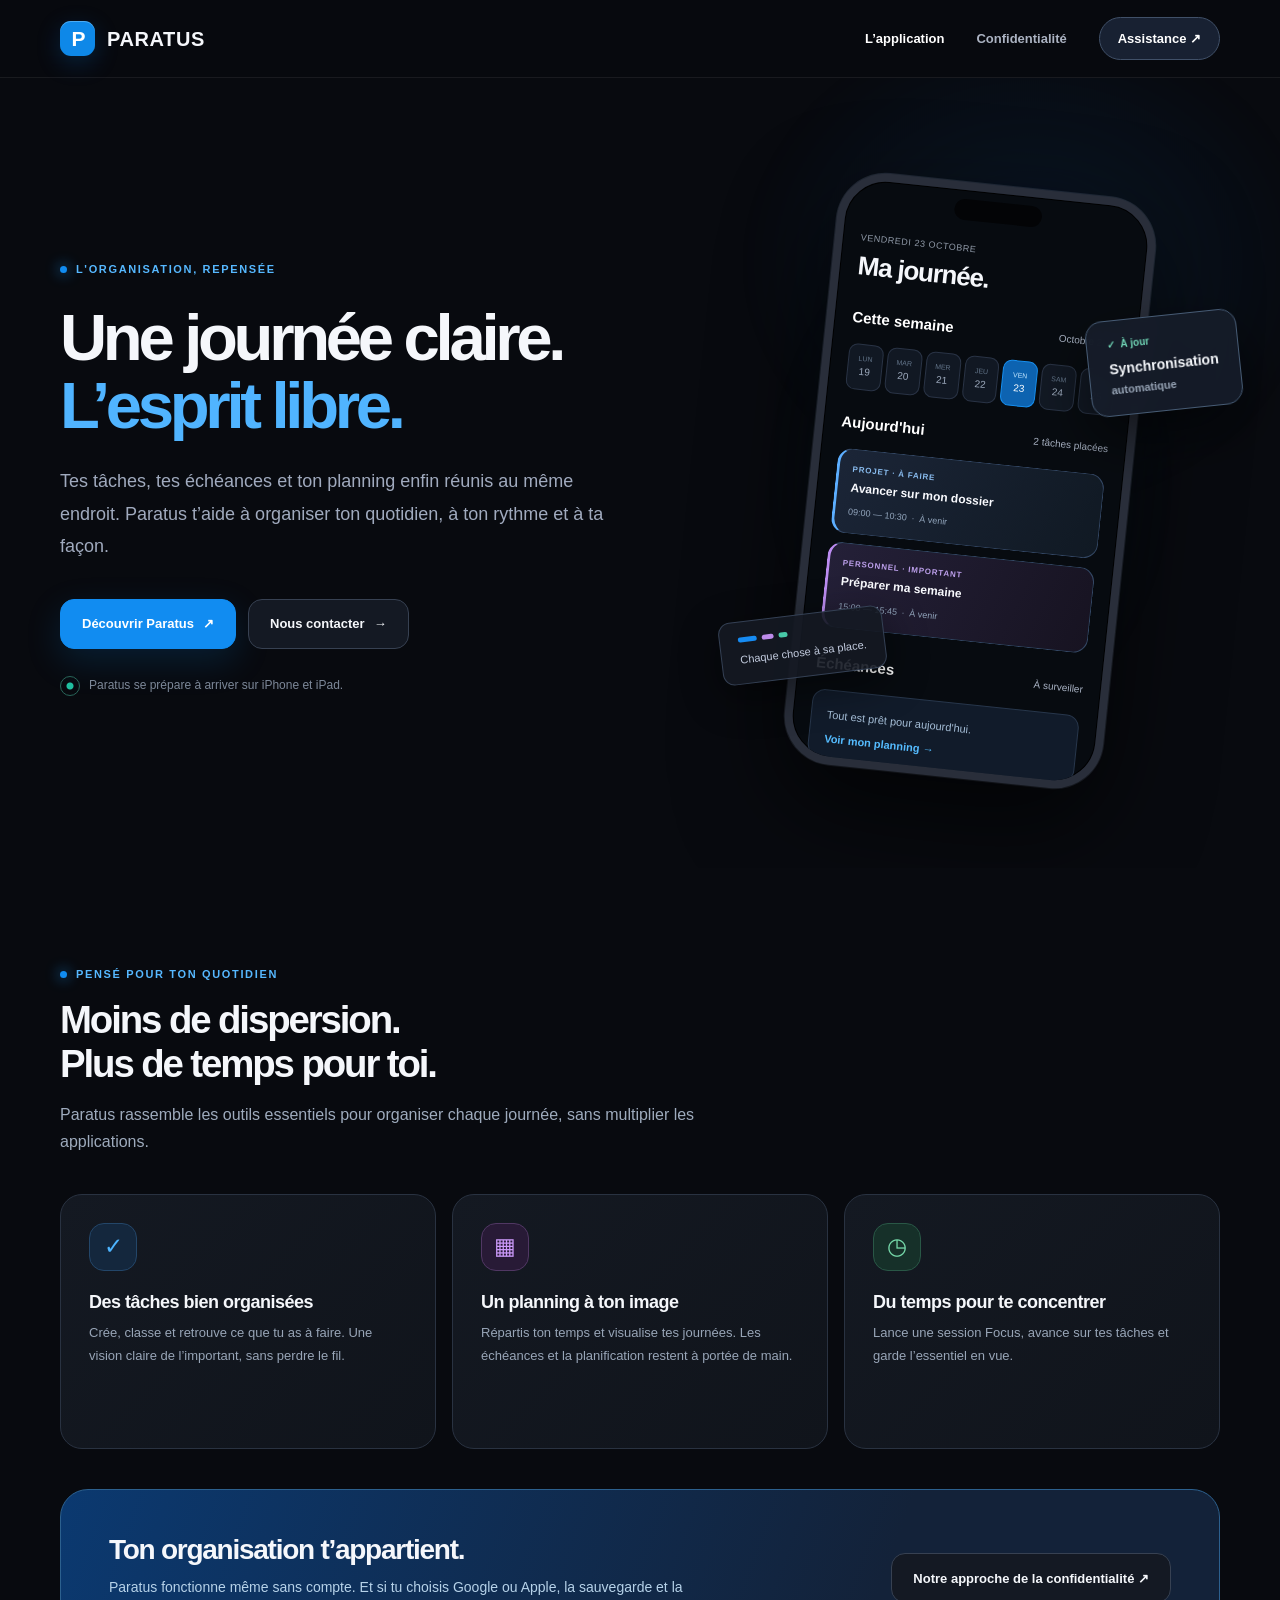
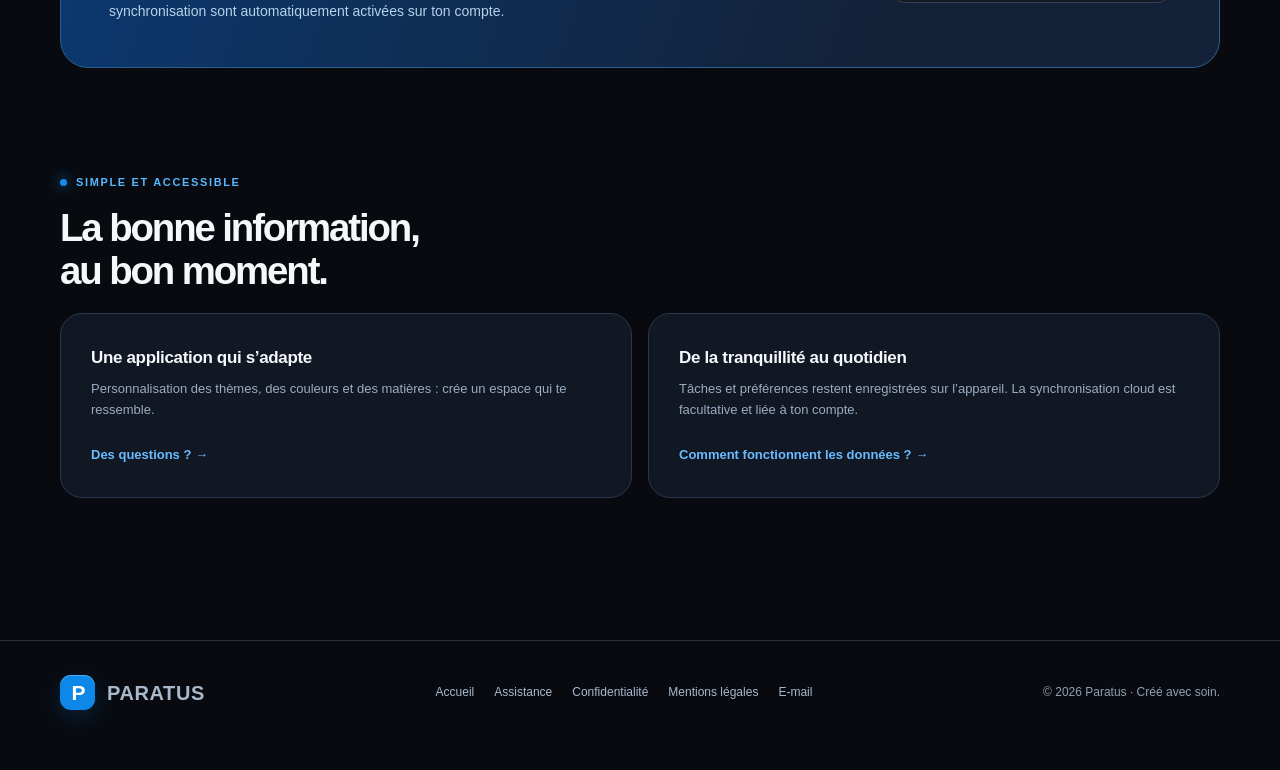
==== index.html @ 4e9876fb "Création du site officiel Paratus" ====
<!doctype html><html lang="fr"><head><title>Organise tes journées — Paratus</title><meta name="description" content="Paratus rassemble tâches, échéances, planification et Focus dans une application iPhone et iPad."><link rel="canonical" href="https://getparatus.fr/index.html"><meta charset="utf-8"><meta name="viewport" content="width=device-width,initial-scale=1"><meta name="theme-color" content="#080a0f"><link rel="icon" href="assets/mark.svg" type="image/svg+xml"><link rel="stylesheet" href="assets/styles.css"><meta name="author" content="Paratus"><meta name="robots" content="noindex,nofollow"></head><body><a class="skip" href="#contenu">Passer au contenu</a><header class="nav-shell"><nav class="nav container" aria-label="Navigation principale"><a class="wordmark" href="index.html" aria-label="Paratus, accueil"><span class="mark" aria-hidden="true">P</span> PARATUS</a><div class="links"><a href="index.html" data-nav="home" aria-current="page">L’application</a><a href="confidentialite.html" data-nav="privacy">Confidentialité</a><a href="assistance.html" class="nav-contact" data-nav="support">Assistance ↗</a></div></nav></header><main id="contenu"><section class="hero"><div class="container"><div><span class="eyebrow">L'organisation, repensée</span><h1>Une journée claire.<br><em>L’esprit libre.</em></h1><p class="lead">Tes tâches, tes échéances et ton planning enfin réunis au même endroit. Paratus t’aide à organiser ton quotidien, à ton rythme et à ta façon.</p><div class="cta-row"><a class="btn primary" href="#fonctionnalites">Découvrir Paratus <span aria-hidden="true">↗</span></a><a class="btn ghost" href="assistance.html">Nous contacter <span aria-hidden="true">→</span></a></div><p class="hero-note">Paratus se prépare à arriver sur iPhone et iPad.</p></div><div class="product-scene" aria-label="Illustration de l'interface de l'application Paratus"><div class="phone" role="img" aria-label="Maquette illustrative de l'écran Journée avec des tâches et un planning"><div class="phone-screen"><div class="mini-top">Vendredi 23 octobre</div><div class="mini-head">Ma journée.</div><div class="mini-section"><strong>Cette semaine</strong><span>Octobre 2026</span></div><div class="mini-calendar"><div class="mini-day"><span>LUN</span>19</div><div class="mini-day"><span>MAR</span>20</div><div class="mini-day"><span>MER</span>21</div><div class="mini-day"><span>JEU</span>22</div><div class="mini-day current"><span>VEN</span>23</div><div class="mini-day"><span>SAM</span>24</div><div class="mini-day"><span>DIM</span>25</div></div><div class="mini-section"><strong>Aujourd'hui</strong><span>2 tâches placées</span></div><div class="mini-task"><span class="tag">Projet · À faire</span><strong>Avancer sur mon dossier</strong><small>09:00 — 10:30 &nbsp;·&nbsp; À venir</small></div><div class="mini-task purple"><span class="tag">Personnel · Important</span><strong>Préparer ma semaine</strong><small>15:00 — 15:45 &nbsp;·&nbsp; À venir</small></div><div class="mini-section" style="margin-top:24px"><strong>Échéances</strong><span>À surveiller</span></div><div style="height:68px;padding:15px;border-radius:13px;border:1px solid #27364b;background:#111b2a;font-size:11px;color:#a6bfd8">Tout est prêt pour aujourd'hui. <span style="display:block;color:#55bcff;margin-top:6px;font-weight:700">Voir mon planning →</span></div></div></div><div class="mini-floating"><div class="fstatus">✓ &nbsp;À jour</div><strong>Synchronisation</strong><br><span style="color:#98a5b7">automatique</span></div><div class="float-dots"><div class="dots"><i></i><i></i><i></i></div>Chaque chose à sa place.</div></div></div></section>
<section class="section" id="fonctionnalites"><div class="container"><span class="eyebrow">Pensé pour ton quotidien</span><h2 class="section-title">Moins de dispersion.<br>Plus de temps pour toi.</h2><p class="section-intro">Paratus rassemble les outils essentiels pour organiser chaque journée, sans multiplier les applications.</p><div class="features"><article class="feature"><span class="feature-icon" aria-hidden="true">✓</span><h3>Des tâches bien organisées</h3><p>Crée, classe et retrouve ce que tu as à faire. Une vision claire de l’important, sans perdre le fil.</p></article><article class="feature"><span class="feature-icon" aria-hidden="true">▦</span><h3>Un planning à ton image</h3><p>Répartis ton temps et visualise tes journées. Les échéances et la planification restent à portée de main.</p></article><article class="feature"><span class="feature-icon" aria-hidden="true">◷</span><h3>Du temps pour te concentrer</h3><p>Lance une session Focus, avance sur tes tâches et garde l’essentiel en vue.</p></article></div><div class="statement"><div><h3>Ton organisation t’appartient.</h3><p>Paratus fonctionne même sans compte. Et si tu choisis Google ou Apple, la sauvegarde et la synchronisation sont automatiquement activées sur ton compte.</p></div><a class="btn ghost" href="confidentialite.html">Notre approche de la confidentialité ↗</a></div></div></section>
<section class="section" style="padding-top:8px"><div class="container"><span class="eyebrow">Simple et accessible</span><h2 class="section-title">La bonne information,<br>au bon moment.</h2><div class="privacy-callout"><article class="info-tile"><h3>Une application qui s’adapte</h3><p>Personnalisation des thèmes, des couleurs et des matières : crée un espace qui te ressemble.</p><a class="quiet-link" href="assistance.html">Des questions ? →</a></article><article class="info-tile"><h3>De la tranquillité au quotidien</h3><p>Tâches et préférences restent enregistrées sur l’appareil. La synchronisation cloud est facultative et liée à ton compte.</p><a class="quiet-link" href="confidentialite.html">Comment fonctionnent les données ? →</a></article></div></div></section></main><footer class="footer"><div class="container footer-grid"><a class="wordmark" href="index.html"><span class="mark" aria-hidden="true">P</span> PARATUS</a><div class="footer-links"><a href="index.html">Accueil</a><a href="assistance.html">Assistance</a><a href="confidentialite.html">Confidentialité</a><a href="mentions-legales.html">Mentions légales</a><a href="mailto:contact.getparatus@gmail.com">E-mail</a></div><span>© 2026 Paratus · Créé avec soin.</span></div></footer></body></html>
---- assets/styles.css ----
:root{--bg:#080a0f;--surface:#10141d;--surface2:#151b27;--border:#29303e;--ink:#f5f7fb;--muted:#a0aabe;--muted2:#79869a;--blue:#118cf1;--blue2:#56b8ff;--purple:#ae77de;--radius:26px}*{box-sizing:border-box}html{scroll-behavior:smooth}body{margin:0;background:var(--bg);color:var(--ink);font-family:Inter,ui-sans-serif,-apple-system,BlinkMacSystemFont,"Segoe UI",sans-serif;font-size:16px;line-height:1.65;-webkit-font-smoothing:antialiased}a{color:inherit}button,input{font:inherit}a:focus-visible,button:focus-visible{outline:3px solid var(--blue2);outline-offset:4px;border-radius:4px}::selection{background:#1777b7;color:white}.skip{position:absolute;left:-9999px;top:0;background:#fff;color:#000;padding:9px;z-index:99}.skip:focus{left:12px;top:12px} .container{width:min(1160px,calc(100% - 48px));margin-inline:auto}.nav-shell{position:sticky;top:0;z-index:50;background:rgba(8,10,15,.78);backdrop-filter:blur(22px);border-bottom:1px solid rgba(255,255,255,.07)}.nav{height:77px;display:flex;align-items:center;gap:40px;justify-content:space-between}.wordmark{display:inline-flex;align-items:center;gap:12px;font-size:20px;font-weight:850;letter-spacing:.03em;text-decoration:none;line-height:1}.mark{width:35px;height:35px;display:grid;place-items:center;background:#0e88e8;border-radius:11px;box-shadow:inset 0 1px 0 #73c5ff99,0 7px 25px #0381e738;font-size:21px;letter-spacing:-.09em;font-weight:800;color:white}.links{display:flex;align-items:center;gap:32px}.links a{font-size:13px;font-weight:650;color:#abb3c2;text-decoration:none;transition:color .15s}.links a:hover,.links a[aria-current=page]{color:#fff}.nav-contact{border:1px solid #405068;background:#182132;padding:10px 18px!important;border-radius:999px;color:#fff!important}.nav-contact:hover{border-color:#76bfff!important}.hero{position:relative;padding:106px 0 90px;overflow:hidden}.hero:before{content:"";position:absolute;pointer-events:none;width:760px;height:650px;right:-130px;top:-140px;background:radial-gradient(closest-side,#0b56a029,transparent 75%);filter:blur(12px)}.hero .container{display:grid;grid-template-columns:minmax(0,1fr) minmax(390px,500px);align-items:center;gap:60px}.eyebrow{display:inline-flex;align-items:center;gap:9px;text-transform:uppercase;letter-spacing:.15em;font-weight:780;font-size:11px;color:var(--blue2)}.eyebrow:before{content:"";width:7px;height:7px;background:var(--blue);border-radius:50%;box-shadow:0 0 14px #1697ff}.hero h1{font-size:clamp(48px,5.1vw,77px);line-height:1.045;letter-spacing:-.066em;font-weight:780;margin:23px 0 25px;max-width:660px}.hero h1 em{font-style:normal;color:#50b4ff}.lead{color:var(--muted);font-size:18px;line-height:1.8;max-width:550px;margin:0}.cta-row{display:flex;gap:12px;flex-wrap:wrap;margin:36px 0 27px}.btn{display:inline-flex;gap:9px;align-items:center;justify-content:center;min-height:50px;padding:11px 21px;border-radius:14px;border:1px solid #374152;text-decoration:none;font-weight:680;font-size:13px;transition:background .2s,border-color .2s,transform .2s}.btn:hover{transform:translateY(-2px)}.btn.primary{background:var(--blue);border-color:var(--blue);color:#fff;box-shadow:0 12px 35px #0886e62b}.btn.primary:hover{background:#259efa}.btn.ghost{background:#141923}.btn.ghost:hover{background:#212a39}.hero-note{color:#7d8899;font-size:12px;display:flex;align-items:center;gap:9px}.hero-note:before{content:"";width:18px;height:18px;background:radial-gradient(circle,#1fbe9f 3px,transparent 4px);border:1px solid #286559;border-radius:100%}.product-scene{min-height:590px;display:flex;align-items:center;justify-content:center;position:relative}.product-scene:after{content:"";position:absolute;z-index:-1;width:370px;height:500px;background:radial-gradient(#167cbb2d,transparent 70%);filter:blur(22px)}.phone{width:320px;height:594px;border:8px solid #292e3a;border-radius:49px;background:#070b10;box-shadow:0 40px 100px #000a,0 0 0 1px #59687d50,inset 0 0 0 1px #000;position:relative;overflow:hidden;transform:rotate(6deg);transition:transform .4s}.phone:hover{transform:rotate(3deg) translateY(-5px)}.phone:before{content:"";position:absolute;z-index:10;top:9px;left:50%;transform:translateX(-50%);width:88px;height:21px;border-radius:15px;background:#030406}.phone-screen{padding:51px 18px 19px;height:100%;overflow:hidden}.mini-top{font-size:9px;color:#909aa8;letter-spacing:.06em;text-transform:uppercase}.mini-head{font-size:26px;font-weight:780;letter-spacing:-.045em;line-height:1.2;margin:5px 0 24px}.mini-section{display:flex;justify-content:space-between;align-items:center;font-size:10px;color:#aab4c5;margin-bottom:13px}.mini-section strong{font-size:15px;color:#fff}.mini-calendar{display:grid;grid-template-columns:repeat(7,1fr);gap:4px;margin:0 0 21px}.mini-day{padding:8px 0;text-align:center;border-radius:9px;background:#111823;border:1px solid #293345;font-size:10px;color:#9daabd}.mini-day span{display:block;font-size:7px;color:#63758a}.mini-day.current{background:#0d63b1;border-color:#168ff0;color:white}.mini-day.current span{color:#c1e6ff}.mini-task{padding:13px;background:linear-gradient(115deg,#1b2537,#101923);border:1px solid #334764;border-left:3px solid #5caeff;border-radius:15px;margin-bottom:9px}.mini-task.purple{border-left-color:#bc8cf2;background:linear-gradient(110deg,#242038,#171321)}.mini-task .tag{display:block;font-size:8px;letter-spacing:.1em;font-weight:800;text-transform:uppercase;color:#8abdf0}.mini-task.purple .tag{color:#bda0ec}.mini-task strong{display:block;font-size:12px;line-height:1.3;margin-top:5px;color:#f9fafe}.mini-task small{display:block;margin-top:9px;color:#93a6bd;font-size:9px}.mini-floating{position:absolute;z-index:3;right:-4%;top:22%;background:#151c29e9;border:1px solid #465b74;box-shadow:0 25px 60px #0009;padding:16px 20px;border-radius:17px;font-size:11px;font-weight:700;transform:rotate(-6deg);backdrop-filter:blur(12px)}.mini-floating .fstatus{color:#70d5b6;font-size:10px;margin-bottom:4px}.mini-floating strong{font-size:14px}.float-dots{position:absolute;left:0;bottom:17%;border:1px solid #344054;background:#141923e8;border-radius:12px;padding:15px 18px;box-shadow:0 12px 40px #0007;font-size:11px;color:#c4cde0;transform:rotate(-7deg)}.float-dots .dots{display:flex;gap:5px;margin-bottom:8px}.float-dots i{display:block;width:19px;height:5px;border-radius:9px;background:#168bf2}.float-dots i:nth-child(2){background:#bd8bea;width:12px}.float-dots i:nth-child(3){background:#48c9a8;width:9px}.section{padding:92px 0}.section-title{font-size:clamp(31px,3vw,48px);letter-spacing:-.055em;font-weight:770;line-height:1.13;margin:12px 0 17px;max-width:670px}.section-intro{color:#9eabbd;max-width:650px;font-size:16px;margin:0 0 39px}.features{display:grid;grid-template-columns:repeat(3,1fr);gap:16px}.feature{background:linear-gradient(135deg,#141922,#10141b);border:1px solid #293241;border-radius:22px;padding:28px;min-height:255px}.feature svg{width:32px;height:32px;margin-bottom:19px}.feature h3{font-size:18px;line-height:1.3;letter-spacing:-.028em;margin:0 0 8px}.feature p{font-size:13px;line-height:1.75;color:#98a5b7;margin:0}.feature .feature-icon{display:grid;place-items:center;width:48px;height:48px;background:#14273d;border:1px solid #234669;border-radius:15px;margin-bottom:20px;color:#4db4ff;font-size:23px}.feature:nth-child(2) .feature-icon{background:#281a36;border-color:#503763;color:#cc9afa}.feature:nth-child(3) .feature-icon{background:#163029;border-color:#295746;color:#76d9aa}.statement{margin:40px 0 0;background:linear-gradient(110deg,#0b3970,#132239 70%);border:1px solid #2c608e;border-radius:28px;padding:44px 48px;display:flex;align-items:center;gap:40px;justify-content:space-between}.statement h3{font-size:28px;letter-spacing:-.045em;line-height:1.16;margin:0 0 10px}.statement p{margin:0;color:#b6d2e9;max-width:580px;font-size:14px}.privacy-callout{margin:20px 0 0;display:grid;grid-template-columns:1fr 1fr;gap:16px}.info-tile{border-radius:22px;background:#111723;border:1px solid #29384c;padding:30px}.info-tile h3{font-size:17px;letter-spacing:-.02em;margin:0 0 6px}.info-tile p{font-size:13px;color:#9aacc2;margin:0 0 20px}.quiet-link{color:#69bcff;font-size:13px;font-weight:650;text-decoration:none}.quiet-link:hover{text-decoration:underline}.footer{border-top:1px solid #26303b;margin-top:50px;padding:34px 0 60px;color:#90a0b1;font-size:12px}.footer-grid{display:flex;gap:25px;flex-wrap:wrap;align-items:center;justify-content:space-between}.footer a{color:#a8b9cc;text-decoration:none}.footer a:hover{color:#fff}.footer-links{display:flex;gap:20px;flex-wrap:wrap}.page-hero{padding:75px 0 40px;border-bottom:1px solid #242c39}.page-hero h1{font-size:clamp(37px,4vw,59px);line-height:1.1;letter-spacing:-.06em;margin:15px 0}.page-hero p{max-width:720px;color:#aeb8c8;font-size:16px}.page-body{max-width:860px;margin:0 auto;padding:48px 24px 55px}.legal-banner{background:#172130;border:1px solid #4c647a;border-radius:17px;padding:18px 22px;color:#c1d3e4;font-size:13px;margin-bottom:32px}.legal-banner strong{color:white}.legal-section{padding:23px 0 27px;border-bottom:1px solid #27303b}.legal-section h2{font-size:20px;line-height:1.4;letter-spacing:-.028em;margin:0 0 12px}.legal-section p,.legal-section li{margin:0 0 10px;color:#abb6c7;font-size:14px;line-height:1.82}.legal-section a,.page-body a{color:#71bfff;text-underline-offset:3px}.page-body h3{font-size:16px}.contact-panel{padding:30px;background:linear-gradient(115deg,#11233a,#141925);border-radius:22px;border:1px solid #324b6a;margin:20px 0 40px}.contact-panel h2{font-size:23px;letter-spacing:-.035em;margin:0 0 8px}.contact-panel p{color:#aabdd0;font-size:14px;margin:0 0 20px}.contact-mail{font-size:17px;overflow-wrap:anywhere;font-weight:650;color:#8accff}.faq{display:grid;gap:13px}.faq details{border:1px solid #2c3543;background:#111620;border-radius:16px;padding:17px 20px}.faq summary{list-style:none;cursor:pointer;color:#f4f7fb;font-size:15px;font-weight:700;display:flex;align-items:center;justify-content:space-between}.faq summary::-webkit-details-marker{display:none}.faq summary:after{content:'+';color:#8acaff;font-size:21px;line-height:1}.faq details[open] summary:after{content:'–'}.faq details p{font-size:14px;color:#a9b4c5;margin:12px 0 0}.footer-min{padding:42px 0 65px;border-top:1px solid #27303b}.footer-min .container{display:flex;justify-content:space-between;gap:25px;flex-wrap:wrap;font-size:13px;color:#8e9dae}.footer-min a{color:#9cb9d0;text-decoration:none}.pill{display:inline-flex;padding:6px 11px;border:1px solid #28547c;border-radius:999px;background:#112b45;color:#73c4ff;font-size:11px;font-weight:700}.more-grid{display:grid;grid-template-columns:repeat(3,1fr);gap:14px;margin:25px 0 0}.more-grid a{border:1px solid #2e3a4a;background:#121820;border-radius:16px;text-decoration:none;padding:19px;display:flex;flex-direction:column;gap:6px;color:white;font-size:14px;font-weight:700}.more-grid small{font-size:12px;font-weight:400;color:#9aa9ba}.more-grid a:hover{border-color:#467cad}@media(max-width:1000px){.hero .container{gap:25px;grid-template-columns:1fr 390px}.mini-floating{right:-2%}.hero h1{font-size:58px}}@media(max-width:800px){.links{gap:14px}.links a{font-size:12px}.hero{padding-top:65px}.hero .container{grid-template-columns:1fr}.hero h1{font-size:clamp(48px,9vw,67px);max-width:690px}.product-scene{min-height:500px}.phone{transform:none;scale:.82;margin-top:-60px}.phone:hover{transform:none}.mini-floating{right:7%;top:23%}.float-dots{left:7%;bottom:8%}.features{grid-template-columns:1fr 1fr}.statement{padding:30px;flex-direction:column;align-items:flex-start;gap:20px}}@media(max-width:600px){.container{width:min(100% - 36px,1160px)}.nav{height:68px}.wordmark{font-size:17px}.mark{width:31px;height:31px;font-size:18px}.links{gap:13px}.links a:not(.nav-contact){display:none}.nav-contact{font-size:11px;padding:8px 13px!important}.hero{padding:62px 0 10px}.hero h1{font-size:52px}.lead{font-size:15px}.product-scene{margin:15px -12px 0;min-height:508px}.phone{scale:.78;margin-top:-63px}.mini-floating{right:0;top:22%;padding:12px}.float-dots{left:3%;bottom:12%;padding:11px}.section{padding:68px 0}.section-title{font-size:37px}.features,.privacy-callout,.more-grid{grid-template-columns:1fr}.feature{min-height:auto;padding:24px}.statement{margin-top:22px;padding:27px}.statement h3{font-size:25px}.page-hero{padding:50px 0 33px}.page-body{padding:28px 18px 48px}.contact-mail{font-size:14px}.footer-grid{align-items:flex-start;flex-direction:column;gap:18px}.legal-banner{padding:16px}}@media(prefers-reduced-motion:reduce){*,*:before,*:after{scroll-behavior:auto!important;transition:none!important}}
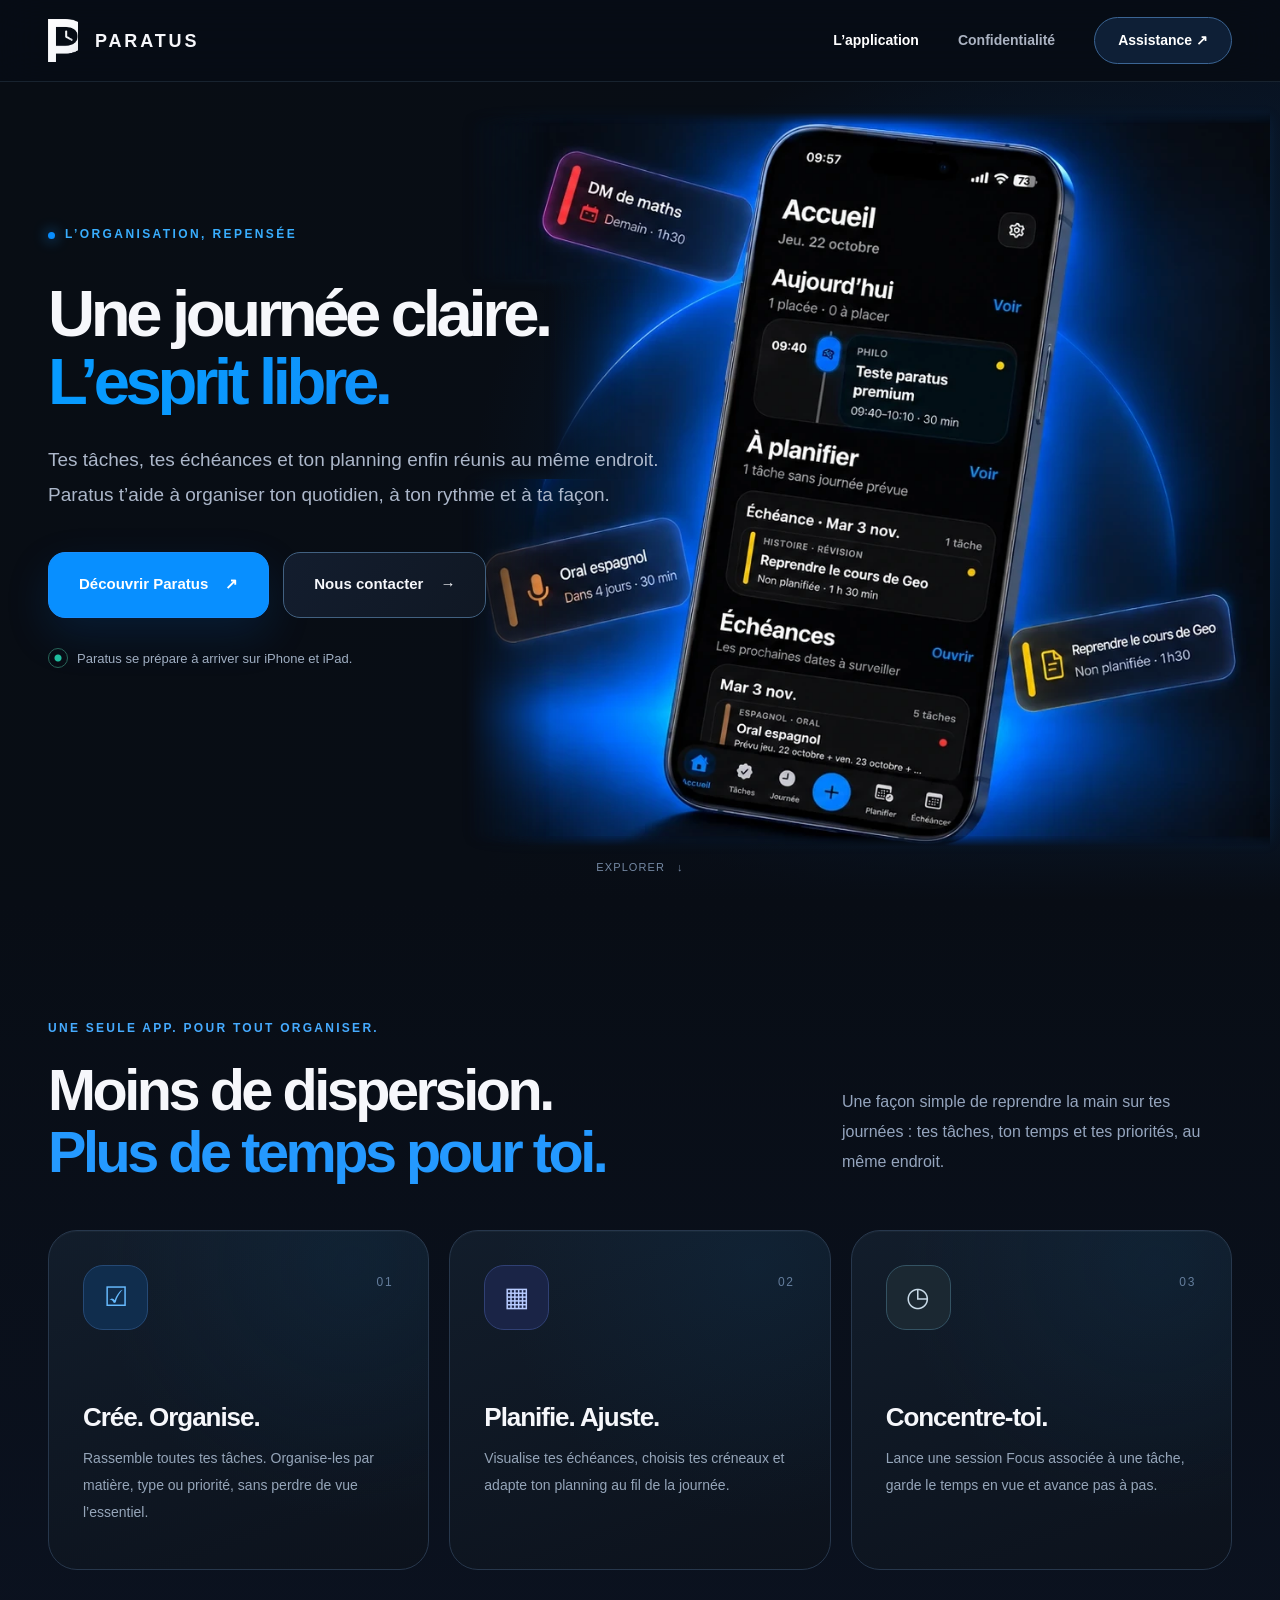
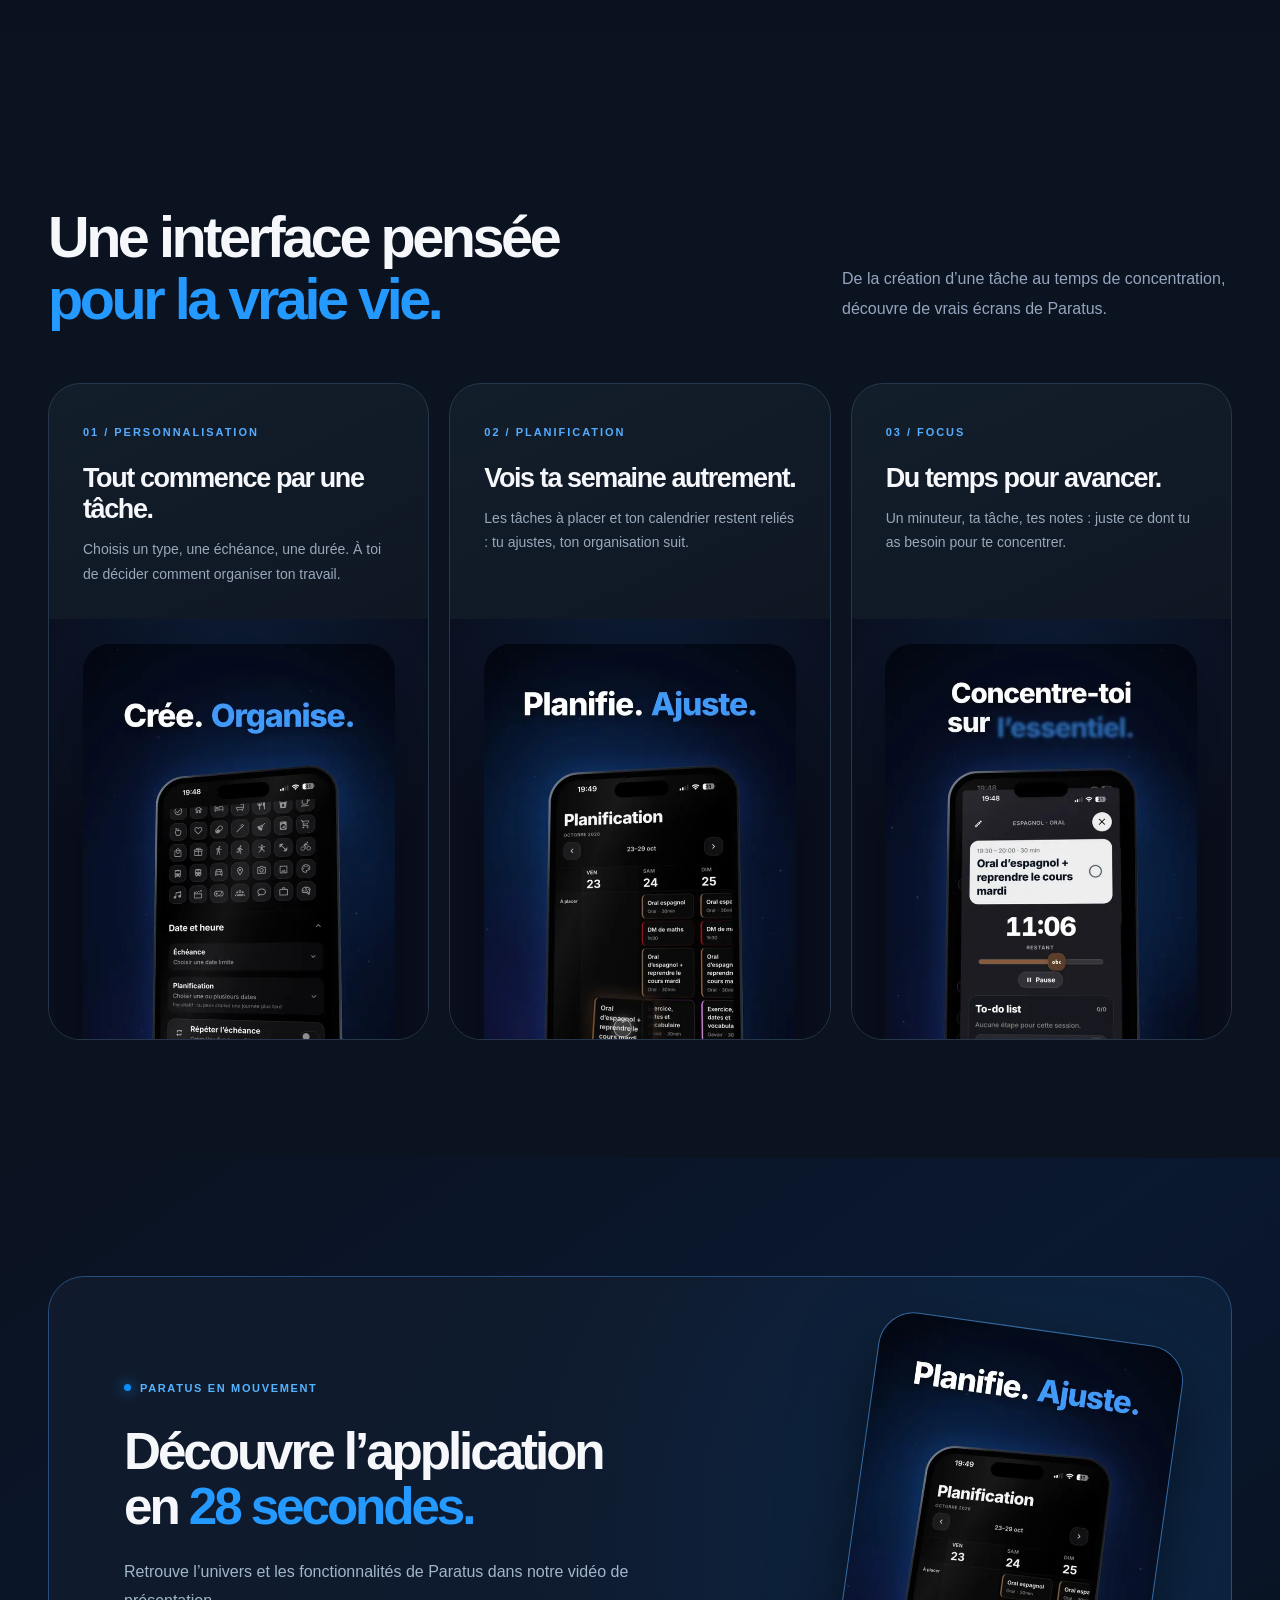
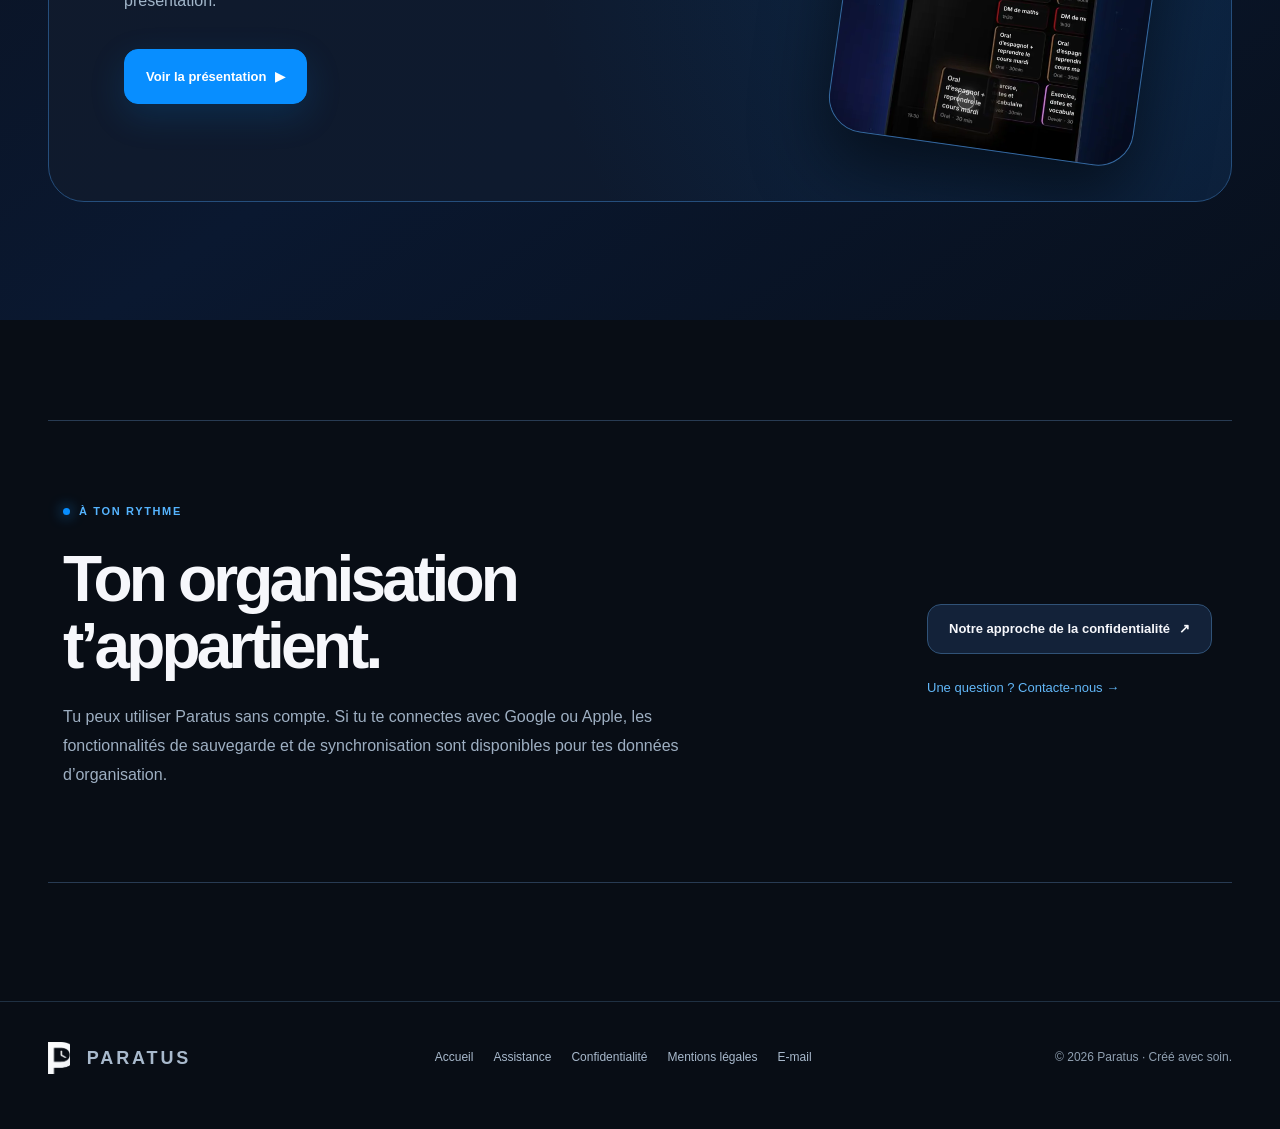
==== commit 98236a3d: "Site Paratus : accueil cinématique et interactions web" ====
--- a/index.html
+++ b/index.html
@@ -1,3 +1,66 @@
-<!doctype html><html lang="fr"><head><title>Organise tes journées — Paratus</title><meta name="description" content="Paratus rassemble tâches, échéances, planification et Focus dans une application iPhone et iPad."><link rel="canonical" href="https://getparatus.fr/index.html"><meta charset="utf-8"><meta name="viewport" content="width=device-width,initial-scale=1"><meta name="theme-color" content="#080a0f"><link rel="icon" href="assets/mark.svg" type="image/svg+xml"><link rel="stylesheet" href="assets/styles.css"><meta name="author" content="Paratus"><meta name="robots" content="noindex,nofollow"></head><body><a class="skip" href="#contenu">Passer au contenu</a><header class="nav-shell"><nav class="nav container" aria-label="Navigation principale"><a class="wordmark" href="index.html" aria-label="Paratus, accueil"><span class="mark" aria-hidden="true">P</span> PARATUS</a><div class="links"><a href="index.html" data-nav="home" aria-current="page">L’application</a><a href="confidentialite.html" data-nav="privacy">Confidentialité</a><a href="assistance.html" class="nav-contact" data-nav="support">Assistance ↗</a></div></nav></header><main id="contenu"><section class="hero"><div class="container"><div><span class="eyebrow">L'organisation, repensée</span><h1>Une journée claire.<br><em>L’esprit libre.</em></h1><p class="lead">Tes tâches, tes échéances et ton planning enfin réunis au même endroit. Paratus t’aide à organiser ton quotidien, à ton rythme et à ta façon.</p><div class="cta-row"><a class="btn primary" href="#fonctionnalites">Découvrir Paratus <span aria-hidden="true">↗</span></a><a class="btn ghost" href="assistance.html">Nous contacter <span aria-hidden="true">→</span></a></div><p class="hero-note">Paratus se prépare à arriver sur iPhone et iPad.</p></div><div class="product-scene" aria-label="Illustration de l'interface de l'application Paratus"><div class="phone" role="img" aria-label="Maquette illustrative de l'écran Journée avec des tâches et un planning"><div class="phone-screen"><div class="mini-top">Vendredi 23 octobre</div><div class="mini-head">Ma journée.</div><div class="mini-section"><strong>Cette semaine</strong><span>Octobre 2026</span></div><div class="mini-calendar"><div class="mini-day"><span>LUN</span>19</div><div class="mini-day"><span>MAR</span>20</div><div class="mini-day"><span>MER</span>21</div><div class="mini-day"><span>JEU</span>22</div><div class="mini-day current"><span>VEN</span>23</div><div class="mini-day"><span>SAM</span>24</div><div class="mini-day"><span>DIM</span>25</div></div><div class="mini-section"><strong>Aujourd'hui</strong><span>2 tâches placées</span></div><div class="mini-task"><span class="tag">Projet · À faire</span><strong>Avancer sur mon dossier</strong><small>09:00 — 10:30 &nbsp;·&nbsp; À venir</small></div><div class="mini-task purple"><span class="tag">Personnel · Important</span><strong>Préparer ma semaine</strong><small>15:00 — 15:45 &nbsp;·&nbsp; À venir</small></div><div class="mini-section" style="margin-top:24px"><strong>Échéances</strong><span>À surveiller</span></div><div style="height:68px;padding:15px;border-radius:13px;border:1px solid #27364b;background:#111b2a;font-size:11px;color:#a6bfd8">Tout est prêt pour aujourd'hui. <span style="display:block;color:#55bcff;margin-top:6px;font-weight:700">Voir mon planning →</span></div></div></div><div class="mini-floating"><div class="fstatus">✓ &nbsp;À jour</div><strong>Synchronisation</strong><br><span style="color:#98a5b7">automatique</span></div><div class="float-dots"><div class="dots"><i></i><i></i><i></i></div>Chaque chose à sa place.</div></div></div></section>
-<section class="section" id="fonctionnalites"><div class="container"><span class="eyebrow">Pensé pour ton quotidien</span><h2 class="section-title">Moins de dispersion.<br>Plus de temps pour toi.</h2><p class="section-intro">Paratus rassemble les outils essentiels pour organiser chaque journée, sans multiplier les applications.</p><div class="features"><article class="feature"><span class="feature-icon" aria-hidden="true">✓</span><h3>Des tâches bien organisées</h3><p>Crée, classe et retrouve ce que tu as à faire. Une vision claire de l’important, sans perdre le fil.</p></article><article class="feature"><span class="feature-icon" aria-hidden="true">▦</span><h3>Un planning à ton image</h3><p>Répartis ton temps et visualise tes journées. Les échéances et la planification restent à portée de main.</p></article><article class="feature"><span class="feature-icon" aria-hidden="true">◷</span><h3>Du temps pour te concentrer</h3><p>Lance une session Focus, avance sur tes tâches et garde l’essentiel en vue.</p></article></div><div class="statement"><div><h3>Ton organisation t’appartient.</h3><p>Paratus fonctionne même sans compte. Et si tu choisis Google ou Apple, la sauvegarde et la synchronisation sont automatiquement activées sur ton compte.</p></div><a class="btn ghost" href="confidentialite.html">Notre approche de la confidentialité ↗</a></div></div></section>
-<section class="section" style="padding-top:8px"><div class="container"><span class="eyebrow">Simple et accessible</span><h2 class="section-title">La bonne information,<br>au bon moment.</h2><div class="privacy-callout"><article class="info-tile"><h3>Une application qui s’adapte</h3><p>Personnalisation des thèmes, des couleurs et des matières : crée un espace qui te ressemble.</p><a class="quiet-link" href="assistance.html">Des questions ? →</a></article><article class="info-tile"><h3>De la tranquillité au quotidien</h3><p>Tâches et préférences restent enregistrées sur l’appareil. La synchronisation cloud est facultative et liée à ton compte.</p><a class="quiet-link" href="confidentialite.html">Comment fonctionnent les données ? →</a></article></div></div></section></main><footer class="footer"><div class="container footer-grid"><a class="wordmark" href="index.html"><span class="mark" aria-hidden="true">P</span> PARATUS</a><div class="footer-links"><a href="index.html">Accueil</a><a href="assistance.html">Assistance</a><a href="confidentialite.html">Confidentialité</a><a href="mentions-legales.html">Mentions légales</a><a href="mailto:contact.getparatus@gmail.com">E-mail</a></div><span>© 2026 Paratus · Créé avec soin.</span></div></footer></body></html>+<!doctype html>
+<html lang="fr">
+<head>
+<meta charset="utf-8"><meta name="viewport" content="width=device-width,initial-scale=1">
+<meta name="theme-color" content="#080d15">
+<title>Paratus — Une journée claire. L’esprit libre.</title>
+<meta name="description" content="Paratus réunit tes tâches, tes échéances et ta planification dans une application iPhone et iPad. Crée, organise, planifie, concentre-toi.">
+<meta name="robots" content="noindex,nofollow">
+<link rel="canonical" href="https://getparatus.fr/">
+<link rel="icon" href="assets/favicon.png" type="image/png">
+<link rel="preload" href="assets/hero-scene.webp" as="image" type="image/webp">
+<link rel="stylesheet" href="assets/styles.css">
+<link rel="stylesheet" href="assets/home.css">
+<script src="assets/site.js" defer></script>
+</head>
+<body class="home-body">
+<a class="skip" href="#contenu">Passer au contenu</a>
+<header class="nav-shell">
+  <nav class="nav container" aria-label="Navigation principale">
+    <a class="wordmark" href="index.html" aria-label="Paratus — accueil"><img class="brand-symbol" src="assets/logo-paratus.png" width="38" height="50" alt=""><span>PARATUS</span></a>
+    <div class="links" id="primary-menu"><a href="#fonctionnalites" data-nav="home" aria-current="page">L’application</a><a href="confidentialite.html">Confidentialité</a><a href="assistance.html" class="nav-contact">Assistance <span aria-hidden="true">↗</span></a></div>
+  </nav>
+</header>
+<main id="contenu">
+  <section class="new-hero" aria-labelledby="hero-title">
+    <div class="hero-content container">
+      <div class="hero-copy">
+        <span class="eyebrow">L’organisation, repensée</span>
+        <h1 id="hero-title">Une journée claire.<span>L’esprit libre.</span></h1>
+        <p class="lead">Tes tâches, tes échéances et ton planning enfin réunis au même endroit. Paratus t’aide à organiser ton quotidien, à ton rythme et à ta façon.</p>
+        <div class="cta-row"><a class="btn primary" href="#fonctionnalites">Découvrir Paratus <span aria-hidden="true">↗</span></a><a class="btn ghost" href="assistance.html">Nous contacter <span aria-hidden="true">→</span></a></div>
+        <p class="hero-note">Paratus se prépare à arriver sur iPhone et iPad.</p>
+      </div>
+      <div class="hero-art" aria-label="Aperçu de Paratus sur iPhone montrant les cartes Aujourd’hui, À planifier et Échéances">
+        <img class="hero-shot" src="assets/hero-scene.webp" width="944" height="861" alt="Application Paratus : écran Accueil et cartes de tâches, avec planning et échéances" fetchpriority="high" decoding="async">
+      </div>
+    </div>
+    <a class="scroll-cue" href="#fonctionnalites">Explorer <span aria-hidden="true">↓</span></a>
+  </section>
+  <section class="features-section section" id="fonctionnalites" aria-labelledby="features-title">
+    <div class="container">
+      <div class="section-kicker reveal">Une seule app. Pour tout organiser.</div>
+      <div class="section-head reveal"><h2 id="features-title">Moins de dispersion.<br><span>Plus de temps pour toi.</span></h2><p>Une façon simple de reprendre la main sur tes journées : tes tâches, ton temps et tes priorités, au même endroit.</p></div>
+      <div class="feature-grid">
+        <article class="cap-card reveal"><div class="cap-icon blue" aria-hidden="true">☑</div><span class="cap-num">01</span><h3>Crée. Organise.</h3><p>Rassemble toutes tes tâches. Organise-les par matière, type ou priorité, sans perdre de vue l’essentiel.</p></article>
+        <article class="cap-card reveal"><div class="cap-icon cobalt" aria-hidden="true">▦</div><span class="cap-num">02</span><h3>Planifie. Ajuste.</h3><p>Visualise tes échéances, choisis tes créneaux et adapte ton planning au fil de la journée.</p></article>
+        <article class="cap-card reveal"><div class="cap-icon silver" aria-hidden="true">◷</div><span class="cap-num">03</span><h3>Concentre-toi.</h3><p>Lance une session Focus associée à une tâche, garde le temps en vue et avance pas à pas.</p></article>
+      </div>
+    </div>
+  </section>
+  <section class="showcase-section section" aria-labelledby="showcase-title">
+    <div class="container">
+      <div class="section-head showcase-head reveal"><h2 id="showcase-title">Une interface pensée<br><span>pour la vraie vie.</span></h2><p>De la création d’une tâche au temps de concentration, découvre de vrais écrans de Paratus.</p></div>
+      <div class="story-grid">
+        <article class="story-card reveal"><div class="story-copy"><span class="story-index">01 / PERSONNALISATION</span><h3>Tout commence par une tâche.</h3><p>Choisis un type, une échéance, une durée. À toi de décider comment organiser ton travail.</p></div><div class="story-visual"><img src="assets/creation.webp" alt="Capture de Paratus : création d’une tâche avec échéance et planification" loading="lazy"></div></article>
+        <article class="story-card reveal"><div class="story-copy"><span class="story-index">02 / PLANIFICATION</span><h3>Vois ta semaine autrement.</h3><p>Les tâches à placer et ton calendrier restent reliés : tu ajustes, ton organisation suit.</p></div><div class="story-visual"><img src="assets/planning.webp" alt="Capture de Paratus : calendrier de planification hebdomadaire" loading="lazy"></div></article>
+        <article class="story-card reveal"><div class="story-copy"><span class="story-index">03 / FOCUS</span><h3>Du temps pour avancer.</h3><p>Un minuteur, ta tâche, tes notes : juste ce dont tu as besoin pour te concentrer.</p></div><div class="story-visual"><img src="assets/focus.webp" alt="Capture de Paratus : minuteur Focus et checklist" loading="lazy"></div></article>
+      </div>
+    </div>
+  </section>
+  <section class="movie-section section" aria-labelledby="film-title"><div class="container movie-layout reveal"><div><span class="eyebrow">Paratus en mouvement</span><h2 id="film-title">Découvre l’application<br>en <span>28 secondes.</span></h2><p>Retrouve l’univers et les fonctionnalités de Paratus dans notre vidéo de présentation.</p><button class="btn primary movie-open" id="video-open" type="button">Voir la présentation <span aria-hidden="true">▶</span></button></div><div class="movie-poster"><img src="assets/planning.webp" loading="lazy" alt="Extrait de la vidéo Paratus montrant le calendrier"></div></div></section>
+  <section class="promise-section section"><div class="container"><div class="promise-card reveal"><div><span class="eyebrow">À ton rythme</span><h2>Ton organisation<br>t’appartient.</h2><p>Tu peux utiliser Paratus sans compte. Si tu te connectes avec Google ou Apple, les fonctionnalités de sauvegarde et de synchronisation sont disponibles pour tes données d’organisation.</p></div><div class="promise-actions"><a class="btn ghost" href="confidentialite.html">Notre approche de la confidentialité <span aria-hidden="true">↗</span></a><a class="text-link" href="assistance.html">Une question ? Contacte-nous →</a></div></div></div></section>
+</main>
+<footer class="footer"><div class="container footer-grid"><a class="wordmark" href="index.html"><img class="brand-symbol" src="assets/logo-paratus.png" width="26" height="36" alt=""><span>PARATUS</span></a><div class="footer-links"><a href="index.html">Accueil</a><a href="assistance.html">Assistance</a><a href="confidentialite.html">Confidentialité</a><a href="mentions-legales.html">Mentions légales</a><a href="mailto:contact.getparatus@gmail.com">E-mail</a></div><span>© 2026 Paratus · Créé avec soin.</span></div></footer>
+<dialog class="video-dialog" id="trailer-dialog" aria-label="Présentation de Paratus"><div class="dialog-toolbar"><strong>Paratus — Présentation</strong><button id="video-close" class="video-close" type="button" aria-label="Fermer la vidéo">✕</button></div><video id="trailer-video" controls playsinline preload="none" poster="assets/creation.webp"><source src="assets/presentation.mp4" type="video/mp4">Ton navigateur ne peut pas lire cette vidéo.</video></dialog>
+</body></html>
--- a/assets/styles.css
+++ b/assets/styles.css
@@ -1 +1,4 @@
 :root{--bg:#080a0f;--surface:#10141d;--surface2:#151b27;--border:#29303e;--ink:#f5f7fb;--muted:#a0aabe;--muted2:#79869a;--blue:#118cf1;--blue2:#56b8ff;--purple:#ae77de;--radius:26px}*{box-sizing:border-box}html{scroll-behavior:smooth}body{margin:0;background:var(--bg);color:var(--ink);font-family:Inter,ui-sans-serif,-apple-system,BlinkMacSystemFont,"Segoe UI",sans-serif;font-size:16px;line-height:1.65;-webkit-font-smoothing:antialiased}a{color:inherit}button,input{font:inherit}a:focus-visible,button:focus-visible{outline:3px solid var(--blue2);outline-offset:4px;border-radius:4px}::selection{background:#1777b7;color:white}.skip{position:absolute;left:-9999px;top:0;background:#fff;color:#000;padding:9px;z-index:99}.skip:focus{left:12px;top:12px} .container{width:min(1160px,calc(100% - 48px));margin-inline:auto}.nav-shell{position:sticky;top:0;z-index:50;background:rgba(8,10,15,.78);backdrop-filter:blur(22px);border-bottom:1px solid rgba(255,255,255,.07)}.nav{height:77px;display:flex;align-items:center;gap:40px;justify-content:space-between}.wordmark{display:inline-flex;align-items:center;gap:12px;font-size:20px;font-weight:850;letter-spacing:.03em;text-decoration:none;line-height:1}.mark{width:35px;height:35px;display:grid;place-items:center;background:#0e88e8;border-radius:11px;box-shadow:inset 0 1px 0 #73c5ff99,0 7px 25px #0381e738;font-size:21px;letter-spacing:-.09em;font-weight:800;color:white}.links{display:flex;align-items:center;gap:32px}.links a{font-size:13px;font-weight:650;color:#abb3c2;text-decoration:none;transition:color .15s}.links a:hover,.links a[aria-current=page]{color:#fff}.nav-contact{border:1px solid #405068;background:#182132;padding:10px 18px!important;border-radius:999px;color:#fff!important}.nav-contact:hover{border-color:#76bfff!important}.hero{position:relative;padding:106px 0 90px;overflow:hidden}.hero:before{content:"";position:absolute;pointer-events:none;width:760px;height:650px;right:-130px;top:-140px;background:radial-gradient(closest-side,#0b56a029,transparent 75%);filter:blur(12px)}.hero .container{display:grid;grid-template-columns:minmax(0,1fr) minmax(390px,500px);align-items:center;gap:60px}.eyebrow{display:inline-flex;align-items:center;gap:9px;text-transform:uppercase;letter-spacing:.15em;font-weight:780;font-size:11px;color:var(--blue2)}.eyebrow:before{content:"";width:7px;height:7px;background:var(--blue);border-radius:50%;box-shadow:0 0 14px #1697ff}.hero h1{font-size:clamp(48px,5.1vw,77px);line-height:1.045;letter-spacing:-.066em;font-weight:780;margin:23px 0 25px;max-width:660px}.hero h1 em{font-style:normal;color:#50b4ff}.lead{color:var(--muted);font-size:18px;line-height:1.8;max-width:550px;margin:0}.cta-row{display:flex;gap:12px;flex-wrap:wrap;margin:36px 0 27px}.btn{display:inline-flex;gap:9px;align-items:center;justify-content:center;min-height:50px;padding:11px 21px;border-radius:14px;border:1px solid #374152;text-decoration:none;font-weight:680;font-size:13px;transition:background .2s,border-color .2s,transform .2s}.btn:hover{transform:translateY(-2px)}.btn.primary{background:var(--blue);border-color:var(--blue);color:#fff;box-shadow:0 12px 35px #0886e62b}.btn.primary:hover{background:#259efa}.btn.ghost{background:#141923}.btn.ghost:hover{background:#212a39}.hero-note{color:#7d8899;font-size:12px;display:flex;align-items:center;gap:9px}.hero-note:before{content:"";width:18px;height:18px;background:radial-gradient(circle,#1fbe9f 3px,transparent 4px);border:1px solid #286559;border-radius:100%}.product-scene{min-height:590px;display:flex;align-items:center;justify-content:center;position:relative}.product-scene:after{content:"";position:absolute;z-index:-1;width:370px;height:500px;background:radial-gradient(#167cbb2d,transparent 70%);filter:blur(22px)}.phone{width:320px;height:594px;border:8px solid #292e3a;border-radius:49px;background:#070b10;box-shadow:0 40px 100px #000a,0 0 0 1px #59687d50,inset 0 0 0 1px #000;position:relative;overflow:hidden;transform:rotate(6deg);transition:transform .4s}.phone:hover{transform:rotate(3deg) translateY(-5px)}.phone:before{content:"";position:absolute;z-index:10;top:9px;left:50%;transform:translateX(-50%);width:88px;height:21px;border-radius:15px;background:#030406}.phone-screen{padding:51px 18px 19px;height:100%;overflow:hidden}.mini-top{font-size:9px;color:#909aa8;letter-spacing:.06em;text-transform:uppercase}.mini-head{font-size:26px;font-weight:780;letter-spacing:-.045em;line-height:1.2;margin:5px 0 24px}.mini-section{display:flex;justify-content:space-between;align-items:center;font-size:10px;color:#aab4c5;margin-bottom:13px}.mini-section strong{font-size:15px;color:#fff}.mini-calendar{display:grid;grid-template-columns:repeat(7,1fr);gap:4px;margin:0 0 21px}.mini-day{padding:8px 0;text-align:center;border-radius:9px;background:#111823;border:1px solid #293345;font-size:10px;color:#9daabd}.mini-day span{display:block;font-size:7px;color:#63758a}.mini-day.current{background:#0d63b1;border-color:#168ff0;color:white}.mini-day.current span{color:#c1e6ff}.mini-task{padding:13px;background:linear-gradient(115deg,#1b2537,#101923);border:1px solid #334764;border-left:3px solid #5caeff;border-radius:15px;margin-bottom:9px}.mini-task.purple{border-left-color:#bc8cf2;background:linear-gradient(110deg,#242038,#171321)}.mini-task .tag{display:block;font-size:8px;letter-spacing:.1em;font-weight:800;text-transform:uppercase;color:#8abdf0}.mini-task.purple .tag{color:#bda0ec}.mini-task strong{display:block;font-size:12px;line-height:1.3;margin-top:5px;color:#f9fafe}.mini-task small{display:block;margin-top:9px;color:#93a6bd;font-size:9px}.mini-floating{position:absolute;z-index:3;right:-4%;top:22%;background:#151c29e9;border:1px solid #465b74;box-shadow:0 25px 60px #0009;padding:16px 20px;border-radius:17px;font-size:11px;font-weight:700;transform:rotate(-6deg);backdrop-filter:blur(12px)}.mini-floating .fstatus{color:#70d5b6;font-size:10px;margin-bottom:4px}.mini-floating strong{font-size:14px}.float-dots{position:absolute;left:0;bottom:17%;border:1px solid #344054;background:#141923e8;border-radius:12px;padding:15px 18px;box-shadow:0 12px 40px #0007;font-size:11px;color:#c4cde0;transform:rotate(-7deg)}.float-dots .dots{display:flex;gap:5px;margin-bottom:8px}.float-dots i{display:block;width:19px;height:5px;border-radius:9px;background:#168bf2}.float-dots i:nth-child(2){background:#bd8bea;width:12px}.float-dots i:nth-child(3){background:#48c9a8;width:9px}.section{padding:92px 0}.section-title{font-size:clamp(31px,3vw,48px);letter-spacing:-.055em;font-weight:770;line-height:1.13;margin:12px 0 17px;max-width:670px}.section-intro{color:#9eabbd;max-width:650px;font-size:16px;margin:0 0 39px}.features{display:grid;grid-template-columns:repeat(3,1fr);gap:16px}.feature{background:linear-gradient(135deg,#141922,#10141b);border:1px solid #293241;border-radius:22px;padding:28px;min-height:255px}.feature svg{width:32px;height:32px;margin-bottom:19px}.feature h3{font-size:18px;line-height:1.3;letter-spacing:-.028em;margin:0 0 8px}.feature p{font-size:13px;line-height:1.75;color:#98a5b7;margin:0}.feature .feature-icon{display:grid;place-items:center;width:48px;height:48px;background:#14273d;border:1px solid #234669;border-radius:15px;margin-bottom:20px;color:#4db4ff;font-size:23px}.feature:nth-child(2) .feature-icon{background:#281a36;border-color:#503763;color:#cc9afa}.feature:nth-child(3) .feature-icon{background:#163029;border-color:#295746;color:#76d9aa}.statement{margin:40px 0 0;background:linear-gradient(110deg,#0b3970,#132239 70%);border:1px solid #2c608e;border-radius:28px;padding:44px 48px;display:flex;align-items:center;gap:40px;justify-content:space-between}.statement h3{font-size:28px;letter-spacing:-.045em;line-height:1.16;margin:0 0 10px}.statement p{margin:0;color:#b6d2e9;max-width:580px;font-size:14px}.privacy-callout{margin:20px 0 0;display:grid;grid-template-columns:1fr 1fr;gap:16px}.info-tile{border-radius:22px;background:#111723;border:1px solid #29384c;padding:30px}.info-tile h3{font-size:17px;letter-spacing:-.02em;margin:0 0 6px}.info-tile p{font-size:13px;color:#9aacc2;margin:0 0 20px}.quiet-link{color:#69bcff;font-size:13px;font-weight:650;text-decoration:none}.quiet-link:hover{text-decoration:underline}.footer{border-top:1px solid #26303b;margin-top:50px;padding:34px 0 60px;color:#90a0b1;font-size:12px}.footer-grid{display:flex;gap:25px;flex-wrap:wrap;align-items:center;justify-content:space-between}.footer a{color:#a8b9cc;text-decoration:none}.footer a:hover{color:#fff}.footer-links{display:flex;gap:20px;flex-wrap:wrap}.page-hero{padding:75px 0 40px;border-bottom:1px solid #242c39}.page-hero h1{font-size:clamp(37px,4vw,59px);line-height:1.1;letter-spacing:-.06em;margin:15px 0}.page-hero p{max-width:720px;color:#aeb8c8;font-size:16px}.page-body{max-width:860px;margin:0 auto;padding:48px 24px 55px}.legal-banner{background:#172130;border:1px solid #4c647a;border-radius:17px;padding:18px 22px;color:#c1d3e4;font-size:13px;margin-bottom:32px}.legal-banner strong{color:white}.legal-section{padding:23px 0 27px;border-bottom:1px solid #27303b}.legal-section h2{font-size:20px;line-height:1.4;letter-spacing:-.028em;margin:0 0 12px}.legal-section p,.legal-section li{margin:0 0 10px;color:#abb6c7;font-size:14px;line-height:1.82}.legal-section a,.page-body a{color:#71bfff;text-underline-offset:3px}.page-body h3{font-size:16px}.contact-panel{padding:30px;background:linear-gradient(115deg,#11233a,#141925);border-radius:22px;border:1px solid #324b6a;margin:20px 0 40px}.contact-panel h2{font-size:23px;letter-spacing:-.035em;margin:0 0 8px}.contact-panel p{color:#aabdd0;font-size:14px;margin:0 0 20px}.contact-mail{font-size:17px;overflow-wrap:anywhere;font-weight:650;color:#8accff}.faq{display:grid;gap:13px}.faq details{border:1px solid #2c3543;background:#111620;border-radius:16px;padding:17px 20px}.faq summary{list-style:none;cursor:pointer;color:#f4f7fb;font-size:15px;font-weight:700;display:flex;align-items:center;justify-content:space-between}.faq summary::-webkit-details-marker{display:none}.faq summary:after{content:'+';color:#8acaff;font-size:21px;line-height:1}.faq details[open] summary:after{content:'–'}.faq details p{font-size:14px;color:#a9b4c5;margin:12px 0 0}.footer-min{padding:42px 0 65px;border-top:1px solid #27303b}.footer-min .container{display:flex;justify-content:space-between;gap:25px;flex-wrap:wrap;font-size:13px;color:#8e9dae}.footer-min a{color:#9cb9d0;text-decoration:none}.pill{display:inline-flex;padding:6px 11px;border:1px solid #28547c;border-radius:999px;background:#112b45;color:#73c4ff;font-size:11px;font-weight:700}.more-grid{display:grid;grid-template-columns:repeat(3,1fr);gap:14px;margin:25px 0 0}.more-grid a{border:1px solid #2e3a4a;background:#121820;border-radius:16px;text-decoration:none;padding:19px;display:flex;flex-direction:column;gap:6px;color:white;font-size:14px;font-weight:700}.more-grid small{font-size:12px;font-weight:400;color:#9aa9ba}.more-grid a:hover{border-color:#467cad}@media(max-width:1000px){.hero .container{gap:25px;grid-template-columns:1fr 390px}.mini-floating{right:-2%}.hero h1{font-size:58px}}@media(max-width:800px){.links{gap:14px}.links a{font-size:12px}.hero{padding-top:65px}.hero .container{grid-template-columns:1fr}.hero h1{font-size:clamp(48px,9vw,67px);max-width:690px}.product-scene{min-height:500px}.phone{transform:none;scale:.82;margin-top:-60px}.phone:hover{transform:none}.mini-floating{right:7%;top:23%}.float-dots{left:7%;bottom:8%}.features{grid-template-columns:1fr 1fr}.statement{padding:30px;flex-direction:column;align-items:flex-start;gap:20px}}@media(max-width:600px){.container{width:min(100% - 36px,1160px)}.nav{height:68px}.wordmark{font-size:17px}.mark{width:31px;height:31px;font-size:18px}.links{gap:13px}.links a:not(.nav-contact){display:none}.nav-contact{font-size:11px;padding:8px 13px!important}.hero{padding:62px 0 10px}.hero h1{font-size:52px}.lead{font-size:15px}.product-scene{margin:15px -12px 0;min-height:508px}.phone{scale:.78;margin-top:-63px}.mini-floating{right:0;top:22%;padding:12px}.float-dots{left:3%;bottom:12%;padding:11px}.section{padding:68px 0}.section-title{font-size:37px}.features,.privacy-callout,.more-grid{grid-template-columns:1fr}.feature{min-height:auto;padding:24px}.statement{margin-top:22px;padding:27px}.statement h3{font-size:25px}.page-hero{padding:50px 0 33px}.page-body{padding:28px 18px 48px}.contact-mail{font-size:14px}.footer-grid{align-items:flex-start;flex-direction:column;gap:18px}.legal-banner{padding:16px}}@media(prefers-reduced-motion:reduce){*,*:before,*:after{scroll-behavior:auto!important;transition:none!important}}
+
+/* New official logo on support and legal pages. */
+.wordmark .brand-symbol{object-fit:contain;width:auto;height:36px;vertical-align:middle}
--- a/assets/home.css
+++ b/assets/home.css
@@ -0,0 +1,79 @@
+/* Paratus new home – built from the validated 24 October visual. */
+:root{--blue:#088eff;--blue2:#55b4ff;--bg:#090f18;--ink:#f7f9fe}
+body.home-body{background:#080d15;color:#f6f7fb;overflow-x:hidden}
+.home-body .container{width:min(1450px,calc(100% - 96px))}
+.home-body .nav-shell{background:rgba(7,13,21,.81);border-bottom:1px solid rgba(159,194,232,.12)}
+.home-body .nav{height:81px}
+.wordmark .brand-symbol{display:block;width:auto;height:44px;object-fit:contain;flex:none}
+.wordmark{letter-spacing:.16em;font-weight:750;gap:17px;font-size:18px}
+.home-body .links{gap:39px}
+.home-body .links a{font-size:14px}
+.home-body .nav-contact{padding:11px 23px!important;background:rgba(18,38,66,.75);border-color:#3b6594;color:#f6faff}
+.home-body .nav-contact:hover{background:#14314e}
+.new-hero{position:relative;min-height:min(855px,calc(100svh - 81px));isolation:isolate;overflow:hidden;background:radial-gradient(ellipse 65% 75% at 87% 50%,#06305e 0%,#081a2f 39%,transparent 77%),linear-gradient(115deg,#080d14 0%,#080d15 51%,#091527 100%)}
+.new-hero::after{content:"";position:absolute;pointer-events:none;inset:auto 0 0;height:110px;background:linear-gradient(transparent,#080d15);z-index:-1}
+.new-hero .hero-content{min-height:795px;display:flex;align-items:center;position:relative;isolation:isolate}
+.hero-copy{position:relative;z-index:3;width:min(690px,55%);padding:36px 0 92px}
+.new-hero .eyebrow{font-size:12px;letter-spacing:.2em;color:#39aefe;gap:10px}
+.new-hero h1{margin:33px 0 28px;font-size:clamp(51px,5.1vw,86px);letter-spacing:-.067em;line-height:1.035;font-weight:810;white-space:nowrap}
+.new-hero h1 span{display:block;background:linear-gradient(110deg,#079aff 14%,#188af5 83%);background-clip:text;color:transparent}
+.new-hero .lead{font-size:19px;line-height:1.8;max-width:630px;color:#acb7ca;margin:0}
+.new-hero .cta-row{gap:14px;margin:40px 0 30px}
+.new-hero .btn{min-height:66px;padding:17px 30px;font-size:15px;border-radius:17px;gap:17px}
+.new-hero .btn.primary{background:#088fff;border-color:#188fff;box-shadow:0 17px 43px #005ec32d}
+.new-hero .btn.ghost{background:linear-gradient(120deg,#131d2e,#101824);border-color:#426181}
+.new-hero .hero-note{font-size:13px;color:#9faec2}
+.hero-art{position:absolute;z-index:1;right:-38px;top:0;bottom:0;width:min(63vw,990px);pointer-events:none;will-change:transform;transform:translateY(var(--shift,0px))}
+.hero-art .hero-shot{position:absolute;width:100%;height:100%;inset:0;object-fit:contain;object-position:center center;user-select:none;filter:drop-shadow(0 0 6px #0a5bac27)}
+.scroll-cue{position:absolute;z-index:6;bottom:25px;left:50%;transform:translateX(-50%);display:flex;gap:12px;align-items:center;color:#7589a4;text-decoration:none;font-size:11px;letter-spacing:.1em;text-transform:uppercase;transition:color .2s}
+.scroll-cue:hover{color:#bcd7f7}
+.home-body .section{padding:118px 0}
+.features-section{background:linear-gradient(180deg,#080d15,#0b1220)}
+.section-kicker{font-size:12px;letter-spacing:.19em;text-transform:uppercase;color:#46abff;font-weight:700;margin-bottom:20px}
+.section-head{display:flex;align-items:end;justify-content:space-between;gap:50px;margin-bottom:47px}
+.section-head h2{margin:0;font-size:clamp(35px,4.5vw,65px);letter-spacing:-.06em;line-height:1.08;font-weight:800}
+.section-head h2 span,.movie-layout h2 span{color:#2499ff}
+.section-head p{max-width:390px;font-size:16px;line-height:1.85;color:#95a5be;margin:0 0 7px}
+.feature-grid{display:grid;grid-template-columns:repeat(3,1fr);gap:20px}
+.cap-card{position:relative;min-height:340px;padding:34px;border:1px solid #27374c;border-radius:29px;background:radial-gradient(circle at 80% 10%,#10446b30,transparent 59%),linear-gradient(160deg,#121d2b,#0c121c);box-shadow:inset 0 1px #d4e8ff09;transition:transform .3s,border-color .3s,box-shadow .3s}
+.cap-card:hover{transform:translateY(-9px);border-color:#3d6797;box-shadow:0 28px 80px #0004}
+.cap-icon{display:grid;place-items:center;width:65px;height:65px;font-size:27px;border-radius:20px;border:1px solid #254975;background:#102d4d;color:#67bbff;margin-bottom:72px}
+.cap-icon.cobalt{color:#b7cbff;background:#1a2446;border-color:#304074}.cap-icon.silver{color:#c8dae8;background:#1b2832;border-color:#345363}
+.cap-num{position:absolute;right:35px;top:42px;color:#647d9c;font-size:12px;letter-spacing:.14em}
+.cap-card h3{font-size:26px;line-height:1.2;letter-spacing:-.04em;margin:0 0 12px}.cap-card p{font-size:14px;line-height:1.9;color:#95a5b9;margin:0}
+.showcase-section{background:#0b1220}
+.showcase-head{margin-bottom:52px}
+.story-grid{display:grid;grid-template-columns:repeat(3,1fr);gap:20px}
+.story-card{display:flex;flex-direction:column;border:1px solid #27374b;background:linear-gradient(155deg,#131e2b,#0a101a);border-radius:32px;overflow:hidden;transition:border-color .3s,transform .3s}
+.story-card:hover{border-color:#3975a9;transform:translateY(-5px)}
+.story-copy{padding:34px 34px 24px;min-height:235px}.story-index{color:#55acff;letter-spacing:.18em;font-weight:720;font-size:11px}
+.story-copy h3{font-size:27px;letter-spacing:-.052em;line-height:1.15;margin:19px 0 12px}
+.story-copy p{font-size:14px;color:#99a8bb;line-height:1.75;margin:0}
+.story-visual{position:relative;height:420px;overflow:hidden;display:flex;justify-content:center;align-items:flex-start;background:radial-gradient(circle at 50% 20%,#1261ab33,transparent 55%),#0b1020}
+.story-visual img{width:min(85%,312px);height:auto;object-fit:contain;object-position:top center;box-shadow:0 25px 70px #0007;border-radius:27px 27px 0 0;transform:translateY(25px);transition:transform .6s}
+.story-card:hover .story-visual img{transform:translateY(3px)}
+.movie-section{background:linear-gradient(145deg,#0b1220,#0a1830 50%,#08101d)}
+.movie-layout{border:1px solid #254e7c;border-radius:36px;min-height:490px;padding:62px 75px;background:radial-gradient(circle at 85% 50%,#0b5ba438,transparent 50%),linear-gradient(120deg,#101a2c,#0c1a30);display:grid;grid-template-columns:1fr 300px;gap:40px;align-items:center;overflow:hidden}
+.movie-layout h2{font-size:clamp(35px,4vw,58px);line-height:1.08;letter-spacing:-.06em;margin:24px 0}.movie-layout p{color:#a2b6ca;line-height:1.8;max-width:580px}
+.movie-open{cursor:pointer;min-height:55px;margin-top:17px}
+.movie-poster{align-self:stretch;position:relative;display:grid;place-items:center}
+.movie-poster img{max-width:290px;width:100%;height:400px;object-fit:cover;object-position:top;border-radius:34px;transform:rotate(8deg) scale(1.06);box-shadow:0 30px 65px #0008;border:1px solid #34669c}
+.promise-section{background:#080d15;padding-top:100px!important}
+.promise-card{border-top:1px solid #283b53;border-bottom:1px solid #283b53;padding:76px 15px;display:flex;align-items:center;justify-content:space-between;gap:40px}
+.promise-card h2{font-size:clamp(36px,5vw,65px);line-height:1.05;letter-spacing:-.06em;margin:23px 0}
+.promise-card p{color:#9eafc2;font-size:16px;line-height:1.8;max-width:680px}
+.promise-actions{display:grid;gap:23px;justify-items:start;min-width:290px}.promise-actions .btn{background:#132239;border-color:#305277}.text-link{font-size:13px;color:#62b7f8;text-decoration:none}
+.home-body .footer{background:#080d15;margin-top:0;border-top:1px solid #1f3042;padding:40px 0 55px}.home-body .footer .wordmark .brand-symbol{height:32px}
+.video-dialog{padding:0;max-height:90dvh;width:min(480px,calc(100% - 32px));background:#0d1523;color:white;border:1px solid #385473;border-radius:22px;overflow:hidden;box-shadow:0 50px 180px #000b}
+.video-dialog::backdrop{background:#01060bd4;backdrop-filter:blur(16px)}
+.dialog-toolbar{display:flex;justify-content:space-between;align-items:center;padding:14px 20px;border-bottom:1px solid #28415f;font-size:14px}
+.video-close{border:1px solid #38516a;background:#172437;color:#fff;border-radius:10px;padding:6px 12px;cursor:pointer}
+.video-dialog video{display:block;width:100%;max-height:calc(90dvh - 62px);background:#050a13}
+.reveal{opacity:0;transform:translateY(26px);transition:opacity .75s ease,transform .75s cubic-bezier(.2,.7,.2,1)}.reveal.is-visible{opacity:1;transform:translateY(0)}
+/* show contents when scripts are disabled */
+@media(scripting:none){.reveal{opacity:1;transform:none}}
+@media(min-width:1650px){.new-hero .hero-content{min-height:835px}.new-hero{min-height:835px}.hero-art{right:-20px;width:990px}.new-hero h1{font-size:84px}}
+@media(max-width:1230px){.home-body .container{width:min(100% - 72px,1450px)}.new-hero .hero-content{min-height:730px}.hero-copy{width:56%}.new-hero h1{font-size:clamp(44px,5.4vw,68px)}.new-hero .lead{font-size:17px}.hero-art{right:-80px;width:65vw}.new-hero .btn{padding:14px 22px;min-height:58px}.story-copy{padding:25px 25px 20px}.story-copy h3{font-size:23px}}
+@media(max-width:900px){.home-body .container{width:calc(100% - 48px)}.new-hero{min-height:auto}.new-hero .hero-content{min-height:initial;display:block;padding-top:95px;padding-bottom:0}.hero-copy{width:100%;padding:0}.new-hero h1{font-size:clamp(49px,8.5vw,75px);white-space:normal}.new-hero .lead{max-width:650px}.hero-art{position:relative;top:auto;right:auto;bottom:auto;margin:0 auto -10px;width:min(100%,720px);height:640px;transform:translateY(var(--shift,0px))}.hero-art .hero-shot{object-fit:contain}.scroll-cue{display:none}.section-head{display:block}.section-head p{margin-top:22px;max-width:650px}.feature-grid,.story-grid{grid-template-columns:1fr 1fr}.story-card:last-child{grid-column:1/-1}.story-card:last-child .story-visual{height:350px}.movie-layout{grid-template-columns:1fr 200px;padding:38px}.movie-poster img{max-width:200px;height:350px}}
+@media(max-width:650px){.home-body .container{width:calc(100% - 38px)}.home-body .nav{height:70px}.wordmark .brand-symbol{height:38px}.home-body .wordmark{font-size:14px;gap:12px}.home-body .links a:not(.nav-contact){display:none}.home-body .links .nav-contact{font-size:11px;padding:9px 12px!important}.new-hero .hero-content{padding-top:70px}.new-hero .eyebrow{font-size:10px}.new-hero h1{margin:24px 0 20px;font-size:clamp(43px,10.5vw,60px);letter-spacing:-.06em;white-space:normal}.new-hero .lead{font-size:15px;line-height:1.7}.new-hero .cta-row{margin:30px 0 21px;gap:10px}.new-hero .btn{min-height:50px;padding:12px 17px;font-size:12px;border-radius:12px}.new-hero .hero-note{font-size:11px}.hero-art{width:calc(100% + 100px);margin-left:-55px;margin-top:-12px;height:470px}.home-body .section{padding:72px 0}.section-head h2{font-size:42px}.feature-grid,.story-grid{grid-template-columns:1fr;gap:14px}.cap-card{min-height:auto;padding:25px}.cap-icon{margin-bottom:45px}.cap-card h3{font-size:24px}.story-card:last-child{grid-column:auto}.story-visual,.story-card:last-child .story-visual{height:340px}.movie-layout{display:block;padding:30px}.movie-layout h2{font-size:38px}.movie-poster{margin-top:38px;height:220px;overflow:hidden}.movie-poster img{max-width:160px;height:260px;transform:rotate(8deg) translateY(70px)}.promise-card{padding:44px 0;display:block}.promise-actions{margin-top:25px}.promise-card h2{font-size:45px}.home-body .footer .footer-grid{display:flex;flex-direction:column;align-items:start}}
+@media(prefers-reduced-motion:reduce){.reveal{opacity:1!important;transform:none!important}.hero-art{transform:none!important}.story-visual img{transition:none!important}}
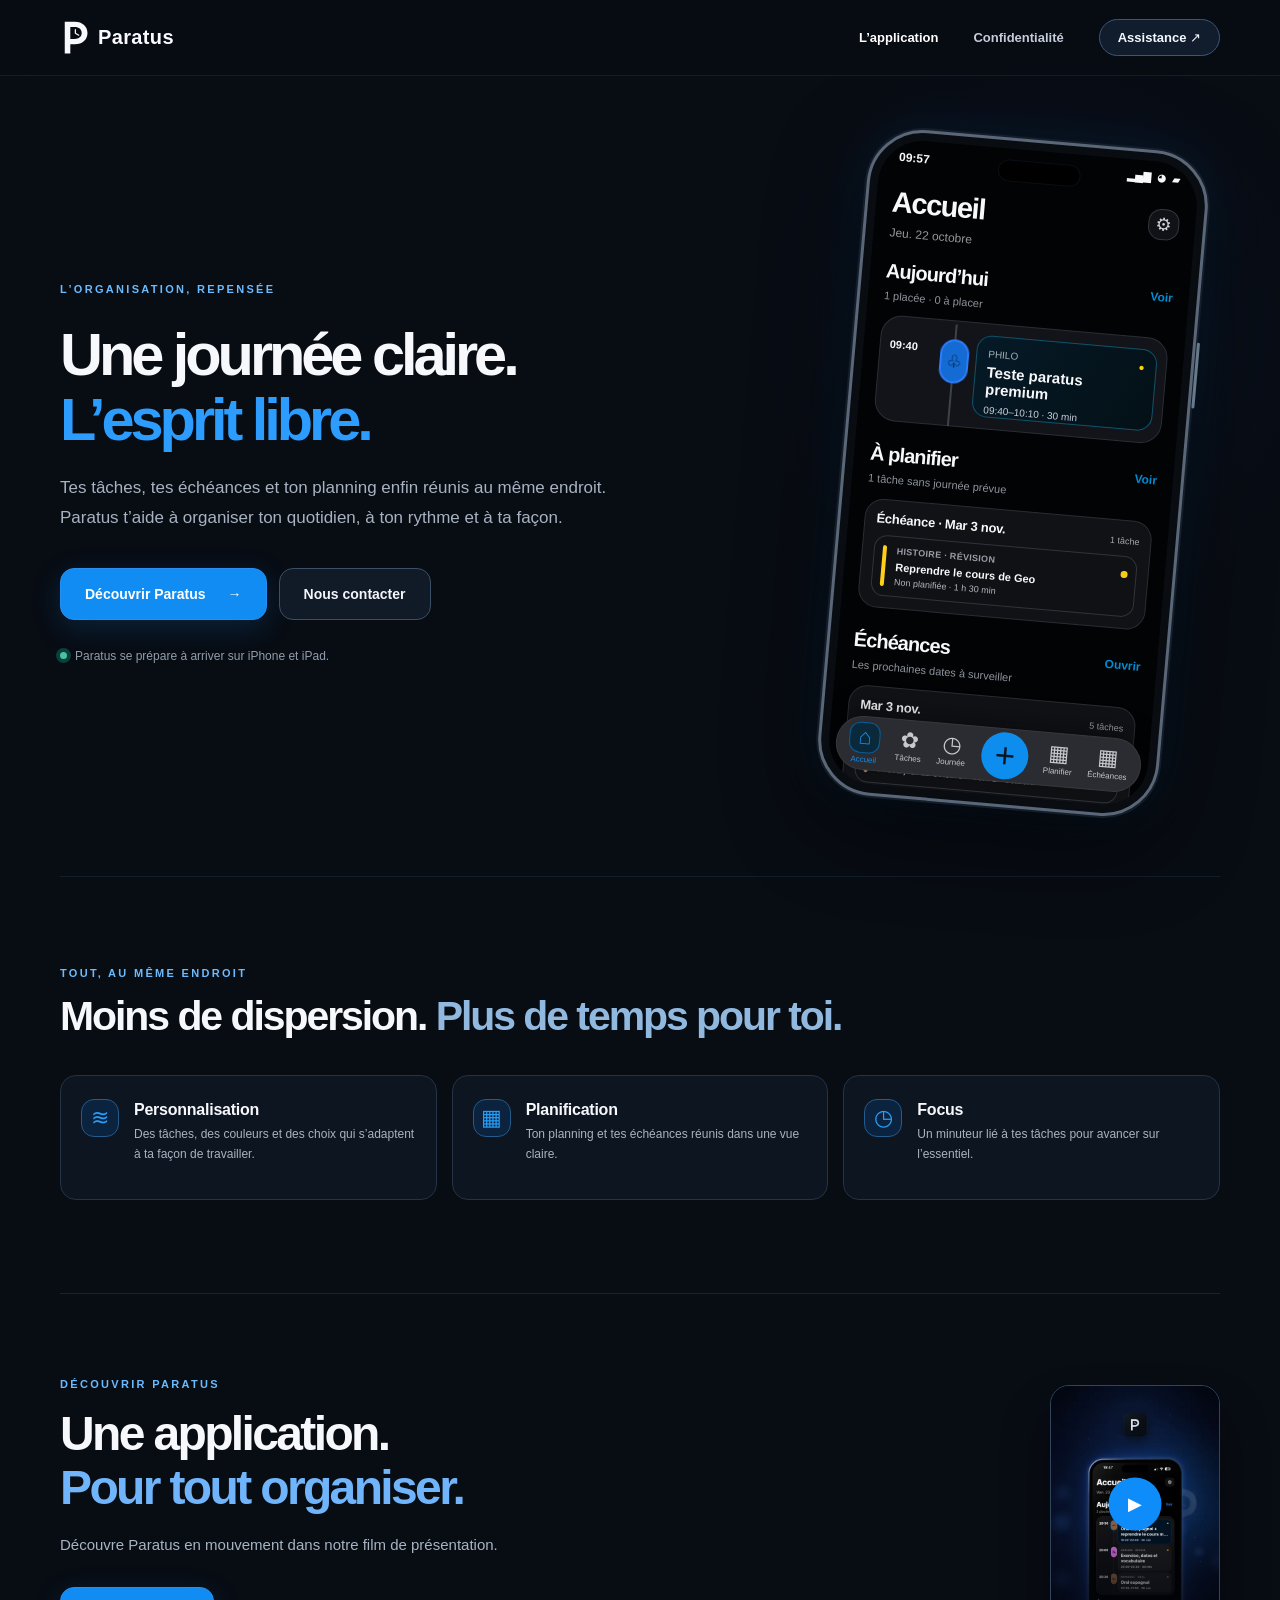
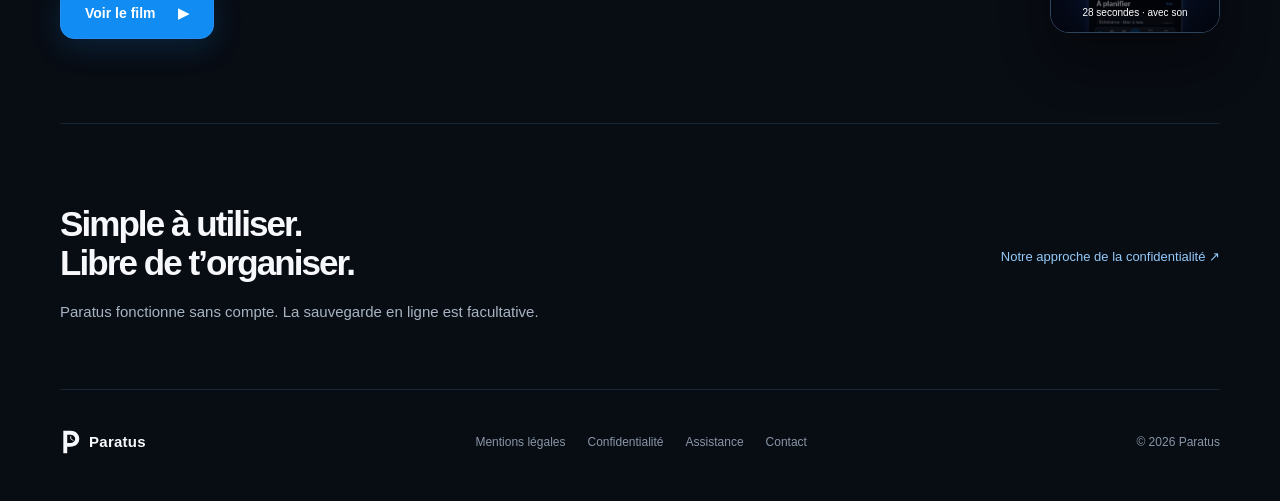
==== commit a2f1b7f8: "Paratus : site premium épuré, vidéo V5 et informations légales" ====
--- a/index.html
+++ b/index.html
@@ -1,66 +1,36 @@
 <!doctype html>
 <html lang="fr">
 <head>
-<meta charset="utf-8"><meta name="viewport" content="width=device-width,initial-scale=1">
-<meta name="theme-color" content="#080d15">
+<meta charset="utf-8"><meta name="viewport" content="width=device-width,initial-scale=1"><meta name="theme-color" content="#080c13">
 <title>Paratus — Une journée claire. L’esprit libre.</title>
-<meta name="description" content="Paratus réunit tes tâches, tes échéances et ta planification dans une application iPhone et iPad. Crée, organise, planifie, concentre-toi.">
-<meta name="robots" content="noindex,nofollow">
-<link rel="canonical" href="https://getparatus.fr/">
-<link rel="icon" href="assets/favicon.png" type="image/png">
-<link rel="preload" href="assets/hero-scene.webp" as="image" type="image/webp">
-<link rel="stylesheet" href="assets/styles.css">
-<link rel="stylesheet" href="assets/home.css">
-<script src="assets/site.js" defer></script>
+<meta name="description" content="Paratus réunit les tâches, les échéances et la planification au même endroit. Découvrez l'application iPhone et iPad.">
+<meta name="robots" content="noindex,nofollow"><link rel="canonical" href="https://getparatus.fr/">
+<link rel="icon" href="assets/logo.svg" type="image/svg+xml">
+<link rel="stylesheet" href="assets/premium.css">
+<script src="assets/premium.js" defer></script>
 </head>
-<body class="home-body">
+<body>
 <a class="skip" href="#contenu">Passer au contenu</a>
-<header class="nav-shell">
-  <nav class="nav container" aria-label="Navigation principale">
-    <a class="wordmark" href="index.html" aria-label="Paratus — accueil"><img class="brand-symbol" src="assets/logo-paratus.png" width="38" height="50" alt=""><span>PARATUS</span></a>
-    <div class="links" id="primary-menu"><a href="#fonctionnalites" data-nav="home" aria-current="page">L’application</a><a href="confidentialite.html">Confidentialité</a><a href="assistance.html" class="nav-contact">Assistance <span aria-hidden="true">↗</span></a></div>
-  </nav>
-</header>
+<header class="site-header"><nav class="wrap topbar" aria-label="Navigation principale">
+<a class="brand" href="index.html" aria-label="Paratus, accueil"><img src="assets/logo.svg" alt="" width="28" height="42"><span>Paratus</span></a>
+<div class="nav-links"><a href="#fonctionnalites">L’application</a><a href="confidentialite.html">Confidentialité</a><a href="assistance.html">Assistance <span aria-hidden="true">↗</span></a></div>
+</nav></header>
 <main id="contenu">
-  <section class="new-hero" aria-labelledby="hero-title">
-    <div class="hero-content container">
-      <div class="hero-copy">
-        <span class="eyebrow">L’organisation, repensée</span>
-        <h1 id="hero-title">Une journée claire.<span>L’esprit libre.</span></h1>
-        <p class="lead">Tes tâches, tes échéances et ton planning enfin réunis au même endroit. Paratus t’aide à organiser ton quotidien, à ton rythme et à ta façon.</p>
-        <div class="cta-row"><a class="btn primary" href="#fonctionnalites">Découvrir Paratus <span aria-hidden="true">↗</span></a><a class="btn ghost" href="assistance.html">Nous contacter <span aria-hidden="true">→</span></a></div>
-        <p class="hero-note">Paratus se prépare à arriver sur iPhone et iPad.</p>
-      </div>
-      <div class="hero-art" aria-label="Aperçu de Paratus sur iPhone montrant les cartes Aujourd’hui, À planifier et Échéances">
-        <img class="hero-shot" src="assets/hero-scene.webp" width="944" height="861" alt="Application Paratus : écran Accueil et cartes de tâches, avec planning et échéances" fetchpriority="high" decoding="async">
-      </div>
-    </div>
-    <a class="scroll-cue" href="#fonctionnalites">Explorer <span aria-hidden="true">↓</span></a>
-  </section>
-  <section class="features-section section" id="fonctionnalites" aria-labelledby="features-title">
-    <div class="container">
-      <div class="section-kicker reveal">Une seule app. Pour tout organiser.</div>
-      <div class="section-head reveal"><h2 id="features-title">Moins de dispersion.<br><span>Plus de temps pour toi.</span></h2><p>Une façon simple de reprendre la main sur tes journées : tes tâches, ton temps et tes priorités, au même endroit.</p></div>
-      <div class="feature-grid">
-        <article class="cap-card reveal"><div class="cap-icon blue" aria-hidden="true">☑</div><span class="cap-num">01</span><h3>Crée. Organise.</h3><p>Rassemble toutes tes tâches. Organise-les par matière, type ou priorité, sans perdre de vue l’essentiel.</p></article>
-        <article class="cap-card reveal"><div class="cap-icon cobalt" aria-hidden="true">▦</div><span class="cap-num">02</span><h3>Planifie. Ajuste.</h3><p>Visualise tes échéances, choisis tes créneaux et adapte ton planning au fil de la journée.</p></article>
-        <article class="cap-card reveal"><div class="cap-icon silver" aria-hidden="true">◷</div><span class="cap-num">03</span><h3>Concentre-toi.</h3><p>Lance une session Focus associée à une tâche, garde le temps en vue et avance pas à pas.</p></article>
-      </div>
-    </div>
-  </section>
-  <section class="showcase-section section" aria-labelledby="showcase-title">
-    <div class="container">
-      <div class="section-head showcase-head reveal"><h2 id="showcase-title">Une interface pensée<br><span>pour la vraie vie.</span></h2><p>De la création d’une tâche au temps de concentration, découvre de vrais écrans de Paratus.</p></div>
-      <div class="story-grid">
-        <article class="story-card reveal"><div class="story-copy"><span class="story-index">01 / PERSONNALISATION</span><h3>Tout commence par une tâche.</h3><p>Choisis un type, une échéance, une durée. À toi de décider comment organiser ton travail.</p></div><div class="story-visual"><img src="assets/creation.webp" alt="Capture de Paratus : création d’une tâche avec échéance et planification" loading="lazy"></div></article>
-        <article class="story-card reveal"><div class="story-copy"><span class="story-index">02 / PLANIFICATION</span><h3>Vois ta semaine autrement.</h3><p>Les tâches à placer et ton calendrier restent reliés : tu ajustes, ton organisation suit.</p></div><div class="story-visual"><img src="assets/planning.webp" alt="Capture de Paratus : calendrier de planification hebdomadaire" loading="lazy"></div></article>
-        <article class="story-card reveal"><div class="story-copy"><span class="story-index">03 / FOCUS</span><h3>Du temps pour avancer.</h3><p>Un minuteur, ta tâche, tes notes : juste ce dont tu as besoin pour te concentrer.</p></div><div class="story-visual"><img src="assets/focus.webp" alt="Capture de Paratus : minuteur Focus et checklist" loading="lazy"></div></article>
-      </div>
-    </div>
-  </section>
-  <section class="movie-section section" aria-labelledby="film-title"><div class="container movie-layout reveal"><div><span class="eyebrow">Paratus en mouvement</span><h2 id="film-title">Découvre l’application<br>en <span>28 secondes.</span></h2><p>Retrouve l’univers et les fonctionnalités de Paratus dans notre vidéo de présentation.</p><button class="btn primary movie-open" id="video-open" type="button">Voir la présentation <span aria-hidden="true">▶</span></button></div><div class="movie-poster"><img src="assets/planning.webp" loading="lazy" alt="Extrait de la vidéo Paratus montrant le calendrier"></div></div></section>
-  <section class="promise-section section"><div class="container"><div class="promise-card reveal"><div><span class="eyebrow">À ton rythme</span><h2>Ton organisation<br>t’appartient.</h2><p>Tu peux utiliser Paratus sans compte. Si tu te connectes avec Google ou Apple, les fonctionnalités de sauvegarde et de synchronisation sont disponibles pour tes données d’organisation.</p></div><div class="promise-actions"><a class="btn ghost" href="confidentialite.html">Notre approche de la confidentialité <span aria-hidden="true">↗</span></a><a class="text-link" href="assistance.html">Une question ? Contacte-nous →</a></div></div></div></section>
+<section class="hero wrap" aria-labelledby="hero-title">
+  <div class="hero-text"><p class="eyebrow">L’organisation, repensée</p><h1 id="hero-title">Une journée claire.<br><span>L’esprit libre.</span></h1><p class="hero-desc">Tes tâches, tes échéances et ton planning enfin réunis au même endroit. Paratus t’aide à organiser ton quotidien, à ton rythme et à ta façon.</p><div class="hero-actions"><a class="btn btn-main" href="#fonctionnalites">Découvrir Paratus <span aria-hidden="true">→</span></a><a class="btn btn-sub" href="assistance.html">Nous contacter</a></div><p class="release-note"><span aria-hidden="true"></span> Paratus se prépare à arriver sur iPhone et iPad.</p></div>
+  <div class="phone-stage" aria-label="Aperçu de l'écran Accueil de l'application Paratus"><div class="phone" role="img" aria-label="Accueil Paratus : une tâche aujourd'hui, une tâche à planifier et plusieurs échéances"><div class="screen">
+    <div class="ios-status"><span>09:57</span><span class="status-right" aria-hidden="true">▂▅▇ &nbsp;◕ &nbsp;▰</span></div><div class="dynamic-island" aria-hidden="true"></div>
+    <div class="app-header"><div><div class="app-title">Accueil</div><div class="app-date">Jeu. 22 octobre</div></div><div class="app-settings" aria-hidden="true">⚙</div></div>
+    <section class="app-section"><div class="app-heading"><h2>Aujourd’hui</h2><span>Voir</span></div><p class="app-subtitle">1 placée · 0 à placer</p><div class="today-card"><span class="at-time">09:40</span><div class="timeline"><span class="timeline-icon">♧</span></div><div class="today-content"><div class="task-meta">PHILO <span>●</span></div><strong>Teste paratus<br>premium</strong><small>09:40–10:10 · 30 min</small></div></div></section>
+    <section class="app-section plan-section"><div class="app-heading"><h2>À planifier</h2><span>Voir</span></div><p class="app-subtitle">1 tâche sans journée prévue</p><div class="task-group"><div class="group-heading"><strong>Échéance · Mar 3 nov.</strong><span>1 tâche</span></div><div class="task-row"><i class="task-stripe yellow"></i><div><span class="task-meta">HISTOIRE · RÉVISION</span><strong>Reprendre le cours de Geo</strong><small>Non planifiée · 1 h 30 min</small></div><span class="dot yellow-dot"></span></div></div></section>
+    <section class="app-section deadlines-section"><div class="app-heading"><h2>Échéances</h2><span>Ouvrir</span></div><p class="app-subtitle">Les prochaines dates à surveiller</p><div class="task-group"><div class="group-heading"><strong>Mar 3 nov.</strong><span>5 tâches</span></div><div class="task-row"><i class="task-stripe orange"></i><div><span class="task-meta">ESPAGNOL · ORAL</span><strong>Oral espagnol</strong><small>Prévu jeu. 22 octobre + ven. 23 octobre</small></div><span class="dot red-dot"></span></div><div class="task-row"><i class="task-stripe red"></i><div><span class="task-meta">MATHS</span><strong>DM de maths</strong><small>Prévu sam. 24 + dim. 25 octobre</small></div><span class="dot yellow-dot"></span></div></div></section>
+    <div class="app-tabbar" aria-hidden="true"><span class="tab active"><span>⌂</span>Accueil</span><span class="tab"><span>✿</span>Tâches</span><span class="tab"><span>◷</span>Journée</span><span class="tab-plus">+</span><span class="tab"><span>▦</span>Planifier</span><span class="tab"><span>▦</span>Échéances</span></div>
+  </div></div></div>
+</section>
+<section class="features wrap" id="fonctionnalites" aria-labelledby="feature-title"><div class="features-intro"><p class="eyebrow">Tout, au même endroit</p><h2 id="feature-title">Moins de dispersion. <span>Plus de temps pour toi.</span></h2></div><div class="feature-row"><article class="feature" data-appear><span class="feature-icon" aria-hidden="true">≋</span><div><h3>Personnalisation</h3><p>Des tâches, des couleurs et des choix qui s’adaptent à ta façon de travailler.</p></div></article><article class="feature" data-appear><span class="feature-icon" aria-hidden="true">▦</span><div><h3>Planification</h3><p>Ton planning et tes échéances réunis dans une vue claire.</p></div></article><article class="feature" data-appear><span class="feature-icon" aria-hidden="true">◷</span><div><h3>Focus</h3><p>Un minuteur lié à tes tâches pour avancer sur l’essentiel.</p></div></article></div></section>
+<section class="video-section wrap" id="presentation"><div class="video-content" data-appear><p class="eyebrow">Découvrir Paratus</p><h2>Une application.<br><span>Pour tout organiser.</span></h2><p>Découvre Paratus en mouvement dans notre film de présentation.</p><button class="btn btn-main" id="open-video" type="button">Voir le film <span aria-hidden="true">▶</span></button></div><button class="video-preview" id="preview-video" type="button" aria-label="Lancer le film de présentation de Paratus"><img src="assets/film-cover.webp" alt="Aperçu de Paratus dans son film de présentation" loading="lazy"><span class="play-icon" aria-hidden="true">▶</span><small>28 secondes · avec son</small></button></section>
+<section class="quiet-cta wrap" data-appear><div><h2>Simple à utiliser.<br>Libre de t’organiser.</h2><p>Paratus fonctionne sans compte. La sauvegarde en ligne est facultative.</p></div><a href="confidentialite.html" class="subtle-link">Notre approche de la confidentialité <span aria-hidden="true">↗</span></a></section>
 </main>
-<footer class="footer"><div class="container footer-grid"><a class="wordmark" href="index.html"><img class="brand-symbol" src="assets/logo-paratus.png" width="26" height="36" alt=""><span>PARATUS</span></a><div class="footer-links"><a href="index.html">Accueil</a><a href="assistance.html">Assistance</a><a href="confidentialite.html">Confidentialité</a><a href="mentions-legales.html">Mentions légales</a><a href="mailto:contact.getparatus@gmail.com">E-mail</a></div><span>© 2026 Paratus · Créé avec soin.</span></div></footer>
-<dialog class="video-dialog" id="trailer-dialog" aria-label="Présentation de Paratus"><div class="dialog-toolbar"><strong>Paratus — Présentation</strong><button id="video-close" class="video-close" type="button" aria-label="Fermer la vidéo">✕</button></div><video id="trailer-video" controls playsinline preload="none" poster="assets/creation.webp"><source src="assets/presentation.mp4" type="video/mp4">Ton navigateur ne peut pas lire cette vidéo.</video></dialog>
-</body></html>+<footer class="footer"><div class="wrap footer-inner"><a class="brand brand-footer" href="index.html"><img src="assets/logo.svg" alt="" width="21" height="32"><span>Paratus</span></a><div class="footer-links"><a href="mentions-legales.html">Mentions légales</a><a href="confidentialite.html">Confidentialité</a><a href="assistance.html">Assistance</a><a href="mailto:contact.getparatus@gmail.com">Contact</a></div><small>© 2026 Paratus</small></div></footer>
+<dialog id="video-dialog" class="video-dialog" aria-label="Vidéo de présentation Paratus"><div class="video-top"><strong>Présentation de Paratus</strong><button id="close-video" aria-label="Fermer la vidéo" type="button">✕</button></div><video id="film" controls playsinline preload="none" poster="assets/film-cover.webp"><source src="assets/paratus-pub-v5.mp4" type="video/mp4">Votre navigateur ne prend pas en charge cette vidéo.</video></dialog>
+</body></html>
--- a/assets/premium.css
+++ b/assets/premium.css
@@ -0,0 +1,23 @@
+:root{--bg:#080c13;--surface:#0e141e;--surface2:#111925;--border:#283444;--text:#f7f8fb;--muted:#a1aab7;--blue:#128ef5;--sky:#7bbfff;scroll-behavior:smooth}
+*{box-sizing:border-box}html{background:var(--bg);scroll-padding-top:90px}body{margin:0;color:var(--text);font-family:-apple-system,BlinkMacSystemFont,"SF Pro Display","Segoe UI",Arial,sans-serif;background:var(--bg);-webkit-font-smoothing:antialiased}button,a{font:inherit}a{color:inherit}a:focus-visible,button:focus-visible,summary:focus-visible{outline:2px solid var(--sky);outline-offset:4px}.skip{position:absolute;top:-90px;left:18px;padding:12px;background:#fff;color:#111;z-index:99}.skip:focus{top:10px}.wrap{width:min(1160px,calc(100% - 68px));margin-inline:auto}.site-header{height:76px;background:rgba(8,12,19,.9);border-bottom:1px solid rgba(160,183,218,.1);position:sticky;top:0;z-index:40;backdrop-filter:blur(18px)}.topbar{height:100%;display:flex;align-items:center;justify-content:space-between;gap:25px}.brand{display:inline-flex;align-items:center;gap:8px;text-decoration:none;color:#f9fbff;font-weight:750;font-size:20px;letter-spacing:.018em;white-space:nowrap}.brand img{height:38px;width:30px;object-fit:contain;flex-shrink:0}.nav-links{display:flex;align-items:center;gap:35px}.nav-links a{text-decoration:none;color:#c4cdd9;font-size:13px;font-weight:570;transition:color .2s}.nav-links a:first-child,.nav-links a:hover{color:#fff}.nav-links a:last-child{border:1px solid #385779;padding:10px 18px;border-radius:24px;color:#f4f9ff;background:#111d2d}.nav-links a:last-child:hover{border-color:#77b4f5}
+.hero{display:grid;grid-template-columns:minmax(0,1.25fr) minmax(310px,.75fr);align-items:center;gap:55px;min-height:695px;padding-block:61px 67px;position:relative}.hero:before{content:"";position:absolute;pointer-events:none;z-index:0;width:620px;height:620px;right:-140px;top:-60px;background:radial-gradient(ellipse at center,rgba(21,92,170,.23) 0,rgba(12,37,75,.11) 39%,transparent 69%)}.hero-text,.phone-stage{position:relative;z-index:1}.eyebrow{color:#6bbbff;font-size:11px;letter-spacing:.21em;font-weight:750;text-transform:uppercase;margin:0}.hero h1{font-size:clamp(45px,4.65vw,70px);line-height:1.09;letter-spacing:-.068em;margin:28px 0 20px;font-weight:800;white-space:nowrap}.hero h1 span{color:#2c9dff}.hero-desc{max-width:575px;font-size:17px;line-height:1.8;color:#a8b2c1;margin:0}.hero-actions{display:flex;gap:12px;flex-wrap:wrap;margin:34px 0 29px}.btn{min-height:52px;display:inline-flex;align-items:center;justify-content:center;gap:22px;padding:14px 24px;border-radius:14px;text-decoration:none;font-size:14px;font-weight:700;cursor:pointer;transition:transform .22s,border-color .22s,background .22s}.btn:hover{transform:translateY(-2px)}.btn-main{border:1px solid #278ff1;background:#108cf2;color:white;box-shadow:0 8px 30px rgba(17,143,244,.18)}.btn-main:hover{background:#239bfa}.btn-sub{border:1px solid #3b4f68;background:#111a27;color:#f4f6fb}.btn-sub:hover{border-color:#6d98c5}.release-note{margin:0;color:#909dab;font-size:12px;display:flex;align-items:center;gap:8px}.release-note>span{width:7px;height:7px;background:#48c3a1;border-radius:100%;box-shadow:0 0 0 4px #0b3f3b}
+/* The phone and all its interface elements are crisp browser-rendered HTML, not a stretched marketing image. */
+.phone-stage{display:grid;place-items:center;padding:2px 0}.phone{--scale:1;width:342px;height:668px;position:relative;padding:8px;border:3px solid #596779;border-radius:56px;background:#090d12;box-shadow:0 0 0 2px #141d28,0 25px 85px #000a,0 0 52px #0e6bb430;transform:rotate(5deg)}.phone:after{content:"";position:absolute;right:-7px;top:185px;width:3px;height:66px;background:#68798a;border-radius:4px}.screen{width:100%;height:100%;border-radius:45px;overflow:hidden;background:#020304;position:relative;padding:10px 16px 67px;color:#f8f8fb;box-sizing:border-box}.ios-status{height:35px;display:flex;align-items:flex-start;justify-content:space-between;font-size:12px;font-weight:750;padding:1px 3px}.status-right{font-size:10px;letter-spacing:.01em}.dynamic-island{position:absolute;left:50%;transform:translateX(-50%);top:11px;width:83px;height:22px;border-radius:20px;background:black;border:1px solid #090e15}.app-header{display:flex;align-items:flex-start;justify-content:space-between;margin:2px 0 20px}.app-title{font-size:29px;font-weight:790;letter-spacing:-.05em}.app-date{font-size:12px;color:#94979c;margin-top:7px}.app-settings{border:1px solid #34363c;border-radius:13px;background:#101217;width:31px;height:31px;display:grid;place-items:center;font-size:18px;color:#ced0d5}.app-section{margin-top:0}.app-heading{display:flex;align-items:baseline;justify-content:space-between}.app-heading h2{font-size:20px;line-height:1.18;margin:0;font-weight:750;letter-spacing:-.045em}.app-heading>span{color:#008dd8;font-size:12px;font-weight:700}.app-subtitle{font-size:11px;line-height:1.35;color:#8e949e;margin:5px 0 12px}.today-card{height:106px;display:grid;grid-template-columns:43px 34px 1fr;align-items:stretch;gap:5px;border:1px solid #292d34;background:#121419;border-radius:21px;padding:11px 9px}.at-time{font-size:11px;font-weight:800;align-self:start;margin-top:11px}.timeline{position:relative;display:flex;justify-content:center}.timeline:before{content:"";position:absolute;top:-8px;bottom:-12px;width:2px;background:#3d434b}.timeline-icon{z-index:1;align-self:start;margin-top:7px;border:2px solid #2c7cfb;background:#146bd3;color:#021024;width:29px;height:44px;border-radius:16px;display:grid;place-items:center;font-size:17px}.today-content{border:1px solid #0e526a;background:linear-gradient(120deg,#051a27,#041016);border-radius:15px;padding:12px 11px;overflow:hidden}.today-content .task-meta{font-size:10px;color:#a4afb8;display:flex;justify-content:space-between}.task-meta span{color:#ffd300}.today-content strong{display:block;font-size:15px;line-height:1.1;margin-top:5px}.today-content small{font-size:10px;color:#c7ced9;display:block;margin-top:7px;white-space:nowrap}.plan-section{margin-top:22px}.task-group{border:1px solid #292c32;background:#111216;border-radius:19px;padding:11px}.group-heading{display:flex;align-items:baseline;justify-content:space-between;gap:6px;margin-bottom:9px}.group-heading strong{font-size:13px;letter-spacing:-.02em}.group-heading>span{font-size:9px;color:#a5a7ac}.task-row{min-width:0;border:1px solid #30333a;background:#101114;display:grid;grid-template-columns:4px minmax(0,1fr) 7px;gap:10px;border-radius:13px;padding:9px 8px;margin:5px 0 0;align-items:start}.task-stripe{border-radius:9px;align-self:stretch;width:4px}.yellow{background:#ffcf17}.orange{background:#a57552}.red{background:#d91b25}.task-row .task-meta{font-size:9px;letter-spacing:.035em;color:#9b9ca6;font-weight:750;display:block}.task-row strong{display:block;font-size:11px;font-weight:720;margin:5px 0 3px;line-height:1.2;white-space:nowrap;text-overflow:ellipsis;overflow:hidden}.task-row small{display:block;font-size:9px;color:#b3b5bf;overflow:hidden;text-overflow:ellipsis;white-space:nowrap}.dot{width:7px;height:7px;border-radius:50%;margin-top:5px}.yellow-dot{background:#f5cb19}.red-dot{background:#f3434c}.deadlines-section{margin-top:22px}.deadlines-section .task-group{padding-bottom:5px}.app-tabbar{height:54px;position:absolute;bottom:14px;left:7px;right:7px;border-radius:28px;background:#2b2c31;border:1px solid #37383c;display:flex;align-items:center;justify-content:space-around;padding:5px;gap:1px;box-shadow:0 -8px 24px #0005}.tab{display:flex;flex-direction:column;align-items:center;justify-content:center;min-width:0;color:#c6c8ce;font-size:8px;gap:2px;line-height:1.2}.tab>span{font-size:22px;line-height:1}.tab.active{color:#168bea}.tab.active>span{width:31px;height:31px;background:#0a293b;border:1px solid #075c99;border-radius:11px;display:grid;place-items:center}.tab-plus{background:#0d8eef;color:#081624;border-radius:50%;display:grid;place-items:center;width:47px;height:47px;font-size:35px;font-weight:300;flex-shrink:0}
+/* Deliberate space after the phone, followed by just three short features. */
+.features{padding:90px 0 93px;border-top:1px solid #121e2b}.features-intro{margin-bottom:35px}.features h2{font-size:clamp(28px,3.2vw,44px);font-weight:760;line-height:1.18;letter-spacing:-.05em;margin:13px 0 0}.features h2 span{color:#91b9df}.feature-row{display:grid;grid-template-columns:repeat(3,minmax(0,1fr));gap:15px}.feature{border:1px solid #253344;border-radius:16px;display:flex;align-items:flex-start;gap:15px;padding:23px 20px;background:#0d1520;min-height:125px}.feature-icon{height:38px;width:38px;flex:none;border:1px solid #245b8a;background:#0c2340;color:#289ff7;border-radius:13px;display:grid;place-items:center;font-size:22px}.feature h3{margin:2px 0 6px;font-size:16px;font-weight:720;letter-spacing:-.015em}.feature p{margin:0;color:#a9b3bf;font-size:12px;line-height:1.65}
+.video-section{border-top:1px solid #172331;padding:84px 0;display:grid;grid-template-columns:1fr 170px;align-items:center;gap:50px}.video-content h2,.quiet-cta h2{font-size:clamp(30px,4vw,48px);letter-spacing:-.055em;line-height:1.12;margin:17px 0}.video-content h2 span{color:#70b4fb}.video-content>p:not(.eyebrow),.quiet-cta p{color:#a8b4c2;font-size:15px;line-height:1.75}.video-content .btn{margin-top:14px}.video-preview{position:relative;padding:0;border:1px solid #30455b;border-radius:19px;background:#080f1c;overflow:hidden;cursor:pointer;height:248px;box-shadow:0 30px 50px #0005}.video-preview img{width:100%;height:100%;object-fit:cover;object-position:top}.video-preview::after{content:"";position:absolute;inset:0;background:linear-gradient(transparent 55%,#02050dd0)}.play-icon{position:absolute;left:50%;top:48%;transform:translate(-50%,-50%);width:53px;height:53px;border-radius:50%;display:grid;place-items:center;background:#0e8cfa;color:#fff;z-index:2;font-size:18px}.video-preview small{position:absolute;bottom:14px;left:0;right:0;text-align:center;color:#fff;font-size:10px;z-index:2}.quiet-cta{border-top:1px solid #182536;border-bottom:1px solid #182536;padding:63px 0;display:flex;align-items:center;justify-content:space-between;gap:40px}.quiet-cta h2{font-size:35px}.quiet-cta p{margin:0}.subtle-link{color:#93cafa;font-size:13px;text-decoration:none;white-space:nowrap}.subtle-link:hover{text-decoration:underline}.footer{padding:36px 0 43px}.footer-inner{display:flex;align-items:center;justify-content:space-between;gap:30px}.brand-footer{font-size:15px}.brand-footer img{width:21px;height:32px}.footer-links{display:flex;flex-wrap:wrap;gap:22px}.footer-links a,.footer small{font-size:12px;color:#8996a7;text-decoration:none}.footer-links a:hover{color:white}.video-dialog{padding:0;width:min(450px,calc(100vw - 34px));max-height:92dvh;overflow:hidden;background:#080c13;color:#fff;border:1px solid #365273;border-radius:19px;box-shadow:0 35px 150px #000e}.video-dialog::backdrop{background:#000d;backdrop-filter:blur(10px)}.video-top{display:flex;justify-content:space-between;align-items:center;padding:12px 16px}.video-top strong{font-size:13px}.video-top button{background:#162234;color:white;border:1px solid #415572;border-radius:9px;padding:7px 10px;cursor:pointer}.video-dialog video{max-height:calc(92dvh - 48px);max-width:100%;display:block;margin:0 auto;background:#000}
+[data-appear]{transition:transform .55s ease,opacity .55s ease;opacity:1;transform:none}html.has-js [data-appear]:not(.shown){opacity:0;transform:translateY(18px)}
+/* Content pages */
+.content-page .page-hero{padding:76px 0 28px;border-bottom:1px solid #172333}.content-page .page-hero h1{font-size:clamp(37px,5vw,58px);letter-spacing:-.065em;margin:18px 0}.content-page .page-hero p{color:#9aa9b9;line-height:1.7;max-width:720px}.content-page .page-body{width:min(780px,calc(100% - 68px));margin:0 auto;padding:47px 0 90px}.content-page .page-body>p{color:#7e8fa2;font-size:12px}.content-page .legal-section{padding:21px 0;border-bottom:1px solid #202b38}.content-page .legal-section h2{font-size:21px;letter-spacing:-.03em;margin:7px 0 16px}.content-page .legal-section p{font-size:14px;color:#b9c3d0;line-height:1.83;margin:10px 0}.content-page .legal-section a,.content-page .page-body a{color:#71baf9;text-underline-offset:4px}.content-page .legal-banner{background:#0f1b2b;border:1px solid #2d4560;border-radius:16px;padding:19px;color:#b9c9da;font-size:13px;line-height:1.65}.content-page .contact-panel{background:#101b2b;border:1px solid #283e56;padding:26px;border-radius:19px;margin-bottom:40px}.content-page .contact-panel h2{margin:14px 0}.content-page .contact-panel p{color:#abb8c7;font-size:14px;line-height:1.7}.content-page .contact-mail{display:inline-block;word-break:break-all}.content-page .pill{color:#71baf9;font-size:12px}.content-page .page-body>h2{font-size:25px;margin:45px 0 20px}.content-page .faq details{border-bottom:1px solid #283545;padding:18px 0}.content-page .faq summary{font-size:15px;cursor:pointer;font-weight:650;list-style:none}.content-page .faq summary::after{content:"+";float:right;color:#71baf9}.content-page .faq details[open] summary::after{content:"−"}.content-page .faq p{color:#adbacc;line-height:1.75;font-size:14px}.content-page .more-grid{margin-top:45px;display:grid;gap:14px;grid-template-columns:repeat(3,1fr)}.content-page .more-grid a{border:1px solid #293647;padding:15px;text-decoration:none;border-radius:12px;color:white;font-weight:640;font-size:13px}.content-page .more-grid small{display:block;font-weight:400;color:#91a0b2;margin-top:8px}
+@media(min-width:1500px){.hero{min-height:740px}.phone{transform:rotate(4deg) scale(1.02)}}
+@media(max-width:1050px){.hero{grid-template-columns:minmax(0,1fr) 320px;gap:20px}.hero h1{font-size:clamp(41px,5vw,59px)}.hero-desc{font-size:15px}.phone{transform:scale(.92) rotate(4deg)}.feature{padding:19px 14px}}
+@media(max-width:790px){.wrap{width:min(650px,calc(100% - 40px))}.site-header{height:65px}.brand{font-size:17px}.brand img{height:33px;width:25px}.nav-links{gap:14px}.nav-links a{font-size:12px}.nav-links a:nth-child(2){display:none}.nav-links a:last-child{padding:8px 12px}.hero{display:flex;flex-direction:column;align-items:stretch;gap:22px;padding-block:57px 25px;min-height:auto}.hero:before{width:100%;height:560px;right:0;top:440px}.hero h1{white-space:normal;font-size:clamp(41px,7.8vw,60px)}.hero-text{text-align:left}.hero-desc{max-width:620px}.phone-stage{height:645px}.phone{transform:rotate(3deg) scale(.9)}.features{padding-top:65px}.feature-row{grid-template-columns:1fr;gap:10px}.feature{min-height:unset}.video-section{grid-template-columns:1fr 140px;gap:20px}.video-preview{height:210px}.footer-inner{align-items:flex-start;flex-direction:column;gap:20px}.quiet-cta{align-items:flex-start;flex-direction:column;gap:17px}.content-page .page-body{width:calc(100% - 40px)}}
+@media(max-width:480px){.wrap{width:calc(100% - 34px)}.brand{gap:3px;font-size:15px}.brand img{height:33px;width:27px}.nav-links{gap:10px}.nav-links a:first-child{display:none}.nav-links a:last-child{padding:9px 12px}.hero{padding-top:47px}.hero h1{font-size:clamp(35px,9.3vw,46px);letter-spacing:-.065em;margin:22px 0 20px}.eyebrow{font-size:10px}.hero-desc{font-size:15px;line-height:1.73}.hero-actions{gap:9px;margin:27px 0 25px}.btn{padding:12px 15px;min-height:50px;font-size:12px;gap:10px}.release-note{font-size:11px}.phone-stage{height:613px;margin-top:0}.phone{transform:rotate(2deg) scale(.85)}.features{padding-top:49px;padding-bottom:67px}.features h2{font-size:29px}.video-section{grid-template-columns:1fr;padding:68px 0}.video-preview{width:145px;height:205px}.quiet-cta h2{font-size:32px}.footer-links{gap:15px}.content-page .page-hero{padding:48px 0 25px}.content-page .more-grid{grid-template-columns:1fr}}
+@media(prefers-reduced-motion:reduce){*{scroll-behavior:auto!important;transition:none!important}html.has-js [data-appear]:not(.shown){opacity:1;transform:none}}
+/* Sections must stay readable even before a scroll event or during a slow connection. */
+html.has-js [data-appear]:not(.shown){opacity:1;transform:none}
+html.has-js [data-appear].shown{animation:soft-rise .55s ease-out both}
+@keyframes soft-rise{from{opacity:.85;transform:translateY(10px)}to{opacity:1;transform:translateY(0)}}
+@media(min-width:791px) and (max-width:950px){.hero{grid-template-columns:1fr;gap:15px}.hero h1{white-space:normal}.hero-text{max-width:680px}.phone-stage{height:625px}.phone{transform:scale(.87) rotate(3deg)}.features{padding-top:60px}}
+body{overflow-x:clip}
+@media(max-width:1200px){.hero:before{right:0;width:100%}}
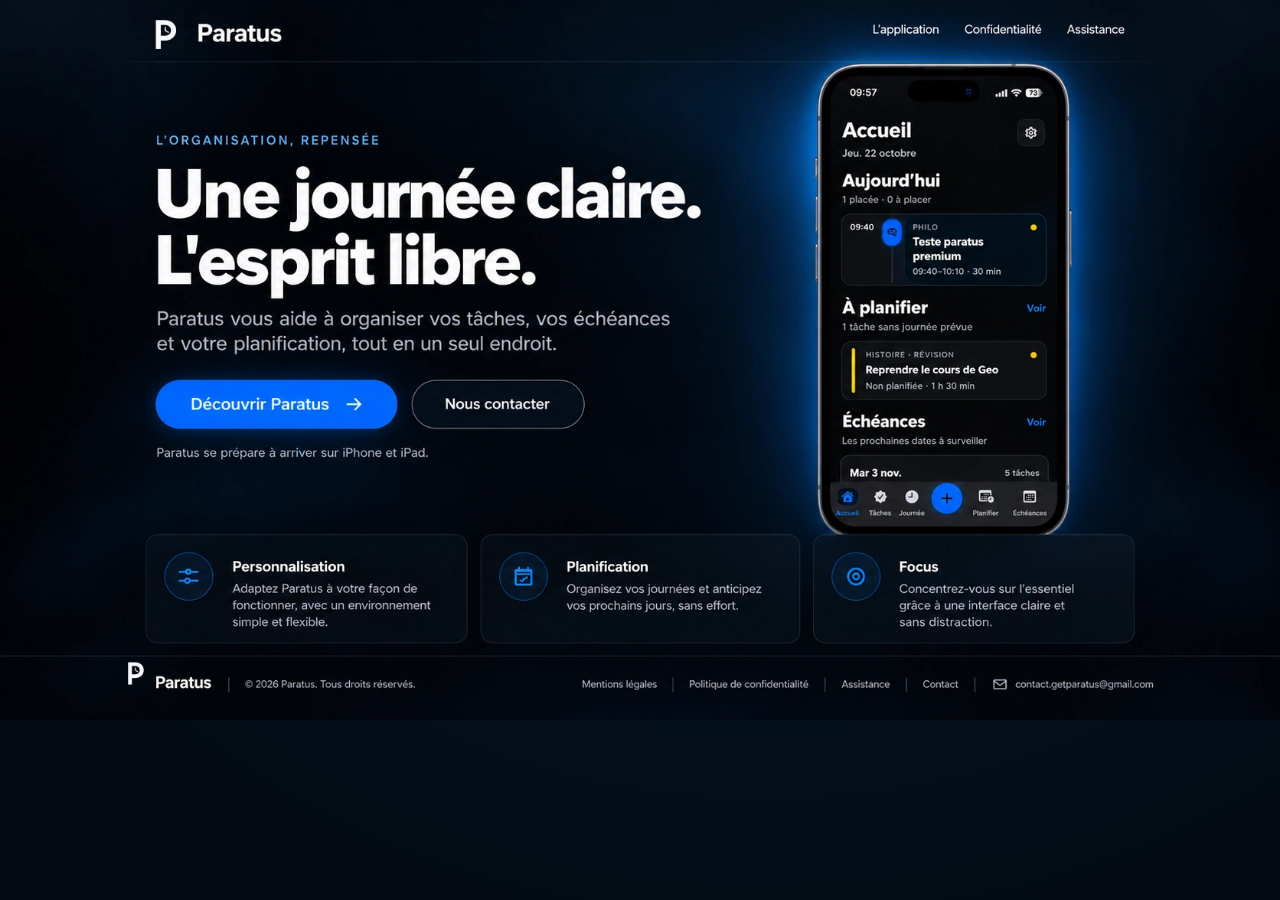
==== commit 87edf7b8: "Accueil Paratus fidèle à la maquette validée" ====
--- a/index.html
+++ b/index.html
@@ -1,36 +1,61 @@
 <!doctype html>
 <html lang="fr">
 <head>
-<meta charset="utf-8"><meta name="viewport" content="width=device-width,initial-scale=1"><meta name="theme-color" content="#080c13">
-<title>Paratus — Une journée claire. L’esprit libre.</title>
-<meta name="description" content="Paratus réunit les tâches, les échéances et la planification au même endroit. Découvrez l'application iPhone et iPad.">
+<meta charset="utf-8"><meta name="viewport" content="width=device-width, initial-scale=1">
+<meta name="theme-color" content="#050e1a"><title>Paratus — Une journée claire. L’esprit libre.</title>
+<meta name="description" content="Paratus réunit vos tâches, vos échéances et votre planification, tout en un seul endroit. Découvrez l’application pour iPhone et iPad.">
 <meta name="robots" content="noindex,nofollow"><link rel="canonical" href="https://getparatus.fr/">
-<link rel="icon" href="assets/logo.svg" type="image/svg+xml">
-<link rel="stylesheet" href="assets/premium.css">
-<script src="assets/premium.js" defer></script>
+<link rel="icon" type="image/svg+xml" href="assets/logo.svg">
+<link rel="preload" as="image" href="assets/maquette-fidele.webp">
+<link rel="stylesheet" href="assets/maquette-fidele.css"><script src="assets/maquette-fidele.js" defer></script>
 </head>
 <body>
-<a class="skip" href="#contenu">Passer au contenu</a>
-<header class="site-header"><nav class="wrap topbar" aria-label="Navigation principale">
-<a class="brand" href="index.html" aria-label="Paratus, accueil"><img src="assets/logo.svg" alt="" width="28" height="42"><span>Paratus</span></a>
-<div class="nav-links"><a href="#fonctionnalites">L’application</a><a href="confidentialite.html">Confidentialité</a><a href="assistance.html">Assistance <span aria-hidden="true">↗</span></a></div>
-</nav></header>
-<main id="contenu">
-<section class="hero wrap" aria-labelledby="hero-title">
-  <div class="hero-text"><p class="eyebrow">L’organisation, repensée</p><h1 id="hero-title">Une journée claire.<br><span>L’esprit libre.</span></h1><p class="hero-desc">Tes tâches, tes échéances et ton planning enfin réunis au même endroit. Paratus t’aide à organiser ton quotidien, à ton rythme et à ta façon.</p><div class="hero-actions"><a class="btn btn-main" href="#fonctionnalites">Découvrir Paratus <span aria-hidden="true">→</span></a><a class="btn btn-sub" href="assistance.html">Nous contacter</a></div><p class="release-note"><span aria-hidden="true"></span> Paratus se prépare à arriver sur iPhone et iPad.</p></div>
-  <div class="phone-stage" aria-label="Aperçu de l'écran Accueil de l'application Paratus"><div class="phone" role="img" aria-label="Accueil Paratus : une tâche aujourd'hui, une tâche à planifier et plusieurs échéances"><div class="screen">
-    <div class="ios-status"><span>09:57</span><span class="status-right" aria-hidden="true">▂▅▇ &nbsp;◕ &nbsp;▰</span></div><div class="dynamic-island" aria-hidden="true"></div>
-    <div class="app-header"><div><div class="app-title">Accueil</div><div class="app-date">Jeu. 22 octobre</div></div><div class="app-settings" aria-hidden="true">⚙</div></div>
-    <section class="app-section"><div class="app-heading"><h2>Aujourd’hui</h2><span>Voir</span></div><p class="app-subtitle">1 placée · 0 à placer</p><div class="today-card"><span class="at-time">09:40</span><div class="timeline"><span class="timeline-icon">♧</span></div><div class="today-content"><div class="task-meta">PHILO <span>●</span></div><strong>Teste paratus<br>premium</strong><small>09:40–10:10 · 30 min</small></div></div></section>
-    <section class="app-section plan-section"><div class="app-heading"><h2>À planifier</h2><span>Voir</span></div><p class="app-subtitle">1 tâche sans journée prévue</p><div class="task-group"><div class="group-heading"><strong>Échéance · Mar 3 nov.</strong><span>1 tâche</span></div><div class="task-row"><i class="task-stripe yellow"></i><div><span class="task-meta">HISTOIRE · RÉVISION</span><strong>Reprendre le cours de Geo</strong><small>Non planifiée · 1 h 30 min</small></div><span class="dot yellow-dot"></span></div></div></section>
-    <section class="app-section deadlines-section"><div class="app-heading"><h2>Échéances</h2><span>Ouvrir</span></div><p class="app-subtitle">Les prochaines dates à surveiller</p><div class="task-group"><div class="group-heading"><strong>Mar 3 nov.</strong><span>5 tâches</span></div><div class="task-row"><i class="task-stripe orange"></i><div><span class="task-meta">ESPAGNOL · ORAL</span><strong>Oral espagnol</strong><small>Prévu jeu. 22 octobre + ven. 23 octobre</small></div><span class="dot red-dot"></span></div><div class="task-row"><i class="task-stripe red"></i><div><span class="task-meta">MATHS</span><strong>DM de maths</strong><small>Prévu sam. 24 + dim. 25 octobre</small></div><span class="dot yellow-dot"></span></div></div></section>
-    <div class="app-tabbar" aria-hidden="true"><span class="tab active"><span>⌂</span>Accueil</span><span class="tab"><span>✿</span>Tâches</span><span class="tab"><span>◷</span>Journée</span><span class="tab-plus">+</span><span class="tab"><span>▦</span>Planifier</span><span class="tab"><span>▦</span>Échéances</span></div>
-  </div></div></div>
+<a class="skip" href="#main">Passer au contenu</a>
+<main id="main">
+<section class="desktop" aria-label="Paratus — Une journée claire. L’esprit libre.">
+  <div class="poster-frame">
+    <img class="poster" src="assets/maquette-fidele.webp" width="1672" height="941" alt="Paratus : une journée claire, l’esprit libre. Aperçu fidèle de l’application et de ses fonctionnalités Personnalisation, Planification et Focus." draggable="false">
+    <a class="hit header-logo" href="index.html" aria-label="Paratus — Accueil"></a>
+    <a class="hit header-application" href="#fonctionnalites" aria-label="L’application"></a>
+    <a class="hit header-privacy" href="confidentialite.html" aria-label="Confidentialité"></a>
+    <a class="hit header-support" href="assistance.html" aria-label="Assistance"></a>
+    <button class="hit discover" type="button" data-open-film aria-label="Découvrir Paratus : voir le film de présentation"></button>
+    <a class="hit contact" href="assistance.html" aria-label="Nous contacter"></a>
+    <div id="fonctionnalites" class="anchor-features" aria-hidden="true"></div>
+    <a class="hit footer-logo" href="index.html" aria-label="Paratus"></a>
+    <a class="hit footer-legal" href="mentions-legales.html" aria-label="Mentions légales"></a>
+    <a class="hit footer-privacy" href="confidentialite.html" aria-label="Politique de confidentialité"></a>
+    <a class="hit footer-support" href="assistance.html" aria-label="Assistance"></a>
+    <a class="hit footer-contact" href="assistance.html" aria-label="Contact"></a>
+    <a class="hit footer-email" href="mailto:contact.getparatus@gmail.com" aria-label="Écrire à contact.getparatus@gmail.com"></a>
+  </div>
 </section>
-<section class="features wrap" id="fonctionnalites" aria-labelledby="feature-title"><div class="features-intro"><p class="eyebrow">Tout, au même endroit</p><h2 id="feature-title">Moins de dispersion. <span>Plus de temps pour toi.</span></h2></div><div class="feature-row"><article class="feature" data-appear><span class="feature-icon" aria-hidden="true">≋</span><div><h3>Personnalisation</h3><p>Des tâches, des couleurs et des choix qui s’adaptent à ta façon de travailler.</p></div></article><article class="feature" data-appear><span class="feature-icon" aria-hidden="true">▦</span><div><h3>Planification</h3><p>Ton planning et tes échéances réunis dans une vue claire.</p></div></article><article class="feature" data-appear><span class="feature-icon" aria-hidden="true">◷</span><div><h3>Focus</h3><p>Un minuteur lié à tes tâches pour avancer sur l’essentiel.</p></div></article></div></section>
-<section class="video-section wrap" id="presentation"><div class="video-content" data-appear><p class="eyebrow">Découvrir Paratus</p><h2>Une application.<br><span>Pour tout organiser.</span></h2><p>Découvre Paratus en mouvement dans notre film de présentation.</p><button class="btn btn-main" id="open-video" type="button">Voir le film <span aria-hidden="true">▶</span></button></div><button class="video-preview" id="preview-video" type="button" aria-label="Lancer le film de présentation de Paratus"><img src="assets/film-cover.webp" alt="Aperçu de Paratus dans son film de présentation" loading="lazy"><span class="play-icon" aria-hidden="true">▶</span><small>28 secondes · avec son</small></button></section>
-<section class="quiet-cta wrap" data-appear><div><h2>Simple à utiliser.<br>Libre de t’organiser.</h2><p>Paratus fonctionne sans compte. La sauvegarde en ligne est facultative.</p></div><a href="confidentialite.html" class="subtle-link">Notre approche de la confidentialité <span aria-hidden="true">↗</span></a></section>
+<section class="mobile" aria-label="Paratus pour iPhone et iPad">
+  <header class="mobile-nav">
+    <a class="brand" href="index.html"><img src="assets/logo.svg" width="33" height="41" alt=""><span>Paratus</span></a>
+    <a class="nav-contact" href="assistance.html">Assistance</a>
+  </header>
+  <div class="mobile-hero">
+    <p class="eyebrow">L’organisation, repensée</p>
+    <h1>Une journée claire.<br>L’esprit libre.</h1>
+    <p class="desc">Paratus vous aide à organiser vos tâches, vos échéances et votre planification, tout en un seul endroit.</p>
+    <div class="mobile-actions"><button class="primary" type="button" data-open-film>Découvrir Paratus <span aria-hidden="true">→</span></button><a href="assistance.html" class="secondary">Nous contacter</a></div>
+    <p class="footnote">Paratus se prépare à arriver sur iPhone et iPad.</p>
+    <img class="mobile-phone" src="assets/telephone-reel.webp" alt="Aperçu de l’écran Accueil de Paratus, avec les tâches du jour, à planifier et les échéances" width="435" height="755" loading="eager">
+  </div>
+  <div class="features" aria-label="Fonctionnalités">
+    <div class="feature"><span class="feature-icon" aria-hidden="true"><svg viewBox="0 0 24 24" fill="none" stroke="currentColor" stroke-width="1.7"><path d="M4 7h16M4 17h16"/><circle cx="9" cy="7" r="2" fill="#081523"/><circle cx="16" cy="17" r="2" fill="#081523"/></svg></span><div><h2>Personnalisation</h2><p>Adaptez Paratus à votre façon de fonctionner, avec un environnement simple et flexible.</p></div></div>
+    <div class="feature"><span class="feature-icon" aria-hidden="true"><svg viewBox="0 0 24 24" fill="none" stroke="currentColor" stroke-width="1.7"><rect x="3" y="5" width="18" height="16" rx="2"/><path d="M7 3v4M17 3v4M3 10h18M8 15l2.5 2.5L16 12"/></svg></span><div><h2>Planification</h2><p>Organisez vos journées et anticipez vos prochains jours, sans effort.</p></div></div>
+    <div class="feature"><span class="feature-icon" aria-hidden="true"><svg viewBox="0 0 24 24" fill="none" stroke="currentColor" stroke-width="1.7"><circle cx="12" cy="12" r="9"/><circle cx="12" cy="12" r="4"/><circle cx="12" cy="12" r="1" fill="currentColor"/></svg></span><div><h2>Focus</h2><p>Concentrez-vous sur l’essentiel grâce à une interface claire et sans distraction.</p></div></div>
+  </div>
+  <footer class="mobile-footer"><span>© 2026 Paratus</span><div><a href="mentions-legales.html">Mentions légales</a><a href="confidentialite.html">Confidentialité</a><a href="assistance.html">Assistance</a><a href="mailto:contact.getparatus@gmail.com">Contact</a></div></footer>
+</section>
 </main>
-<footer class="footer"><div class="wrap footer-inner"><a class="brand brand-footer" href="index.html"><img src="assets/logo.svg" alt="" width="21" height="32"><span>Paratus</span></a><div class="footer-links"><a href="mentions-legales.html">Mentions légales</a><a href="confidentialite.html">Confidentialité</a><a href="assistance.html">Assistance</a><a href="mailto:contact.getparatus@gmail.com">Contact</a></div><small>© 2026 Paratus</small></div></footer>
-<dialog id="video-dialog" class="video-dialog" aria-label="Vidéo de présentation Paratus"><div class="video-top"><strong>Présentation de Paratus</strong><button id="close-video" aria-label="Fermer la vidéo" type="button">✕</button></div><video id="film" controls playsinline preload="none" poster="assets/film-cover.webp"><source src="assets/paratus-pub-v5.mp4" type="video/mp4">Votre navigateur ne prend pas en charge cette vidéo.</video></dialog>
-</body></html>
+<div class="film-layer" id="film-layer" hidden>
+  <div class="film-shade" data-close-film></div>
+  <div class="film-dialog" role="dialog" aria-modal="true" aria-labelledby="film-title" tabindex="-1">
+    <div class="film-toolbar"><h2 id="film-title">Découvrir Paratus</h2><button type="button" class="film-close" data-close-film aria-label="Fermer la vidéo">✕</button></div>
+    <video id="film-video" controls playsinline preload="none" poster="assets/film-cover.webp"><source src="assets/paratus-pub-v5.mp4" type="video/mp4">Votre navigateur ne prend pas en charge la lecture vidéo.</video>
+  </div>
+</div>
+</body></html>
--- a/assets/maquette-fidele.css
+++ b/assets/maquette-fidele.css
@@ -0,0 +1,2 @@
+*{box-sizing:border-box}html{background:#030b16;scroll-behavior:smooth}body{margin:0;color:#f6f8fc;font-family:Inter,-apple-system,BlinkMacSystemFont,"Segoe UI",Arial,sans-serif;background:radial-gradient(ellipse at 60% 35%,#06192c,#030a13 78%);min-height:100svh}.skip{position:fixed;top:-80px;left:15px;z-index:100;padding:12px;background:#fff;color:#000}.skip:focus{top:12px}.desktop{display:flex;justify-content:center;min-height:100svh;align-items:flex-start}.poster-frame{position:relative;width:min(100%,1672px);aspect-ratio:1672/941;isolation:isolate}.poster{display:block;width:100%;height:auto;user-select:none;-webkit-user-drag:none}.hit{position:absolute;display:block;padding:0;margin:0;border:0;background:transparent;cursor:pointer;border-radius:9px;font:inherit}.hit:focus-visible{outline:3px solid #63c4ff;outline-offset:-2px;background:rgba(0,153,255,.10)}.header-logo{left:11.3%;top:1.1%;width:12%;height:7%}.header-application{left:66.8%;top:1.4%;width:7.9%;height:5.4%}.header-privacy{left:74.8%;top:1.4%;width:8.6%;height:5.4%}.header-support{left:84%;top:1.4%;width:8.2%;height:5.4%}.discover{left:11.6%;top:52.1%;width:19%;height:6.9%;border-radius:35px}.contact{left:31.7%;top:52.1%;width:13.5%;height:6.9%;border-radius:35px}.anchor-features{position:absolute;top:73%;left:0;width:1px;height:1px}.footer-logo{left:9.4%;top:91.1%;width:9.8%;height:5.4%}.footer-legal{left:44.5%;top:92.4%;width:7%;height:4.3%}.footer-privacy{left:52.1%;top:92.4%;width:10.1%;height:4.3%}.footer-support{left:62.8%;top:92.4%;width:7.2%;height:4.3%}.footer-contact{left:70.5%;top:92.4%;width:5.4%;height:4.3%}.footer-email{left:77%;top:92.4%;width:17%;height:4.3%}.mobile{display:none}.film-layer[hidden]{display:none!important}.film-layer{position:fixed;inset:0;z-index:200;display:grid;place-items:center;padding:24px}.film-shade{position:absolute;inset:0;background:rgba(0,0,0,.82);backdrop-filter:blur(13px);cursor:pointer}.film-dialog{position:relative;max-height:94svh;max-width:min(430px,94vw);width:100%;padding:14px;background:#0b1320;border:1px solid #31445f;border-radius:20px;box-shadow:0 35px 110px #000}.film-toolbar{display:flex;align-items:center;justify-content:space-between;gap:20px;margin-bottom:10px}.film-toolbar h2{font-size:16px;margin:0;font-weight:650}.film-close{font-size:18px;color:white;background:#1a2b3d;border:1px solid #354861;border-radius:50%;width:36px;height:36px;cursor:pointer}.film-dialog video{display:block;width:100%;max-height:calc(94svh - 94px);object-fit:contain;background:#01050d;border-radius:12px}@media(min-width:1673px){.poster-frame{margin-top:0}}@media(max-width:950px){.desktop{display:none}.mobile{display:block;max-width:620px;margin:auto;overflow:hidden}.mobile-nav{display:flex;justify-content:space-between;align-items:center;padding:21px 24px 18px;border-bottom:1px solid #263145}.brand{display:flex;align-items:center;gap:8px;color:white;text-decoration:none;font-weight:750;font-size:22px;letter-spacing:-.6px}.brand img{object-fit:contain;width:29px;height:37px}.nav-contact{font-size:13px;color:#dce7f6;text-decoration:none;padding:9px 12px;border:1px solid #3c5778;border-radius:40px}.mobile-hero{position:relative;padding:43px 24px 0;background:radial-gradient(ellipse at 75% 58%,#034285 0%,#05162c 35%,transparent 67%)}.eyebrow{color:#4caaff;font-size:11px;letter-spacing:2.6px;font-weight:750;text-transform:uppercase;margin:0 0 20px}.mobile h1{font-size:clamp(38px,9.1vw,58px);line-height:1.07;letter-spacing:-2px;margin:0 0 22px;font-weight:800}.desc{color:#a6b3c7;font-size:16px;line-height:1.5;max-width:470px;margin:0}.mobile-actions{display:flex;flex-wrap:wrap;gap:11px;margin:23px 0}.primary,.secondary{font-family:inherit;font-size:14px;font-weight:650;text-decoration:none;padding:13px 18px;border-radius:27px;cursor:pointer}.primary{background:linear-gradient(145deg,#128efe,#006cfc);border:1px solid #178bff;color:#fff}.primary span{margin-left:9px}.secondary{border:1px solid #6d7c91;background:transparent;color:#fff}.footnote{color:#99a7ba;font-size:12px;margin:0}.mobile-phone{display:block;width:min(100%,355px);height:auto;position:relative;margin:22px auto 0;filter:drop-shadow(0 15px 28px #0062b644)}.features{display:grid;gap:12px;padding:22px 24px 35px}.feature{display:flex;gap:18px;border:1px solid #233852;background:rgba(10,22,38,.9);padding:16px 18px;border-radius:16px}.feature-icon{width:43px;height:43px;flex:none;border:1px solid #0968b9;color:#138cf0;border-radius:50%;display:grid;place-items:center;background:#091c34}.feature-icon svg{width:22px;height:22px}.feature h2{font-size:16px;margin:0 0 6px;font-weight:700}.feature p{font-size:13px;line-height:1.5;color:#a1aec2;margin:0}.mobile-footer{border-top:1px solid #26364d;padding:22px 24px 40px;color:#8b9caf;font-size:12px}.mobile-footer div{display:flex;gap:12px;flex-wrap:wrap;margin-top:13px}.mobile-footer a{color:#bac6d8;text-decoration:none}}
+@media(prefers-reduced-motion:reduce){html{scroll-behavior:auto}}
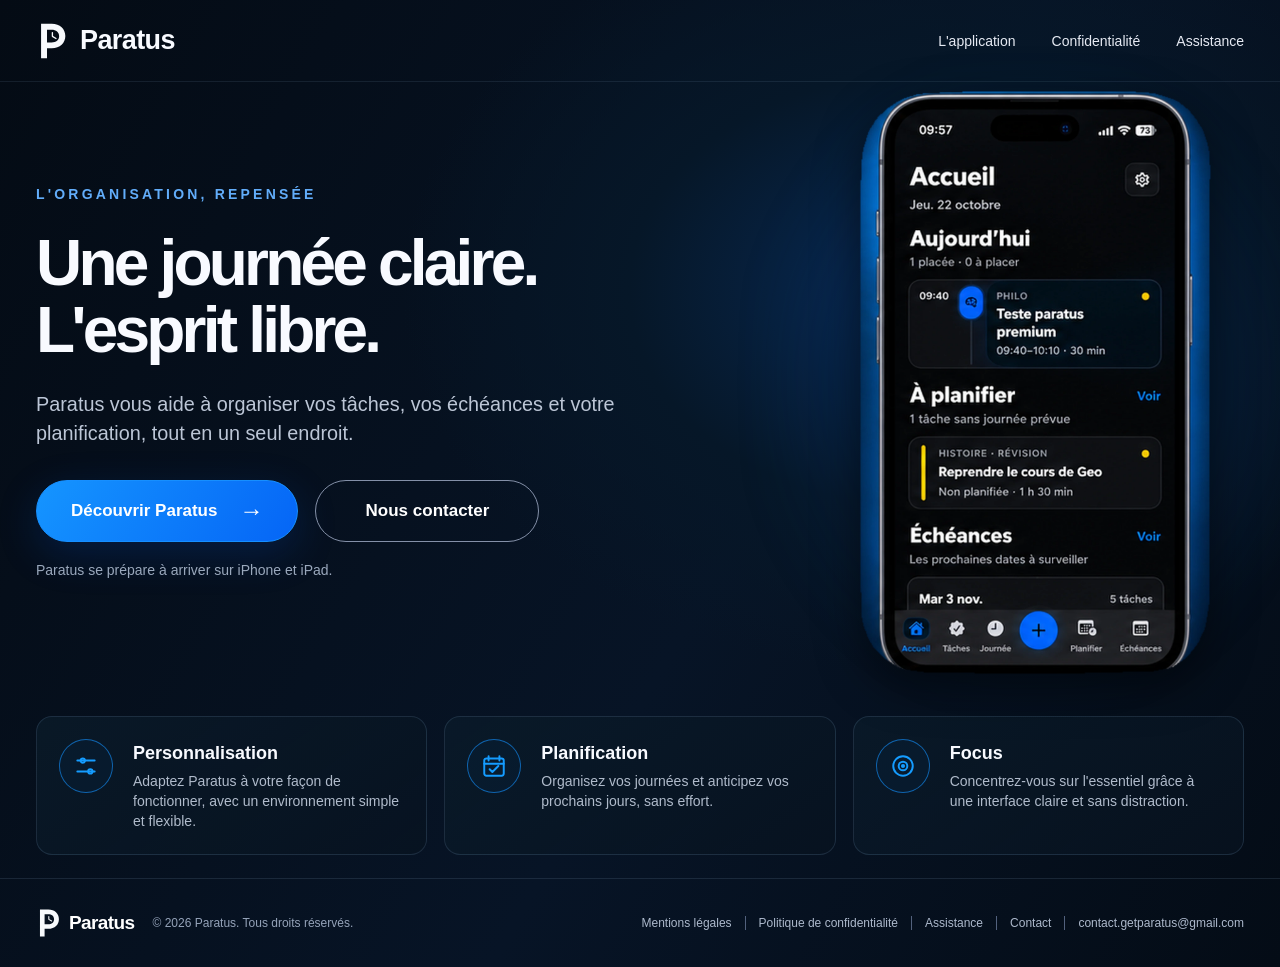
==== commit e144e536: "Site Paratus : textes HTML nets et téléphone fidèle à la maquette" ====
--- a/index.html
+++ b/index.html
@@ -1,61 +1,41 @@
 <!doctype html>
 <html lang="fr">
 <head>
-<meta charset="utf-8"><meta name="viewport" content="width=device-width, initial-scale=1">
-<meta name="theme-color" content="#050e1a"><title>Paratus — Une journée claire. L’esprit libre.</title>
-<meta name="description" content="Paratus réunit vos tâches, vos échéances et votre planification, tout en un seul endroit. Découvrez l’application pour iPhone et iPad.">
-<meta name="robots" content="noindex,nofollow"><link rel="canonical" href="https://getparatus.fr/">
-<link rel="icon" type="image/svg+xml" href="assets/logo.svg">
-<link rel="preload" as="image" href="assets/maquette-fidele.webp">
-<link rel="stylesheet" href="assets/maquette-fidele.css"><script src="assets/maquette-fidele.js" defer></script>
+<meta charset="utf-8"><meta name="viewport" content="width=device-width,initial-scale=1">
+<meta name="theme-color" content="#050d18">
+<meta name="description" content="Paratus réunit vos tâches, vos échéances et votre planification en un seul endroit. Découvrez Paratus sur iPhone et iPad.">
+<meta name="robots" content="noindex,nofollow">
+<link rel="canonical" href="https://getparatus.fr/"><link rel="icon" type="image/svg+xml" href="assets/logo.svg">
+<link rel="preload" as="image" href="assets/telephone-seul.webp">
+<link rel="stylesheet" href="assets/landing-real.css">
+<title>Paratus — Une journée claire. L'esprit libre.</title>
 </head>
 <body>
-<a class="skip" href="#main">Passer au contenu</a>
-<main id="main">
-<section class="desktop" aria-label="Paratus — Une journée claire. L’esprit libre.">
-  <div class="poster-frame">
-    <img class="poster" src="assets/maquette-fidele.webp" width="1672" height="941" alt="Paratus : une journée claire, l’esprit libre. Aperçu fidèle de l’application et de ses fonctionnalités Personnalisation, Planification et Focus." draggable="false">
-    <a class="hit header-logo" href="index.html" aria-label="Paratus — Accueil"></a>
-    <a class="hit header-application" href="#fonctionnalites" aria-label="L’application"></a>
-    <a class="hit header-privacy" href="confidentialite.html" aria-label="Confidentialité"></a>
-    <a class="hit header-support" href="assistance.html" aria-label="Assistance"></a>
-    <button class="hit discover" type="button" data-open-film aria-label="Découvrir Paratus : voir le film de présentation"></button>
-    <a class="hit contact" href="assistance.html" aria-label="Nous contacter"></a>
-    <div id="fonctionnalites" class="anchor-features" aria-hidden="true"></div>
-    <a class="hit footer-logo" href="index.html" aria-label="Paratus"></a>
-    <a class="hit footer-legal" href="mentions-legales.html" aria-label="Mentions légales"></a>
-    <a class="hit footer-privacy" href="confidentialite.html" aria-label="Politique de confidentialité"></a>
-    <a class="hit footer-support" href="assistance.html" aria-label="Assistance"></a>
-    <a class="hit footer-contact" href="assistance.html" aria-label="Contact"></a>
-    <a class="hit footer-email" href="mailto:contact.getparatus@gmail.com" aria-label="Écrire à contact.getparatus@gmail.com"></a>
-  </div>
+<a class="skip" href="#contenu">Passer au contenu</a>
+<header class="site-header"><nav class="wrap nav" aria-label="Navigation principale">
+<a class="brand" href="index.html" aria-label="Paratus, accueil"><img src="assets/logo.svg" width="32" height="40" alt=""><span>Paratus</span></a>
+<div class="nav-links"><a href="#fonctionnalites">L'application</a><a href="confidentialite.html">Confidentialité</a><a href="assistance.html">Assistance</a></div>
+</nav></header>
+<main id="contenu">
+<section class="hero wrap" aria-labelledby="hero-title">
+<div class="hero-copy">
+<p class="eyebrow">L'organisation, repensée</p>
+<h1 id="hero-title">Une journée claire.<br>L'esprit libre.</h1>
+<p class="hero-desc">Paratus vous aide à organiser vos tâches, vos échéances et votre planification, tout en un seul endroit.</p>
+<div class="cta-row"><button type="button" class="cta primary" data-open-film>Découvrir Paratus <span aria-hidden="true">→</span></button><a href="assistance.html" class="cta secondary">Nous contacter</a></div>
+<p class="release">Paratus se prépare à arriver sur iPhone et iPad.</p>
+</div>
+<div class="phone-stage" aria-label="Aperçu de l'application Paratus">
+<img class="phone-image" src="assets/telephone-seul.webp" width="1161" height="1908" alt="Le téléphone de la maquette Paratus avec ses vraies cartes, tâches, échéances et icônes" fetchpriority="high" draggable="false">
+</div>
 </section>
-<section class="mobile" aria-label="Paratus pour iPhone et iPad">
-  <header class="mobile-nav">
-    <a class="brand" href="index.html"><img src="assets/logo.svg" width="33" height="41" alt=""><span>Paratus</span></a>
-    <a class="nav-contact" href="assistance.html">Assistance</a>
-  </header>
-  <div class="mobile-hero">
-    <p class="eyebrow">L’organisation, repensée</p>
-    <h1>Une journée claire.<br>L’esprit libre.</h1>
-    <p class="desc">Paratus vous aide à organiser vos tâches, vos échéances et votre planification, tout en un seul endroit.</p>
-    <div class="mobile-actions"><button class="primary" type="button" data-open-film>Découvrir Paratus <span aria-hidden="true">→</span></button><a href="assistance.html" class="secondary">Nous contacter</a></div>
-    <p class="footnote">Paratus se prépare à arriver sur iPhone et iPad.</p>
-    <img class="mobile-phone" src="assets/telephone-reel.webp" alt="Aperçu de l’écran Accueil de Paratus, avec les tâches du jour, à planifier et les échéances" width="435" height="755" loading="eager">
-  </div>
-  <div class="features" aria-label="Fonctionnalités">
-    <div class="feature"><span class="feature-icon" aria-hidden="true"><svg viewBox="0 0 24 24" fill="none" stroke="currentColor" stroke-width="1.7"><path d="M4 7h16M4 17h16"/><circle cx="9" cy="7" r="2" fill="#081523"/><circle cx="16" cy="17" r="2" fill="#081523"/></svg></span><div><h2>Personnalisation</h2><p>Adaptez Paratus à votre façon de fonctionner, avec un environnement simple et flexible.</p></div></div>
-    <div class="feature"><span class="feature-icon" aria-hidden="true"><svg viewBox="0 0 24 24" fill="none" stroke="currentColor" stroke-width="1.7"><rect x="3" y="5" width="18" height="16" rx="2"/><path d="M7 3v4M17 3v4M3 10h18M8 15l2.5 2.5L16 12"/></svg></span><div><h2>Planification</h2><p>Organisez vos journées et anticipez vos prochains jours, sans effort.</p></div></div>
-    <div class="feature"><span class="feature-icon" aria-hidden="true"><svg viewBox="0 0 24 24" fill="none" stroke="currentColor" stroke-width="1.7"><circle cx="12" cy="12" r="9"/><circle cx="12" cy="12" r="4"/><circle cx="12" cy="12" r="1" fill="currentColor"/></svg></span><div><h2>Focus</h2><p>Concentrez-vous sur l’essentiel grâce à une interface claire et sans distraction.</p></div></div>
-  </div>
-  <footer class="mobile-footer"><span>© 2026 Paratus</span><div><a href="mentions-legales.html">Mentions légales</a><a href="confidentialite.html">Confidentialité</a><a href="assistance.html">Assistance</a><a href="mailto:contact.getparatus@gmail.com">Contact</a></div></footer>
+<section class="features wrap" id="fonctionnalites" aria-label="Fonctionnalités">
+<article class="feature"><span class="feat-icon" aria-hidden="true"><svg viewBox="0 0 24 24"><path d="M4 7h16M4 17h16"/><circle cx="9" cy="7" r="2"/><circle cx="16" cy="17" r="2"/></svg></span><div><h2>Personnalisation</h2><p>Adaptez Paratus à votre façon de fonctionner, avec un environnement simple et flexible.</p></div></article>
+<article class="feature"><span class="feat-icon" aria-hidden="true"><svg viewBox="0 0 24 24"><rect x="3" y="5" width="18" height="16" rx="2"/><path d="M7 3v4M17 3v4M3 10h18M8 15l2.5 2.5L16 12"/></svg></span><div><h2>Planification</h2><p>Organisez vos journées et anticipez vos prochains jours, sans effort.</p></div></article>
+<article class="feature"><span class="feat-icon" aria-hidden="true"><svg viewBox="0 0 24 24"><circle cx="12" cy="12" r="9"/><circle cx="12" cy="12" r="4"/><circle cx="12" cy="12" r="1"/></svg></span><div><h2>Focus</h2><p>Concentrez-vous sur l'essentiel grâce à une interface claire et sans distraction.</p></div></article>
 </section>
 </main>
-<div class="film-layer" id="film-layer" hidden>
-  <div class="film-shade" data-close-film></div>
-  <div class="film-dialog" role="dialog" aria-modal="true" aria-labelledby="film-title" tabindex="-1">
-    <div class="film-toolbar"><h2 id="film-title">Découvrir Paratus</h2><button type="button" class="film-close" data-close-film aria-label="Fermer la vidéo">✕</button></div>
-    <video id="film-video" controls playsinline preload="none" poster="assets/film-cover.webp"><source src="assets/paratus-pub-v5.mp4" type="video/mp4">Votre navigateur ne prend pas en charge la lecture vidéo.</video>
-  </div>
-</div>
-</body></html>+<footer class="footer"><div class="wrap footer-row"><div class="footer-left"><a class="footer-brand" href="index.html"><img src="assets/logo.svg" alt="" width="26" height="31"> Paratus</a><span>© 2026 Paratus. Tous droits réservés.</span></div><nav class="footer-nav" aria-label="Liens légaux"><a href="mentions-legales.html">Mentions légales</a><a href="confidentialite.html">Politique de confidentialité</a><a href="assistance.html">Assistance</a><a href="assistance.html">Contact</a><a href="mailto:contact.getparatus@gmail.com">contact.getparatus@gmail.com</a></nav></div></footer>
+<div class="film-layer" id="film-layer" hidden><div class="film-shade" data-close-film></div><div class="film-dialog" role="dialog" aria-modal="true" aria-labelledby="film-title" tabindex="-1"><div class="film-toolbar"><h2 id="film-title">Découvrir Paratus</h2><button type="button" class="film-close" data-close-film aria-label="Fermer la vidéo">✕</button></div><video id="film-video" controls playsinline preload="none" poster="assets/film-cover.webp"><source src="assets/paratus-pub-v5.mp4" type="video/mp4">Votre navigateur ne prend pas en charge cette vidéo.</video></div></div>
+<script src="assets/maquette-fidele.js" defer></script>
+</body></html>
--- a/assets/landing-real.css
+++ b/assets/landing-real.css
@@ -0,0 +1,4 @@
+:root{color-scheme:dark;--blue:#1594ff;--muted:#b1bdcd}*{box-sizing:border-box}html{background:#040b15;scroll-behavior:smooth}body{margin:0;min-width:320px;background:radial-gradient(ellipse 650px 480px at 72% 30%,#082a55 0%,#061728 45%,transparent 80%),linear-gradient(120deg,#040b14,#071426 57%,#040c16);font-family:Inter,-apple-system,BlinkMacSystemFont,"SF Pro Display","Segoe UI",Arial,sans-serif;color:#f8faff;-webkit-font-smoothing:antialiased;overflow-x:hidden}button{font:inherit}a{color:inherit;text-decoration:none}.wrap{width:min(1280px,calc(100% - 72px));margin:auto}.skip{position:fixed;top:-80px;left:15px;padding:12px;background:white;color:#000;z-index:30}.skip:focus{top:12px}.site-header{height:82px;border-bottom:1px solid #7b93b324}.nav{height:100%;display:flex;align-items:center;justify-content:space-between}.brand,.footer-brand{display:inline-flex;align-items:center;gap:12px;font-weight:750;font-size:27px;letter-spacing:-.6px}.brand img{width:32px;height:42px;object-fit:contain}.nav-links{display:flex;gap:36px;align-items:center;font-size:14px;font-weight:540;color:#e6eaf3}.nav-links a:hover,.footer a:hover{color:#47a9ff}.hero{min-height:585px;display:grid;grid-template-columns:minmax(0,1fr) minmax(300px,420px);align-items:center;gap:30px}.hero-copy{position:relative;z-index:1;max-width:770px}.eyebrow{color:#62adfa;text-transform:uppercase;letter-spacing:3.2px;font-size:14px;font-weight:750;margin:0 0 28px}h1{font-size:clamp(56px,5vw,79px);font-weight:820;letter-spacing:-3.8px;line-height:1.055;margin:0 0 25px;white-space:nowrap}.hero-desc{font-size:clamp(18px,1.55vw,22px);color:#bcc6d6;line-height:1.5;margin:0 0 31px;max-width:680px}.cta-row{display:flex;gap:17px;align-items:center;flex-wrap:wrap}.cta{min-height:62px;padding:0 34px;display:inline-flex;align-items:center;justify-content:center;gap:22px;border-radius:40px;cursor:pointer;font-size:17px;font-weight:630;transition:transform .16s,box-shadow .2s}.cta:hover{transform:translateY(-2px)}.cta:focus-visible,a:focus-visible,.film-close:focus-visible{outline:2px solid #84cbff;outline-offset:4px}.primary{background:linear-gradient(125deg,#1595ff,#0565f6);border:1px solid #168fff;color:white;box-shadow:0 12px 40px #0054d635}.primary:hover{box-shadow:0 13px 43px #0869e77b}.primary span{font-size:24px;font-weight:350}.secondary{background:transparent;border:1px solid #8490a8;color:white;min-width:224px}.release{font-size:14px;color:#9aa8bc;margin:20px 0 0}.phone-stage{position:relative;display:flex;align-items:center;justify-content:center;align-self:stretch;min-height:585px;isolation:isolate}.phone-stage:before{content:"";width:540px;height:620px;position:absolute;z-index:-1;pointer-events:none;background:radial-gradient(ellipse at center,#0863bc77,#052b5d44 40%,transparent 76%);filter:blur(16px)}.phone-image{width:365px;max-width:100%;height:auto;flex-shrink:0;filter:drop-shadow(0 14px 22px #0008);user-select:none;pointer-events:none}.features{display:grid;grid-template-columns:repeat(3,minmax(0,1fr));gap:17px;padding-top:34px;padding-bottom:23px}.feature{display:flex;align-items:flex-start;gap:20px;min-height:128px;padding:22px;background:linear-gradient(145deg,#0a1b2acc,#081320bb);border:1px solid #6d90b433;border-radius:16px}.feat-icon{flex:0 0 54px;width:54px;height:54px;border:1px solid #1389efaa;border-radius:50%;display:grid;place-items:center;color:#159cff;background:#0a264344}.feat-icon svg{width:26px;height:26px;fill:none;stroke:currentColor;stroke-width:1.8;stroke-linecap:round;stroke-linejoin:round}.feature h2{font-size:18px;margin:4px 0 7px;font-weight:700}.feature p{font-size:14px;color:#b0bbcb;line-height:1.45;margin:0}.footer{border-top:1px solid #7894b12d;min-height:89px;display:flex;align-items:center}.footer-row{display:flex;align-items:center;justify-content:space-between;gap:23px}.footer-left{display:flex;align-items:center;gap:18px;white-space:nowrap;font-size:12px;color:#95a3b9}.footer-brand{font-size:19px;color:#fff;gap:8px}.footer-brand img{width:25px;height:32px}.footer-nav{display:flex;flex-wrap:wrap;gap:13px;align-items:center;font-size:12px;color:#adb9cc}.footer-nav a:not(:first-child){border-left:1px solid #52617d;padding-left:13px}.film-layer[hidden]{display:none!important}.film-layer{position:fixed;inset:0;z-index:99;display:grid;place-items:center;padding:24px}.film-shade{position:absolute;inset:0;background:#01040cdd;backdrop-filter:blur(14px)}.film-dialog{position:relative;width:min(440px,100%);max-height:95dvh;padding:15px;background:#0c1726;border:1px solid #344761;border-radius:20px;box-shadow:0 30px 100px #000a}.film-toolbar{display:flex;align-items:center;justify-content:space-between;margin-bottom:10px}.film-toolbar h2{font-size:16px;margin:0}.film-close{border-radius:50%;width:36px;height:36px;border:1px solid #4b5873;background:#152538;color:white;cursor:pointer}.film-dialog video{display:block;width:100%;max-height:calc(95dvh - 95px);background:#000;border-radius:10px;object-fit:contain}
+@media(max-width:1250px){.hero{grid-template-columns:minmax(0,1fr) 365px}.phone-image{width:330px}.hero h1{font-size:clamp(47px,5.3vw,68px)}.hero-desc{font-size:18px}.feature{padding:17px;gap:12px}.feature p{font-size:13px}.footer-row{flex-wrap:wrap;padding:16px 0}}
+@media(max-width:850px){.wrap{width:min(100% - 44px,600px)}.site-header{height:75px}.brand{font-size:22px}.brand img{width:29px;height:37px}.nav-links{gap:17px;font-size:12px}.hero{display:flex;flex-direction:column;min-height:0;align-items:stretch;gap:0;padding-top:53px}.hero-copy{max-width:none}.eyebrow{font-size:11px;margin-bottom:20px;letter-spacing:2.4px}.hero h1{font-size:clamp(39px,8vw,58px);letter-spacing:-2.4px;white-space:normal}.hero-desc{font-size:17px}.cta{font-size:14px;min-height:52px;padding:0 20px;gap:12px}.secondary{min-width:auto}.release{font-size:12px}.phone-stage{min-height:auto;padding:35px 0 0}.phone-image{width:min(355px,88vw)}.phone-stage:before{width:440px;max-width:100%;height:500px}.features{grid-template-columns:1fr;padding-top:25px}.feature{min-height:0;padding:17px}.footer-row{flex-direction:column;align-items:flex-start}.footer-nav{gap:12px}}
+@media(max-width:450px){.wrap{width:calc(100% - 36px)}.nav-links a:first-child{display:none}.nav-links{gap:11px}.brand{font-size:20px}.hero{padding-top:42px}.hero h1{font-size:clamp(36px,10vw,46px)}.cta-row{gap:10px}.cta{padding:0 16px}.phone-image{width:min(341px,92vw)}.footer-left{white-space:normal;flex-wrap:wrap}}@media(prefers-reduced-motion:reduce){html{scroll-behavior:auto}.cta{transition:none}}
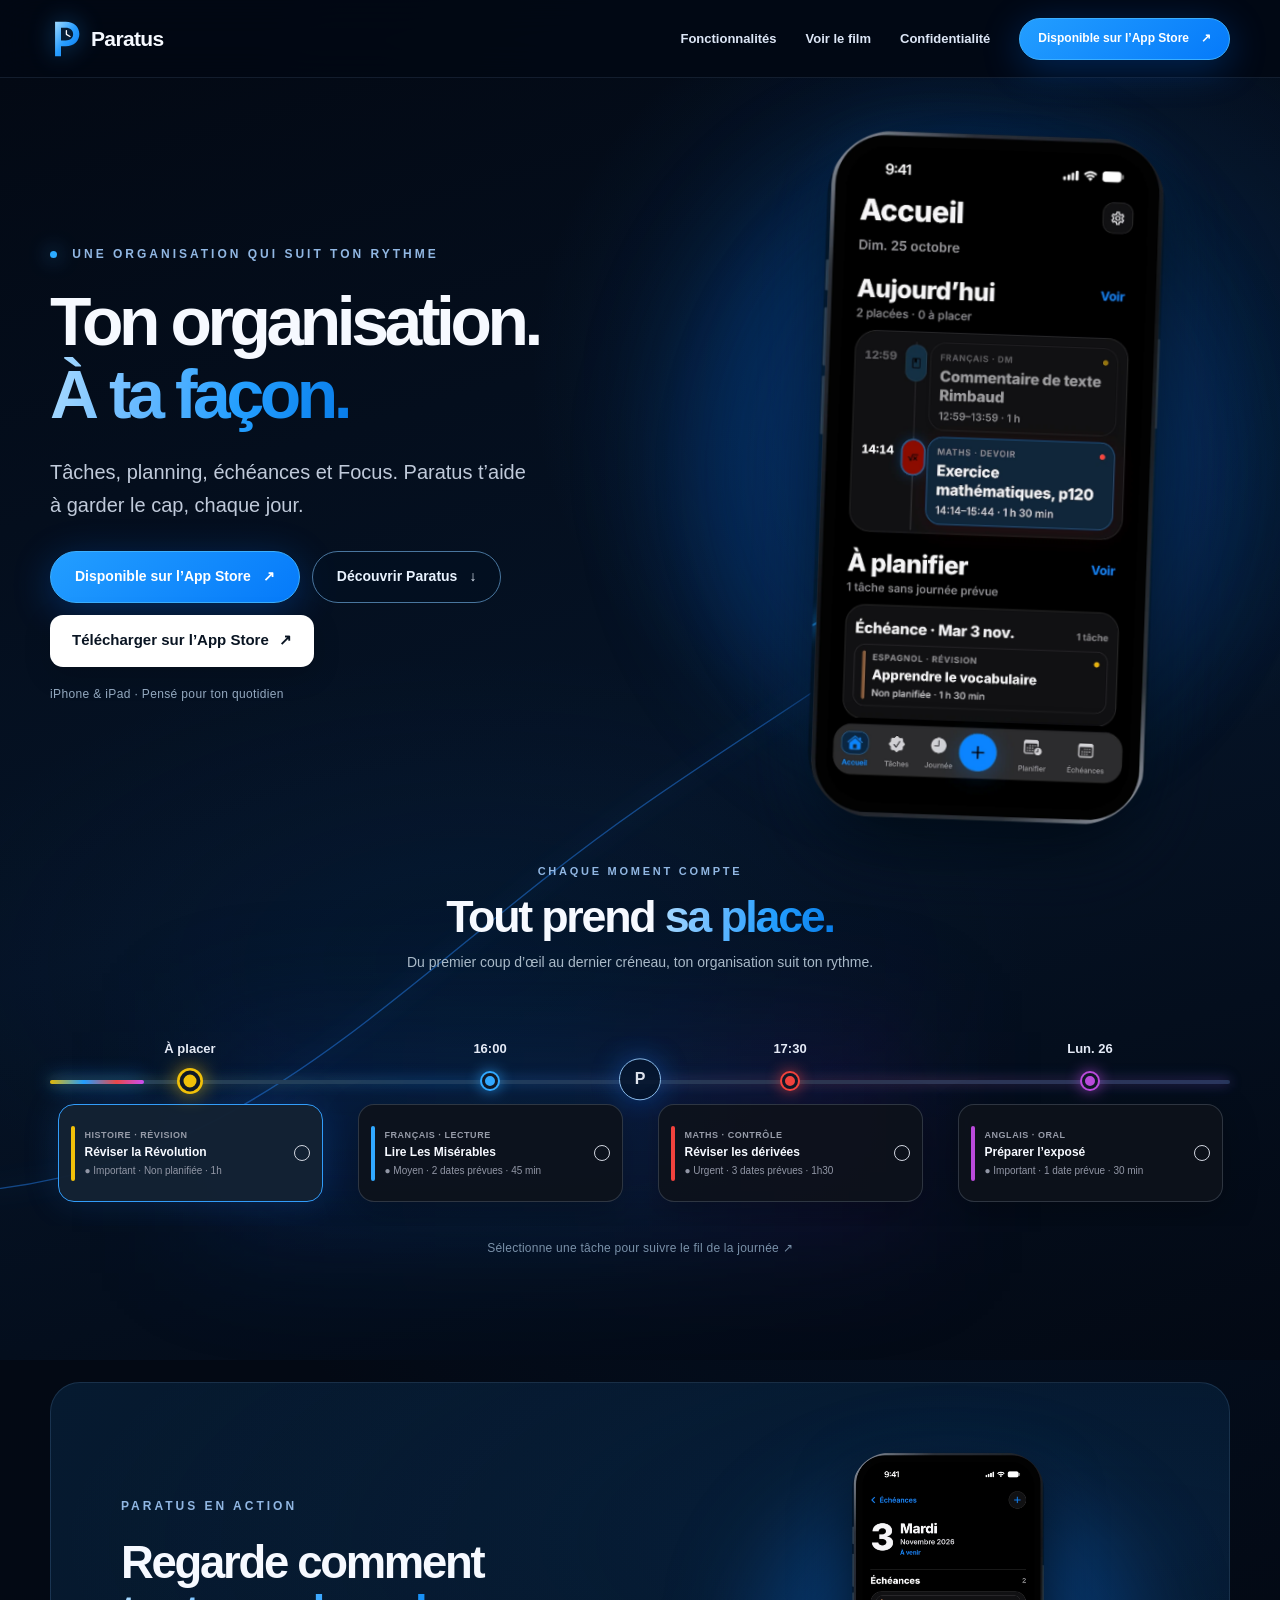
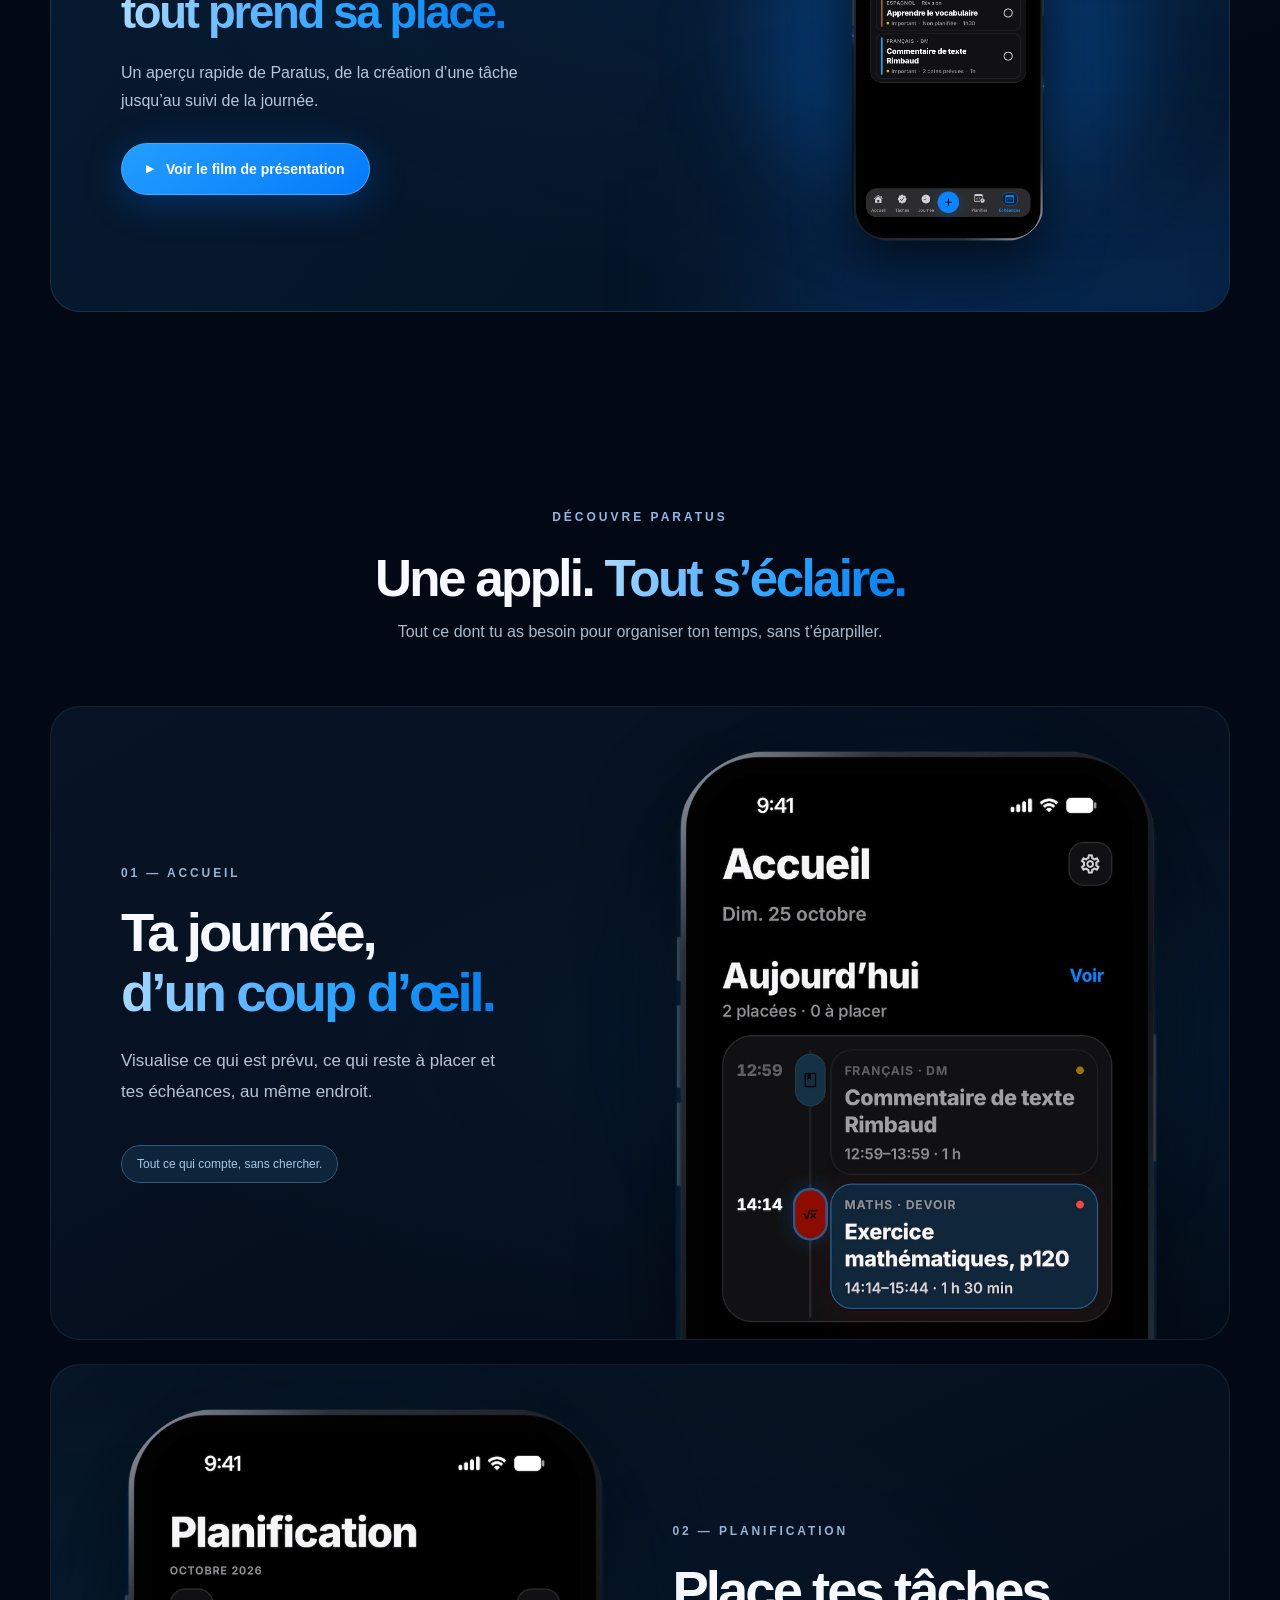
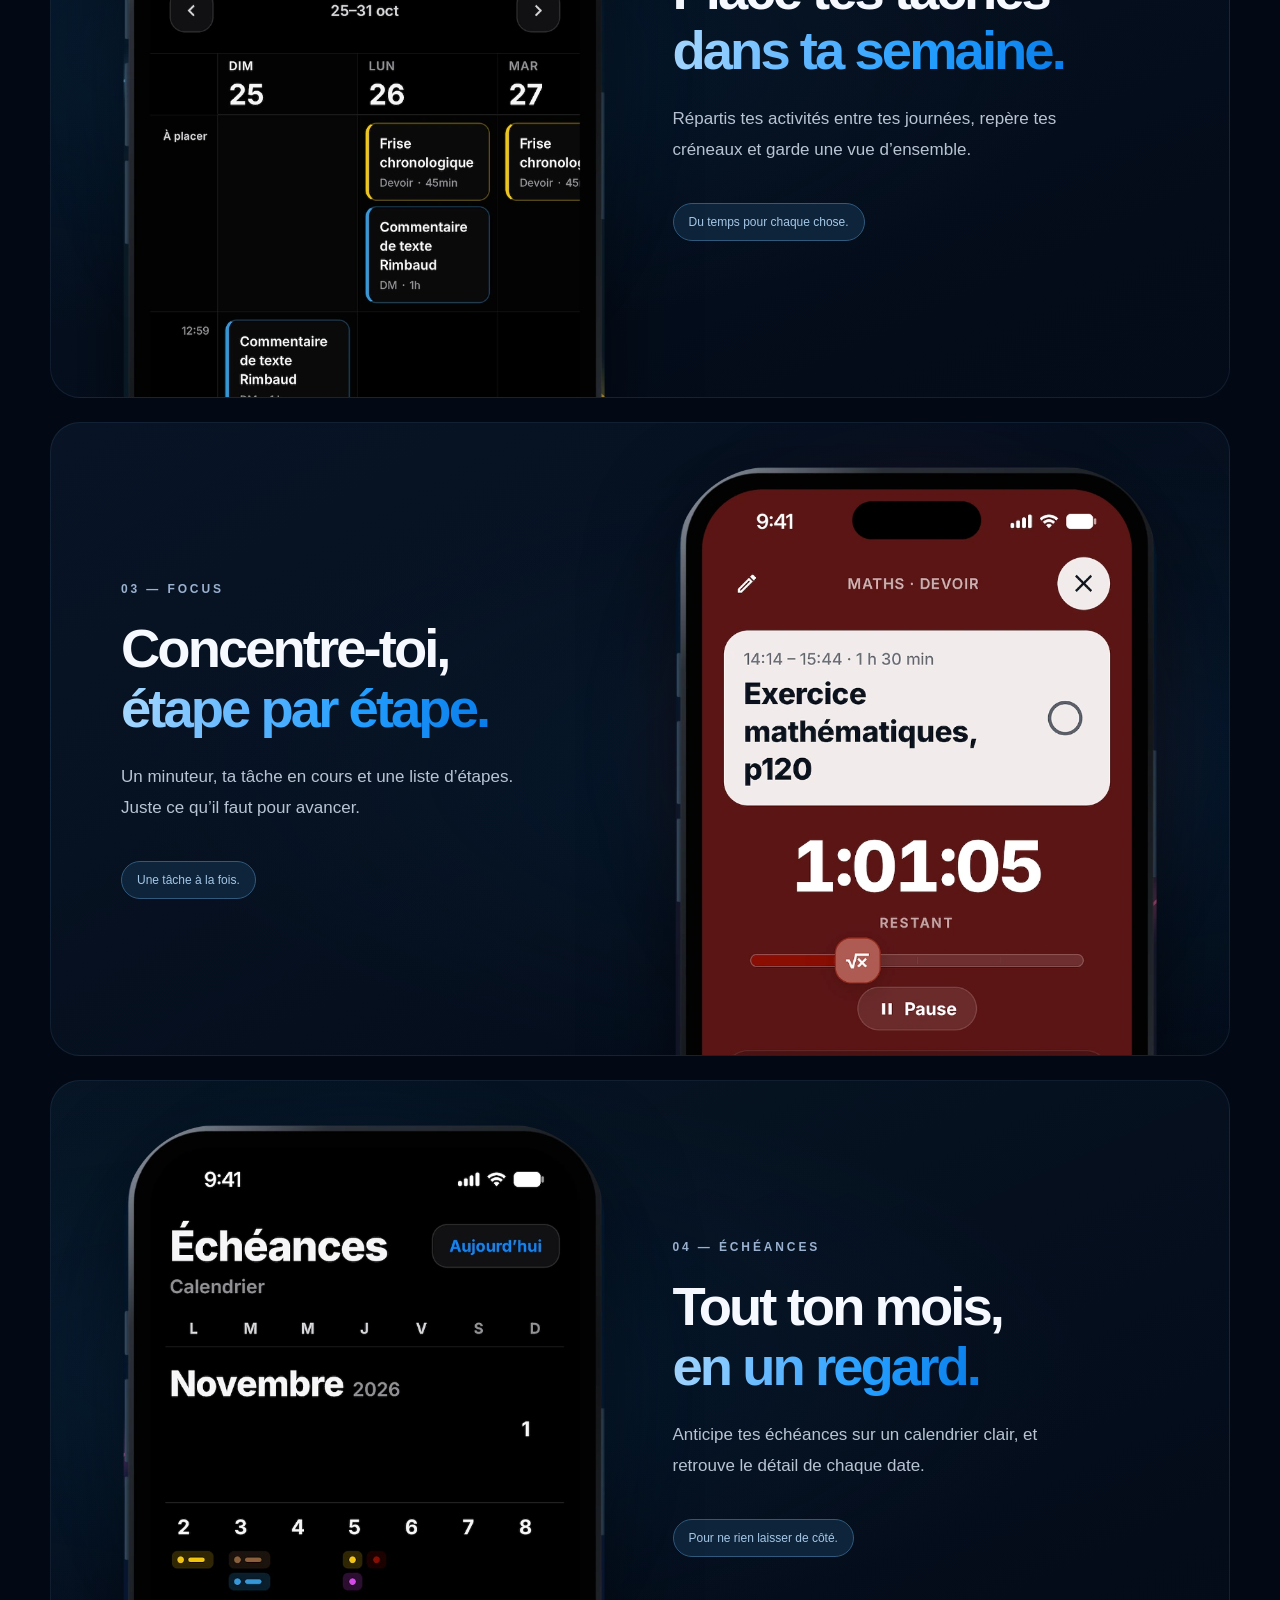
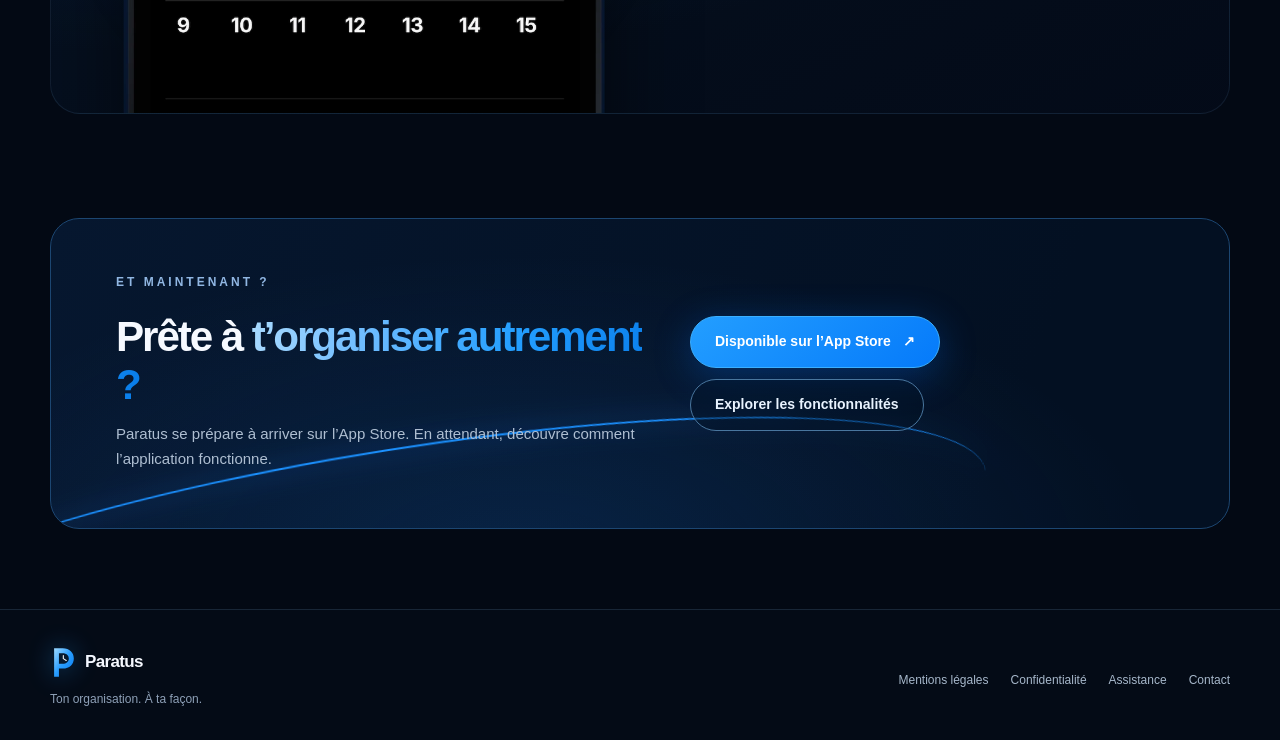
==== commit a12d5ed3: "Paratus launch: approved DA site with live App Store link" ====
--- a/index.html
+++ b/index.html
@@ -1,41 +1,97 @@
 <!doctype html>
 <html lang="fr">
 <head>
-<meta charset="utf-8"><meta name="viewport" content="width=device-width,initial-scale=1">
-<meta name="theme-color" content="#050d18">
-<meta name="description" content="Paratus réunit vos tâches, vos échéances et votre planification en un seul endroit. Découvrez Paratus sur iPhone et iPad.">
-<meta name="robots" content="noindex,nofollow">
-<link rel="canonical" href="https://getparatus.fr/"><link rel="icon" type="image/svg+xml" href="assets/logo.svg">
-<link rel="preload" as="image" href="assets/telephone-seul.webp">
-<link rel="stylesheet" href="assets/landing-real.css">
-<title>Paratus — Une journée claire. L'esprit libre.</title>
+  <meta charset="utf-8">
+  <meta name="viewport" content="width=device-width, initial-scale=1">
+  <meta name="theme-color" content="#050b17">
+  <meta name="description" content="Paratus, votre organisation à votre façon. Tâches, journée, planification, échéances et Focus sur iPhone et iPad.">
+  <meta name="robots" content="index,follow">
+  <!-- Renseigner uniquement le véritable lien Apple lorsque la fiche est publiée. -->
+  <meta name="paratus-app-store-url" content="">
+  <title>Paratus — Ton organisation. À ta façon.</title>
+  <link rel="icon" type="image/svg+xml" href="assets/logo-paratus.svg">
+  <link rel="preload" as="image" href="assets/iphone-hero.webp">
+  <link rel="stylesheet" href="styles.css">
+  <script defer src="interactions.js"></script>
+
+<style id="paratus-lancement-20261102">
+/* Bouton App Store officiel du lancement ; n'affecte pas la charte graphique existante. */
+a.paratus-appstore-launch{display:inline-flex;align-items:center;justify-content:center;gap:.65rem;
+  min-height:52px;padding:12px 21px;border-radius:13px;background:#fff;color:#091422;
+  border:1px solid rgba(255,255,255,.25);text-decoration:none;font-family:inherit;
+  font-size:15px;font-weight:750;line-height:1.25;white-space:normal;box-shadow:0 8px 28px rgba(0,0,0,.16)}
+a.paratus-appstore-launch:hover{background:#dceaff;transform:translateY(-1px)}
+a.paratus-appstore-launch:focus-visible{outline:3px solid #75baff;outline-offset:3px}
+</style>
 </head>
 <body>
-<a class="skip" href="#contenu">Passer au contenu</a>
-<header class="site-header"><nav class="wrap nav" aria-label="Navigation principale">
-<a class="brand" href="index.html" aria-label="Paratus, accueil"><img src="assets/logo.svg" width="32" height="40" alt=""><span>Paratus</span></a>
-<div class="nav-links"><a href="#fonctionnalites">L'application</a><a href="confidentialite.html">Confidentialité</a><a href="assistance.html">Assistance</a></div>
-</nav></header>
+<a class="skip-link" href="#contenu">Passer au contenu</a>
+<header class="header" id="haut">
+  <nav class="nav shell" aria-label="Navigation principale">
+    <a class="brand" href="#haut" aria-label="Paratus, accueil"><img class="brand-logo" src="assets/logo-paratus.svg" width="34" height="42" alt=""><span>Paratus</span></a>
+    <div class="nav-links">
+      <a href="#fonctionnalites">Fonctionnalités</a>
+      <button type="button" class="nav-text-button" data-open-video>Voir le film</button>
+      <a class="nav-privacy" href="https://getparatus.fr/confidentialite.html">Confidentialité</a>
+      <a class="button button-small button-primary" href="#telecharger" data-appstore>Disponible sur l’App Store <span aria-hidden="true">↗</span></a>
+    </div>
+  </nav>
+</header>
 <main id="contenu">
-<section class="hero wrap" aria-labelledby="hero-title">
-<div class="hero-copy">
-<p class="eyebrow">L'organisation, repensée</p>
-<h1 id="hero-title">Une journée claire.<br>L'esprit libre.</h1>
-<p class="hero-desc">Paratus vous aide à organiser vos tâches, vos échéances et votre planification, tout en un seul endroit.</p>
-<div class="cta-row"><button type="button" class="cta primary" data-open-film>Découvrir Paratus <span aria-hidden="true">→</span></button><a href="assistance.html" class="cta secondary">Nous contacter</a></div>
-<p class="release">Paratus se prépare à arriver sur iPhone et iPad.</p>
+  <div class="opening-scene" id="decouvrir">
+    <div class="scene-glow glow-one" aria-hidden="true"></div>
+    <div class="scene-glow glow-two" aria-hidden="true"></div>
+    <svg class="scene-line" aria-hidden="true" viewBox="0 0 1440 1160" preserveAspectRatio="none"><path d="M-80 1010 C280 1000 435 820 720 660 S1090 500 1490 80"/></svg>
+    <section class="hero shell" aria-labelledby="hero-title">
+      <div class="hero-copy reveal is-visible">
+        <p class="eyebrow"><span class="eyebrow-dot"></span> UNE ORGANISATION QUI SUIT TON RYTHME</p>
+        <h1 id="hero-title">Ton organisation.<br><span class="gradient-text">À ta façon.</span></h1>
+        <p class="hero-description">Tâches, planning, échéances et Focus. Paratus t’aide à garder le cap, chaque jour.</p>
+        <div class="hero-actions">
+          <a class="button button-primary" href="#telecharger" data-appstore>Disponible sur l’App Store <span aria-hidden="true">↗</span></a>
+          <a class="button button-outline" href="#video">Découvrir Paratus <span aria-hidden="true">↓</span></a>
+        
+<a id="paratus-appstore-officiel" class="paratus-appstore-launch" href="https://apps.apple.com/fr/app/id6826694305" target="_blank" rel="noopener noreferrer" aria-label="Télécharger Paratus sur l’App Store">Télécharger sur l’App Store <span aria-hidden="true">↗</span></a>
 </div>
-<div class="phone-stage" aria-label="Aperçu de l'application Paratus">
-<img class="phone-image" src="assets/telephone-seul.webp" width="1161" height="1908" alt="Le téléphone de la maquette Paratus avec ses vraies cartes, tâches, échéances et icônes" fetchpriority="high" draggable="false">
-</div>
-</section>
-<section class="features wrap" id="fonctionnalites" aria-label="Fonctionnalités">
-<article class="feature"><span class="feat-icon" aria-hidden="true"><svg viewBox="0 0 24 24"><path d="M4 7h16M4 17h16"/><circle cx="9" cy="7" r="2"/><circle cx="16" cy="17" r="2"/></svg></span><div><h2>Personnalisation</h2><p>Adaptez Paratus à votre façon de fonctionner, avec un environnement simple et flexible.</p></div></article>
-<article class="feature"><span class="feat-icon" aria-hidden="true"><svg viewBox="0 0 24 24"><rect x="3" y="5" width="18" height="16" rx="2"/><path d="M7 3v4M17 3v4M3 10h18M8 15l2.5 2.5L16 12"/></svg></span><div><h2>Planification</h2><p>Organisez vos journées et anticipez vos prochains jours, sans effort.</p></div></article>
-<article class="feature"><span class="feat-icon" aria-hidden="true"><svg viewBox="0 0 24 24"><circle cx="12" cy="12" r="9"/><circle cx="12" cy="12" r="4"/><circle cx="12" cy="12" r="1"/></svg></span><div><h2>Focus</h2><p>Concentrez-vous sur l'essentiel grâce à une interface claire et sans distraction.</p></div></article>
-</section>
+        <p class="hero-note">iPhone &amp; iPad · Pensé pour ton quotidien</p>
+      </div>
+      <div class="hero-visual reveal is-visible">
+        <span class="phone-aura" aria-hidden="true"></span>
+        <img class="hero-phone" src="assets/iphone-hero.webp" alt="Écran réel de Paratus sur iPhone : accueil, tâches et échéances" width="763" height="1541" fetchpriority="high" decoding="async">
+        
+      </div>
+    </section>
+    <section class="timeline-shell" aria-labelledby="timeline-heading" id="timeline">
+      <div class="shell timeline-heading-wrap reveal"><p class="eyebrow timeline-overline">CHAQUE MOMENT COMPTE</p><h2 id="timeline-heading">Tout prend <span class="gradient-text">sa place.</span></h2><p>Du premier coup d’œil au dernier créneau, ton organisation suit ton rythme.</p></div>
+      <div class="timeline-viewport">
+        <div class="timeline-body shell" id="interactive-timeline">
+          <div class="timeline-rail" aria-hidden="true"><div class="timeline-track"></div><div class="timeline-fill"></div></div>
+          <div class="timeline-moments" aria-label="Explorer les étapes d’une journée">
+            <button class="timeline-item is-active" type="button" data-moment="0" aria-pressed="true"><span class="time-label">À placer</span><span class="time-point amber"></span><span class="task-card"><span class="task-color amber"></span><span class="task-content"><span class="task-meta">HISTOIRE · RÉVISION</span><strong>Réviser la Révolution</strong><span class="task-details">● Important · Non planifiée · 1h</span></span><span class="task-check"></span></span></button>
+            <button class="timeline-item" type="button" data-moment="1" aria-pressed="false"><span class="time-label">16:00</span><span class="time-point azure"></span><span class="task-card"><span class="task-color azure"></span><span class="task-content"><span class="task-meta">FRANÇAIS · LECTURE</span><strong>Lire Les Misérables</strong><span class="task-details">● Moyen · 2 dates prévues · 45 min</span></span><span class="task-check"></span></span></button>
+            <button class="timeline-item" type="button" data-moment="2" aria-pressed="false"><span class="time-label">17:30</span><span class="time-point red"></span><span class="task-card"><span class="task-color red"></span><span class="task-content"><span class="task-meta">MATHS · CONTRÔLE</span><strong>Réviser les dérivées</strong><span class="task-details">● Urgent · 3 dates prévues · 1h30</span></span><span class="task-check"></span></span></button>
+            <button class="timeline-item" type="button" data-moment="3" aria-pressed="false"><span class="time-label">Lun. 26</span><span class="time-point violet"></span><span class="task-card"><span class="task-color violet"></span><span class="task-content"><span class="task-meta">ANGLAIS · ORAL</span><strong>Préparer l’exposé</strong><span class="task-details">● Important · 1 date prévue · 30 min</span></span><span class="task-check"></span></span></button>
+          </div>
+          <div class="timeline-center-mark" aria-hidden="true">P</div>
+        </div>
+      </div>
+      <p class="timeline-hint">Sélectionne une tâche pour suivre le fil de la journée <span aria-hidden="true">↗</span></p>
+    </section>
+  </div>
+  <section class="film-section shell reveal" id="video" aria-labelledby="film-section-title">
+    <div class="film-copy"><p class="eyebrow">PARATUS EN ACTION</p><h2 id="film-section-title">Regarde comment<br><span class="gradient-text">tout prend sa place.</span></h2><p>Un aperçu rapide de Paratus, de la création d’une tâche jusqu’au suivi de la journée.</p><button class="button button-primary" type="button" data-open-video><span class="play-glyph" aria-hidden="true">▶</span> Voir le film de présentation</button></div>
+    <div class="film-poster" aria-label="Capture réelle de Paratus : détail des échéances d’une journée"><span class="film-aura" aria-hidden="true"></span><img src="assets/iphone-detail.webp" loading="lazy" alt="Écran réel de Paratus : détail des échéances du 3 novembre" width="763" height="1541"></div>
+  </section>
+  <section id="fonctionnalites" class="feature-story shell" aria-labelledby="features-title">
+    <header class="features-intro reveal"><p class="eyebrow">DÉCOUVRE PARATUS</p><h2 id="features-title">Une appli. <span class="gradient-text">Tout s’éclaire.</span></h2><p>Tout ce dont tu as besoin pour organiser ton temps, sans t’éparpiller.</p></header>
+    <article class="story-row reveal" id="accueil"><div class="story-copy"><span class="story-index">01 — ACCUEIL</span><h3>Ta journée,<br><span class="gradient-text">d’un coup d’œil.</span></h3><p>Visualise ce qui est prévu, ce qui reste à placer et tes échéances, au même endroit.</p><span class="story-chip">Tout ce qui compte, sans chercher.</span></div><div class="story-art"><span class="story-halo"></span><img loading="lazy" src="assets/iphone-accueil.webp" alt="Capture réelle de Paratus, page Accueil avec les tâches du jour" width="763" height="1541"></div></article>
+    <article class="story-row story-reversed reveal" id="planning"><div class="story-copy"><span class="story-index">02 — PLANIFICATION</span><h3>Place tes tâches<br><span class="gradient-text">dans ta semaine.</span></h3><p>Répartis tes activités entre tes journées, repère tes créneaux et garde une vue d’ensemble.</p><span class="story-chip">Du temps pour chaque chose.</span></div><div class="story-art"><span class="story-halo"></span><img loading="lazy" src="assets/iphone-planification.webp" alt="Capture réelle de Paratus, écran de planification hebdomadaire" width="763" height="1541"></div></article>
+    <article class="story-row story-focus reveal" id="focus"><div class="story-copy"><span class="story-index">03 — FOCUS</span><h3>Concentre-toi,<br><span class="gradient-text">étape par étape.</span></h3><p>Un minuteur, ta tâche en cours et une liste d’étapes. Juste ce qu’il faut pour avancer.</p><span class="story-chip">Une tâche à la fois.</span></div><div class="story-art"><span class="story-halo"></span><img loading="lazy" src="assets/iphone-focus.webp" alt="Capture réelle de Paratus, mode Focus avec un minuteur et sa liste d’étapes" width="763" height="1541"></div></article>
+    <article class="story-row story-reversed reveal" id="echeances"><div class="story-copy"><span class="story-index">04 — ÉCHÉANCES</span><h3>Tout ton mois,<br><span class="gradient-text">en un regard.</span></h3><p>Anticipe tes échéances sur un calendrier clair, et retrouve le détail de chaque date.</p><span class="story-chip">Pour ne rien laisser de côté.</span></div><div class="story-art"><span class="story-halo"></span><img loading="lazy" src="assets/iphone-echeances.webp" alt="Capture réelle de Paratus, calendrier des échéances du mois" width="763" height="1541"></div></article>
+  </section>
+  <section id="telecharger" class="download-section shell reveal" aria-labelledby="download-heading"><div class="download-glow" aria-hidden="true"></div><div><p class="eyebrow">ET MAINTENANT ?</p><h2 id="download-heading">Prête à <span class="gradient-text">t’organiser autrement ?</span></h2><p>Paratus se prépare à arriver sur l’App Store. En attendant, découvre comment l’application fonctionne.</p></div><div class="download-actions"><a href="#telecharger" class="button button-primary" data-appstore>Disponible sur l’App Store <span aria-hidden="true">↗</span></a><a href="#fonctionnalites" class="button button-outline">Explorer les fonctionnalités</a></div></section>
 </main>
-<footer class="footer"><div class="wrap footer-row"><div class="footer-left"><a class="footer-brand" href="index.html"><img src="assets/logo.svg" alt="" width="26" height="31"> Paratus</a><span>© 2026 Paratus. Tous droits réservés.</span></div><nav class="footer-nav" aria-label="Liens légaux"><a href="mentions-legales.html">Mentions légales</a><a href="confidentialite.html">Politique de confidentialité</a><a href="assistance.html">Assistance</a><a href="assistance.html">Contact</a><a href="mailto:contact.getparatus@gmail.com">contact.getparatus@gmail.com</a></nav></div></footer>
-<div class="film-layer" id="film-layer" hidden><div class="film-shade" data-close-film></div><div class="film-dialog" role="dialog" aria-modal="true" aria-labelledby="film-title" tabindex="-1"><div class="film-toolbar"><h2 id="film-title">Découvrir Paratus</h2><button type="button" class="film-close" data-close-film aria-label="Fermer la vidéo">✕</button></div><video id="film-video" controls playsinline preload="none" poster="assets/film-cover.webp"><source src="assets/paratus-pub-v5.mp4" type="video/mp4">Votre navigateur ne prend pas en charge cette vidéo.</video></div></div>
-<script src="assets/maquette-fidele.js" defer></script>
-</body></html>
+<footer class="footer"><div class="shell footer-inner"><div><a class="brand footer-brand" href="#haut"><img class="brand-logo" src="assets/logo-paratus.svg" width="29" height="34" alt=""><span>Paratus</span></a><p>Ton organisation. À ta façon.</p></div><nav aria-label="Liens d’information et légaux"><a href="https://getparatus.fr/mentions-legales.html">Mentions légales</a><a href="https://getparatus.fr/confidentialite.html">Confidentialité</a><a href="https://getparatus.fr/assistance.html">Assistance</a><a href="mailto:contact.getparatus@gmail.com">Contact</a></nav></div></footer>
+<div class="video-modal" id="video-modal" hidden><div class="video-backdrop" data-close-video></div><section class="video-dialog" role="dialog" aria-modal="true" aria-labelledby="modal-title" tabindex="-1"><div class="video-toolbar"><h2 id="modal-title">Découvrir Paratus</h2><button class="video-close" type="button" data-close-video aria-label="Fermer la vidéo">✕</button></div><video id="promo-video" controls playsinline preload="none" poster="assets/iphone-detail.webp"><source src="https://getparatus.fr/assets/paratus-pub-v5.mp4" type="video/mp4">La vidéo n’est pas disponible sur ce navigateur.</video><p>Vidéo existante du site officiel, chargée lorsque tu la lances.</p></section></div>
+</body>
+</html>
--- a/styles.css
+++ b/styles.css
@@ -0,0 +1,37 @@
+:root{color-scheme:dark;--bg:#030915;--bg2:#061427;--text:#f6f9ff;--muted:#aab9cd;--blue:#168fff;--sky:#78c4ff;--line:#263f5d;--edge:rgba(134,179,228,.16);--r:24px;--scene-progress:0;scroll-behavior:smooth}*{box-sizing:border-box}html{scroll-padding-top:88px;background:var(--bg)}body{margin:0;min-width:320px;background:var(--bg);color:var(--text);font-family:-apple-system,BlinkMacSystemFont,"SF Pro Display",Inter,"Segoe UI",sans-serif;-webkit-font-smoothing:antialiased;overflow-x:hidden}button,a{font:inherit}button{cursor:pointer}a{text-decoration:none;color:inherit}button:focus-visible,a:focus-visible{outline:3px solid #a5d9ff;outline-offset:5px}.shell{width:min(1180px,calc(100% - 64px));margin:0 auto}.skip-link{position:fixed;top:-90px;left:16px;padding:12px 20px;background:#fff;color:#070b11;z-index:100}.skip-link:focus{top:12px}.header{position:sticky;top:0;z-index:40;background:rgba(3,9,21,.83);border-bottom:1px solid rgba(145,189,238,.12);backdrop-filter:blur(22px);-webkit-backdrop-filter:blur(22px)}.nav{min-height:77px;display:flex;align-items:center;justify-content:space-between;gap:24px}.brand{display:inline-flex;align-items:center;gap:9px;font-size:21px;font-weight:800;letter-spacing:-.65px;white-space:nowrap}.brand-symbol{display:grid;place-items:center;background:linear-gradient(140deg,#77c3ff,#007fff);border-radius:11px 11px 12px 11px;width:33px;height:38px;font-size:23px;font-weight:900;color:#041122;box-shadow:0 0 28px #096ef344}.nav-links{display:flex;align-items:center;gap:29px;color:#dce6f6;font-size:13px;font-weight:590}.nav-links>a:not(.button):hover,.nav-text-button:hover{color:var(--sky)}.nav-text-button{background:none;border:0;color:inherit;padding:0}.button{display:inline-flex;align-items:center;justify-content:center;gap:12px;min-height:52px;border-radius:999px;padding:13px 24px;font-size:14px;line-height:1.2;font-weight:700;transition:transform .25s ease,box-shadow .25s ease,background .25s ease,border-color .25s ease}.button:hover{transform:translateY(-2px)}.button-small{min-height:42px;font-size:12px;padding:10px 18px}.button-primary{color:#fff;border:1px solid #3bafff;background:linear-gradient(140deg,#239eff,#057afa);box-shadow:0 8px 38px rgba(0,114,255,.3)}.button-primary:hover{box-shadow:0 12px 40px rgba(10,137,255,.52)}.button-outline{color:#e9f3ff;background:rgba(2,15,34,.4);border:1px solid #49769e}.button-outline:hover{background:rgba(38,99,157,.19);border-color:#8dccff}.play-glyph{font-size:10px}.gradient-text{background:linear-gradient(105deg,#8acaff 5%,#168df1 82%);background-clip:text;-webkit-background-clip:text;color:transparent}.eyebrow{font-size:12px;line-height:1.2;font-weight:700;letter-spacing:.25em;color:#91b7e3;margin:0 0 24px}.eyebrow-dot{width:7px;height:7px;display:inline-block;border-radius:50%;background:#2caaff;box-shadow:0 0 20px #399fff;margin-right:9px}.opening-scene{position:relative;isolation:isolate;overflow:hidden;background:radial-gradient(ellipse 55% 46% at 78% 36%,rgba(6,69,143,.28),transparent 79%),linear-gradient(160deg,#030914 12%,#061528 53%,#03101f 80%,#030915 100%)}.scene-glow{position:absolute;pointer-events:none;z-index:-1;filter:blur(50px)}.glow-one{width:540px;height:620px;border-radius:50%;background:#0758bf43;top:70px;right:5%}.glow-two{width:55vw;height:200px;bottom:10%;left:16%;background:linear-gradient(90deg,#052f8740,#1051a137,#410d723b);filter:blur(62px)}.scene-line{position:absolute;inset:0;width:100%;height:100%;pointer-events:none;z-index:-1;opacity:.45}.scene-line path{fill:none;stroke:#2689ff;stroke-width:1.3;filter:drop-shadow(0 0 12px #168fff);stroke-dasharray:1900;stroke-dashoffset:var(--scene-offset,600)}.hero{min-height:740px;display:grid;grid-template-columns:minmax(0,1.1fr) minmax(400px,.9fr);gap:35px;align-items:center;padding-top:42px;padding-bottom:80px}.hero-copy{position:relative;z-index:2;padding:28px 0 35px}.hero h1{font-size:clamp(62px,5.9vw,88px);line-height:1.035;letter-spacing:-.066em;margin:0 0 24px;font-weight:850}.hero-description{font-size:clamp(17px,1.65vw,20px);color:#c0cada;line-height:1.65;max-width:480px;margin:0 0 29px}.hero-actions{display:flex;flex-wrap:wrap;align-items:center;gap:12px}.hero-note{color:#7f97af;font-size:12px;letter-spacing:.03em;margin:20px 0 0}.hero-visual{height:660px;min-height:0;position:relative;display:grid;place-items:center;perspective:1100px}.phone-aura{position:absolute;width:96%;height:87%;background:radial-gradient(ellipse,#0d6fda62,transparent 65%);filter:blur(27px);pointer-events:none}.hero-phone{width:min(480px,100%);height:auto;max-height:650px;object-fit:contain;transform:translate3d(0,var(--phone-shift,0px),0) rotateX(var(--phone-x,0deg)) rotateY(var(--phone-y,0deg)) rotateZ(2.5deg);filter:drop-shadow(0 38px 35px rgba(0,0,0,.53));transition:transform .27s ease-out;will-change:transform}.hero-floating-note{position:absolute;bottom:70px;left:-86px;display:flex;align-items:center;gap:11px;width:min(315px,65%);min-height:100px;padding:12px;background:linear-gradient(150deg,rgba(20,28,43,.99),rgba(7,12,22,.97));border:1px solid rgba(113,168,218,.34);border-radius:18px;box-shadow:0 18px 45px #0008;transform:translateY(var(--note-shift,0px)) rotate(-4deg);pointer-events:none}.note-bar{width:4px;height:60px;background:#329aff;border-radius:3px;box-shadow:0 0 18px #278de885}.hero-floating-note>div{display:grid;gap:5px;min-width:0}.mini-label{color:#9bacc2;font-weight:700;font-size:10px;letter-spacing:.07em}.hero-floating-note strong{font-size:15px;line-height:1.25}.hero-floating-note small{font-size:10px;color:#b8bac4}.note-check{margin-left:auto;width:22px;height:22px;border:2px solid #ddd;border-radius:100%;flex:0 0 22px}.timeline-shell{position:relative;padding:0 0 105px;margin-top:-30px}.timeline-heading-wrap{text-align:center;position:relative;z-index:2}.timeline-overline{font-size:11px;margin-bottom:13px}.timeline-heading-wrap h2{font-size:clamp(28px,3.45vw,45px);letter-spacing:-.05em;margin:0 0 12px}.timeline-heading-wrap>p:last-child{color:#a9b9c8;font-size:14px;margin:0}.timeline-viewport{margin-top:66px;overflow-x:auto;overflow-y:visible;scrollbar-width:thin;scrollbar-color:#244973 transparent}.timeline-body{min-width:930px;position:relative;padding-top:5px;padding-bottom:24px}.timeline-rail{position:absolute;top:44px;height:4px;left:0;right:0;background:#1d3552;border-radius:15px;box-shadow:0 0 16px rgba(32,115,200,.3)}.timeline-track{height:100%;width:100%;background:linear-gradient(90deg,#e4b805 2%,#239fff 33%,#ed4847 66%,#ce4ef4 100%);opacity:.30;filter:blur(6px)}.timeline-fill{position:absolute;inset:0 auto 0 0;width:var(--rail-fill,8%);border-radius:12px;background:linear-gradient(90deg,#e4b805,#239fff 36%,#ed4847 71%,#ce4ef4);filter:drop-shadow(0 0 10px #168fff);transition:width .15s linear}.timeline-moments{display:grid;grid-template-columns:repeat(4,minmax(0,1fr));gap:20px}.timeline-item{display:flex;flex-direction:column;align-items:center;gap:15px;position:relative;z-index:2;background:none;border:0;padding:0;color:inherit;text-align:left;min-width:0;transition:transform .26s ease,opacity .26s ease}.timeline-item:hover,.timeline-item:focus-visible{transform:translateY(-6px)}.time-label{font-size:13px;font-weight:650;color:#e4eaf6;min-height:17px}.time-point{width:16px;height:16px;border:3px solid #101827;border-radius:50%;box-shadow:0 0 0 2px currentColor,0 0 16px currentColor;position:relative;z-index:1;transition:transform .2s ease}.timeline-item.is-active .time-point{transform:scale(1.3)}.amber{color:#f1c009;background-color:#f1c009}.azure{color:#31a8ff;background-color:#31a8ff}.red{color:#f1423d;background-color:#f1423d}.violet{color:#ba4adb;background-color:#ba4adb}.task-card{display:flex;align-items:center;min-height:98px;width:100%;max-width:265px;gap:10px;padding:13px 12px;background:rgba(14,18,27,.91);border:1px solid rgba(179,197,221,.2);border-radius:16px;box-shadow:0 10px 35px rgba(0,0,0,.26);transition:border-color .25s,background .25s,box-shadow .25s;position:relative}.timeline-item.is-active .task-card{background:rgba(19,34,51,.98);border-color:#329dfa;box-shadow:0 0 35px rgba(40,130,253,.17)}.task-color{width:4px;height:55px;border-radius:4px;flex:0 0 4px}.task-content{min-width:0;display:flex;flex-direction:column;gap:5px}.task-meta{font-size:9px;color:#979ca9;font-weight:800;letter-spacing:.06em}.task-content strong{font-size:12px;line-height:1.25}.task-details{color:#9297a6;font-size:10px;line-height:1.2}.task-check{height:16px;width:16px;border:1.5px solid #d0d5df;border-radius:50%;margin-left:auto;flex-shrink:0}.timeline-center-mark{position:absolute;top:24px;left:50%;transform:translate(-50%,-4%);width:42px;height:42px;background:#06162e;border:1px solid #9acfff;border-radius:50%;display:grid;place-items:center;font-weight:900;box-shadow:0 0 30px #1766d78c;pointer-events:none;z-index:1;opacity:.9}.timeline-hint{color:#7a91a9;text-align:center;font-size:12px;letter-spacing:.02em;margin:15px auto 0}.feature-story{padding-top:110px;padding-bottom:80px}.features-intro{text-align:center;margin-bottom:65px}.features-intro h2{font-size:clamp(34px,4vw,54px);letter-spacing:-.052em;margin:0 0 15px}.features-intro p:last-child{color:var(--muted);font-size:16px;margin:0}.story-row{display:grid;grid-template-columns:1fr 1fr;align-items:center;gap:65px;min-height:630px;padding:42px 70px;border-radius:30px;border:1px solid rgba(119,170,229,.11);background:radial-gradient(ellipse at 83% 55%,#0a32544d,transparent 65%),linear-gradient(150deg,rgba(10,24,42,.8),rgba(4,13,26,.78));margin:0 0 24px;overflow:hidden;position:relative}.story-row:nth-child(odd){background:radial-gradient(ellipse at 20% 45%,#0a33544d,transparent 60%),linear-gradient(155deg,rgba(9,26,43,.72),rgba(4,11,25,.85))}.story-reversed .story-copy{order:2}.story-reversed .story-art{order:1}.story-index{font-size:12px;font-weight:750;letter-spacing:.24em;color:#9ab1d0}.story-copy h3{font-size:clamp(39px,4.25vw,60px);letter-spacing:-.054em;line-height:1.12;margin:22px 0}.story-copy p{color:#b9c4d3;font-size:17px;line-height:1.8;max-width:400px}.story-chip{font-size:12px;display:inline-block;margin-top:20px;padding:11px 15px;border:1px solid #30597c;border-radius:999px;color:#a5c7e6;background:#0d243b}.story-art{position:relative;display:grid;place-items:center;height:548px;isolation:isolate}.story-halo{position:absolute;z-index:-1;width:80%;height:80%;background:#1166b940;filter:blur(64px);border-radius:50%}.story-focus .story-halo{background:#9a243e55}.story-art img{width:auto;height:100%;max-width:100%;object-fit:contain;filter:drop-shadow(0 26px 42px #0008);transition:transform .55s cubic-bezier(.22,1,.36,1)}.story-row:hover .story-art img{transform:translateY(-9px) rotate(1.2deg)}.film-section{margin-top:22px;margin-bottom:88px;display:grid;grid-template-columns:1.15fr .85fr;gap:45px;align-items:center;min-height:445px;border:1px solid var(--edge);border-radius:30px;padding:56px 70px;background:linear-gradient(110deg,#061c33,#041022 70%);overflow:hidden;position:relative}.film-section:before{content:"";position:absolute;width:560px;height:300px;right:-100px;bottom:-170px;background:#0b4c9b55;filter:blur(75px);pointer-events:none}.film-copy{position:relative;z-index:1}.film-copy h2{font-size:clamp(34px,3.55vw,52px);line-height:1.12;letter-spacing:-.05em;margin:0 0 20px}.film-copy>p:not(.eyebrow){color:#b7c6d8;line-height:1.75;max-width:440px;margin-bottom:28px}.film-poster{border:1px solid #32577d;background:radial-gradient(ellipse at center,#0c3158,#040b18);border-radius:22px;width:100%;height:330px;position:relative;overflow:hidden;display:grid;place-items:center;cursor:pointer}.film-poster img{height:125%;width:auto;object-fit:contain;opacity:.56;filter:blur(.4px);transition:transform .4s,opacity .4s}.film-poster:hover img{opacity:.8;transform:scale(1.04)}.poster-play{position:absolute;left:50%;top:50%;transform:translate(-50%,-50%);width:70px;height:70px;border-radius:50%;background:#158dfe;box-shadow:0 10px 45px #007aff9e;display:grid;place-items:center;padding-left:4px;font-size:22px;color:white}.download-section{position:relative;overflow:hidden;display:flex;justify-content:space-between;align-items:center;gap:38px;padding:56px 65px;margin-bottom:80px;border-radius:29px;border:1px solid #1c4671;background:radial-gradient(ellipse 55% 120% at 40% 110%,#0f3c7745,transparent),linear-gradient(125deg,#061a32,#041022 65%,#061b35)}.download-glow{position:absolute;left:-20%;bottom:-150px;height:230px;width:100%;border-radius:50%;border-top:2px solid #1c91ff;transform:rotate(-9deg);filter:drop-shadow(0 0 13px #157bff);pointer-events:none}.download-section>*:not(.download-glow){position:relative}.download-section h2{font-size:clamp(29px,3.3vw,45px);letter-spacing:-.05em;margin:0 0 12px}.download-section p:not(.eyebrow){line-height:1.7;font-size:15px;color:#aebed1;max-width:550px;margin:0}.download-actions{display:flex;gap:11px;align-items:center;flex-wrap:wrap}.footer{border-top:1px solid var(--edge);background:#040b16;padding:36px 0 25px}.footer-inner{display:flex;justify-content:space-between;align-items:center;gap:25px}.footer-brand{font-size:17px}.footer-brand .brand-symbol{width:26px;height:30px;font-size:20px;border-radius:8px}.footer-inner p{color:#8ea0b7;font-size:12px;margin:9px 0}.footer nav{display:flex;gap:22px;flex-wrap:wrap;font-size:12px;color:#a6b7ca}.footer nav a:hover{color:#77c7ff}.preview-disclaimer{font-size:10px;color:#5e728a;padding-top:25px}.video-modal[hidden]{display:none}.video-modal{position:fixed;inset:0;z-index:100;display:grid;place-items:center;padding:20px}.video-backdrop{position:absolute;inset:0;background:rgba(0,3,9,.87);backdrop-filter:blur(16px)}.video-dialog{position:relative;z-index:2;width:min(470px,100%);padding:17px;background:#091a2d;border:1px solid #40638a;border-radius:22px;box-shadow:0 30px 110px #000c;max-height:96dvh;overflow:auto}.video-toolbar{display:flex;align-items:center;justify-content:space-between;gap:20px;margin-bottom:15px}.video-toolbar h2{font-size:17px;margin:0}.video-close{border:1px solid #526883;background:#14263a;color:white;width:37px;height:37px;border-radius:50%}.video-dialog video{display:block;width:100%;max-height:min(76vh,760px);background:#000;object-fit:contain;border-radius:12px}.video-dialog>p{font-size:11px;color:#8598b0;margin:10px 0 0}.reveal{opacity:0;transform:translateY(36px);transition:opacity .85s cubic-bezier(.2,.7,.2,1),transform .85s cubic-bezier(.2,.7,.2,1)}.reveal.is-visible{opacity:1;transform:translateY(0)}.hero-visual.reveal{transition-delay:.15s}
+@media (max-width:1100px){.hero{grid-template-columns:minmax(0,1fr) minmax(320px,.9fr)}.hero h1{font-size:clamp(53px,6vw,72px)}.hero-floating-note{left:-30px;bottom:70px}.story-row{gap:35px;padding:35px 45px}.download-section{padding:45px}.download-actions{justify-content:flex-start}}
+@media (max-width:820px){.shell{width:min(640px,calc(100% - 38px))}.nav{min-height:70px}.nav-links{gap:12px}.nav-links .nav-privacy,.nav-links>a:not(.button):first-child{display:none}.nav-links .button-small{min-height:38px;padding:10px 12px;font-size:11px}.hero{grid-template-columns:1fr;gap:0;min-height:0;padding:80px 0 65px}.hero-copy{text-align:center;display:flex;align-items:center;flex-direction:column;padding:0}.hero h1{font-size:clamp(50px,9vw,78px)}.hero-description{max-width:490px}.hero-visual{height:610px;margin-top:15px}.hero-phone{max-height:590px}.hero-floating-note{left:2%;bottom:75px;width:250px}.timeline-shell{margin-top:0;padding-bottom:68px}.timeline-viewport{margin-top:42px}.feature-story{padding-top:75px}.story-row{grid-template-columns:1fr;gap:5px;min-height:0;padding:36px 24px}.story-reversed .story-copy,.story-reversed .story-art{order:initial}.story-copy{text-align:center}.story-copy h3{font-size:clamp(35px,7vw,52px)}.story-copy p{margin-inline:auto}.story-art{height:420px}.film-section{grid-template-columns:1fr;padding:40px 30px;gap:24px}.film-poster{height:300px}.download-section{display:block;text-align:center;padding:40px 28px}.download-actions{justify-content:center;margin-top:25px}.footer-inner{flex-direction:column;align-items:flex-start}}
+@media (max-width:470px){.shell{width:calc(100% - 34px)}.brand{font-size:18px}.brand-symbol{width:28px;height:32px;font-size:21px}.nav-links .nav-text-button{font-size:12px}.nav-links .button-small{font-size:10px;padding:9px 10px}.hero{padding-top:60px}.hero h1{font-size:clamp(42px,11vw,56px)}.eyebrow{font-size:10px;letter-spacing:.2em}.hero-description{font-size:16px}.hero-actions{justify-content:center}.button{font-size:12px;min-height:47px;padding:12px 17px}.hero-visual{height:480px}.hero-phone{max-height:455px}.hero-floating-note{width:210px;left:0;bottom:31px;min-height:72px;padding:9px}.hero-floating-note strong{font-size:12px}.mini-label,.hero-floating-note small{font-size:9px}.note-bar{height:42px}.timeline-heading-wrap h2{font-size:26px}.timeline-hint{padding-inline:18px}.features-intro h2{font-size:34px}.story-row{padding:30px 18px}.story-art{height:380px}.story-copy p{font-size:15px}.film-copy h2{font-size:34px}.film-poster{height:270px}.download-section h2{font-size:28px}.footer nav{gap:13px}}
+@media(prefers-reduced-motion:reduce){html{scroll-behavior:auto}.scene-line path{stroke-dashoffset:0}.reveal,.hero-visual.reveal,.button,.story-art img,.film-poster img,.timeline-item,.timeline-fill,.hero-phone{animation:none!important;transition:none!important;transform:none!important}.reveal{opacity:1!important}.timeline-fill{width:100%!important}}
+
+/* Site DA Apple - preserve source pages and existing independent legal routes */
+:root{--blue:#128fff;--sky:#8acaff;--bg:#030914}
+body{background:radial-gradient(ellipse 90% 24% at 76% 12%,rgba(7,55,112,.25),transparent 78%),#030914}
+.header{background:rgba(2,8,19,.80)}
+.brand-logo{height:40px;width:32px;object-fit:contain;filter:drop-shadow(0 0 12px rgba(35,154,255,.45))}
+.footer-brand .brand-logo{width:26px;height:33px}
+.hero{grid-template-columns:minmax(0,1.14fr) minmax(360px,.86fr);gap:48px;min-height:780px}
+.hero-copy{max-width:660px}
+.hero h1{font-size:clamp(55px,5.3vw,86px);line-height:1.075;letter-spacing:-.065em;white-space:nowrap}
+.gradient-text{background:linear-gradient(100deg,#a9daff 0%,#69baff 30%,#249fff 63%,#087ce9 100%);background-clip:text;-webkit-background-clip:text;color:transparent}
+.hero-visual{height:715px;isolation:isolate}
+.phone-aura{width:120%;height:92%;background:radial-gradient(ellipse,rgba(7,118,235,.33) 3%,rgba(6,45,108,.21) 38%,transparent 72%);filter:blur(30px)}
+.hero-phone{width:min(415px,92%);max-height:690px;object-fit:contain;transform:translate3d(0,var(--phone-shift,0px),0) rotateX(var(--phone-x,0deg)) rotateY(var(--phone-y,0deg)) rotateZ(2deg);filter:drop-shadow(4px 30px 38px rgba(0,0,0,.70)) drop-shadow(0 0 25px rgba(14,112,210,.16))}
+.hero-note{color:#93a8bf}
+/* The transition grows from the same night-blue background: no pasted billboard. */
+.opening-scene{background:radial-gradient(ellipse 44% 39% at 78% 23%,rgba(11,85,164,.33),transparent 83%),radial-gradient(ellipse 55% 30% at 37% 69%,rgba(3,49,100,.17),transparent 80%),linear-gradient(164deg,#030914,#051326 55%,#030914 100%)}
+.timeline-shell{margin-top:-70px;padding-top:20px}
+.timeline-heading-wrap h2{font-size:clamp(36px,3.5vw,50px)}
+.story-row{transition:border-color .3s ease,background .3s ease}
+.story-row:hover{border-color:rgba(114,179,248,.27)}
+.story-art img{height:100%;width:auto;max-width:100%;object-fit:contain}
+.film-section{grid-template-columns:minmax(0,1.15fr) minmax(270px,.85fr);min-height:530px;background:radial-gradient(ellipse at 90% 30%,rgba(14,69,130,.22),transparent 70%),linear-gradient(125deg,#061a30,#041121);}
+.film-poster{height:410px;border:none;background:none;overflow:visible;border-radius:0;cursor:default;pointer-events:none;isolation:isolate}
+.film-aura{position:absolute;z-index:-1;width:92%;height:80%;background:#0a60bf66;border-radius:50%;filter:blur(45px)}
+.film-poster img{width:auto;height:390px;max-width:100%;max-height:100%;object-fit:contain;opacity:1;filter:drop-shadow(0 22px 28px #000a);transition:none}
+.film-poster:hover img{transform:none;opacity:1}
+.download-section{background:radial-gradient(ellipse at 40% 110%,#1558a43c,transparent 63%),linear-gradient(112deg,#06172f,#031022 80%)}
+@media(max-width:1100px){.hero{grid-template-columns:minmax(0,1fr) minmax(315px,.84fr)}.hero h1{font-size:clamp(50px,5.5vw,70px)}.hero-visual{height:630px}.hero-phone{max-height:610px}}
+@media(max-width:820px){.hero{grid-template-columns:1fr;min-height:0;gap:8px;padding:62px 0 76px}.hero h1{font-size:clamp(44px,8vw,68px);white-space:normal}.hero-visual{height:520px;margin-top:20px}.hero-phone{max-height:500px;width:auto;max-width:85%}.timeline-shell{margin-top:0}.film-section{grid-template-columns:1fr}.film-poster{height:330px}.film-poster img{height:330px}}
+@media(max-width:470px){.hero h1{font-size:clamp(39px,10vw,49px)}.hero-visual{height:450px}.hero-phone{max-height:433px}.film-poster{height:285px}.film-poster img{height:285px}}
+@media(prefers-reduced-motion:reduce){.hero-phone,.film-poster img{transform:none!important;transition:none!important}}
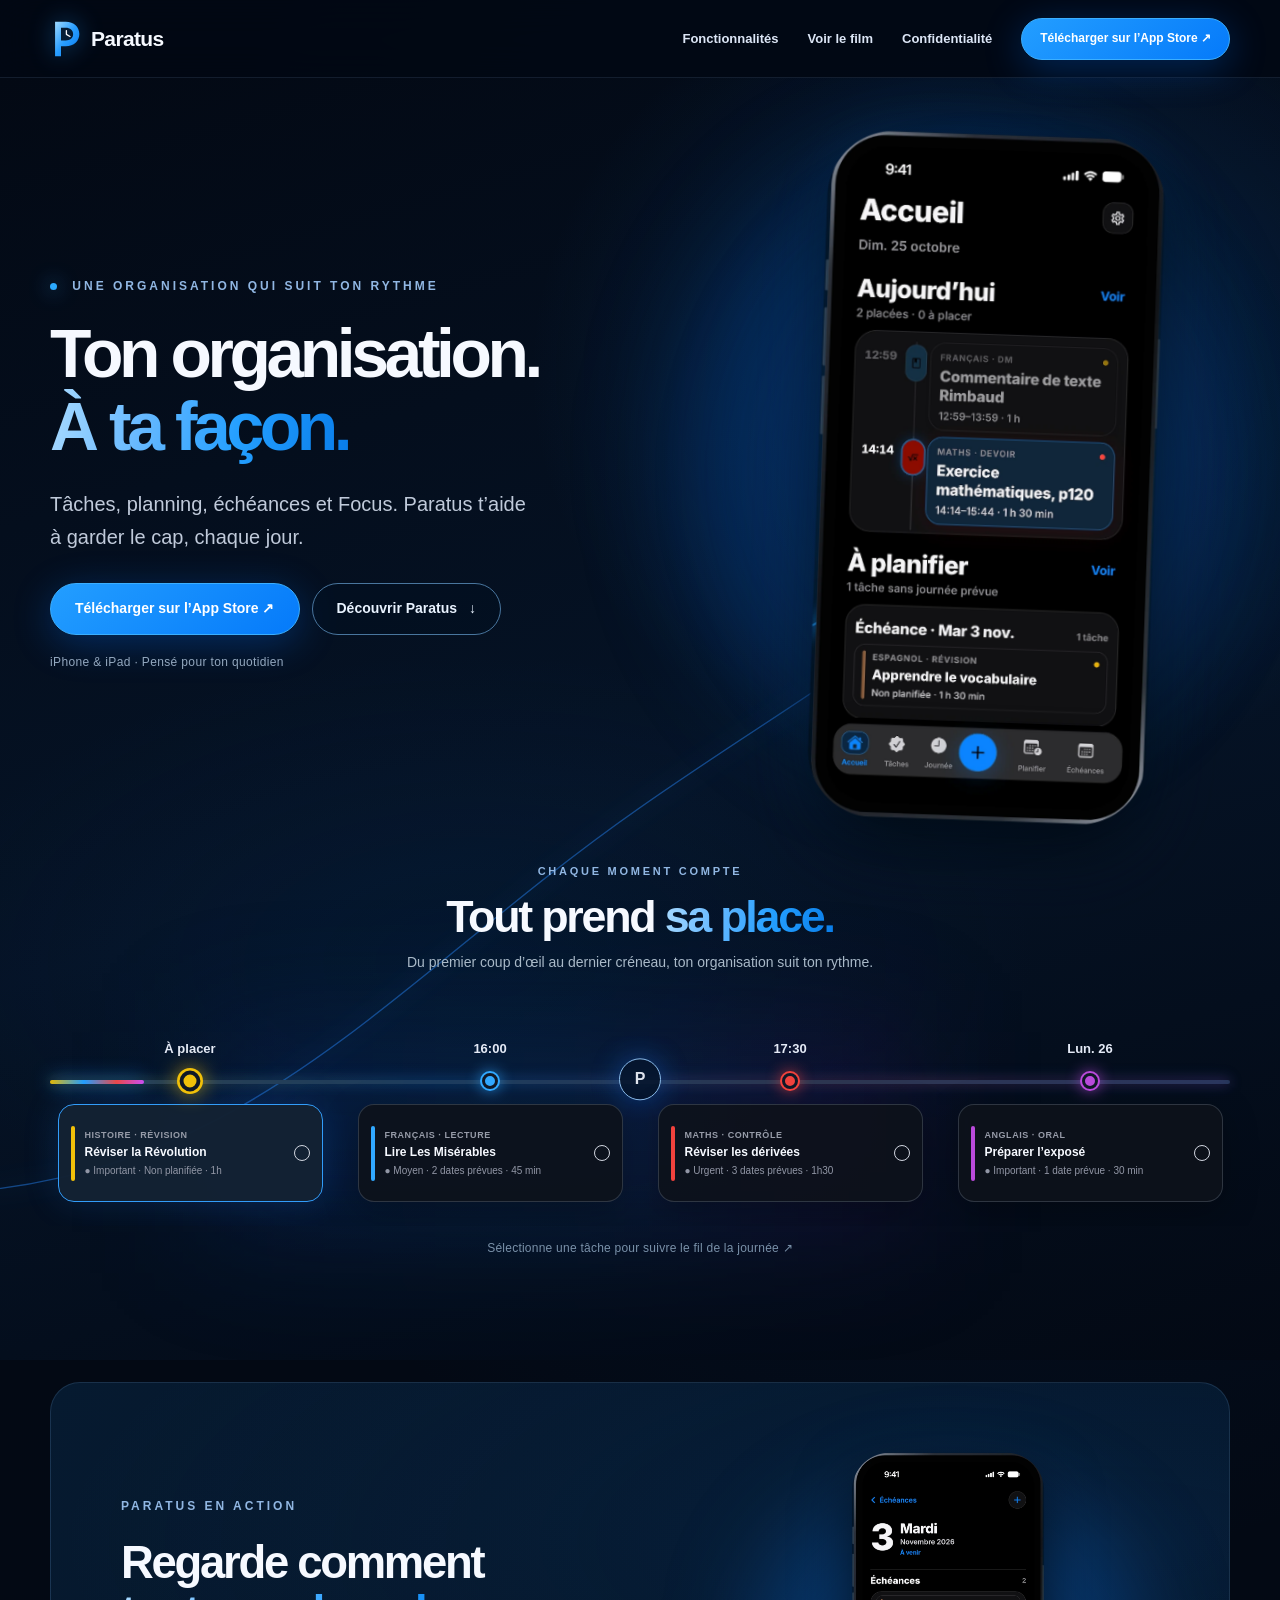
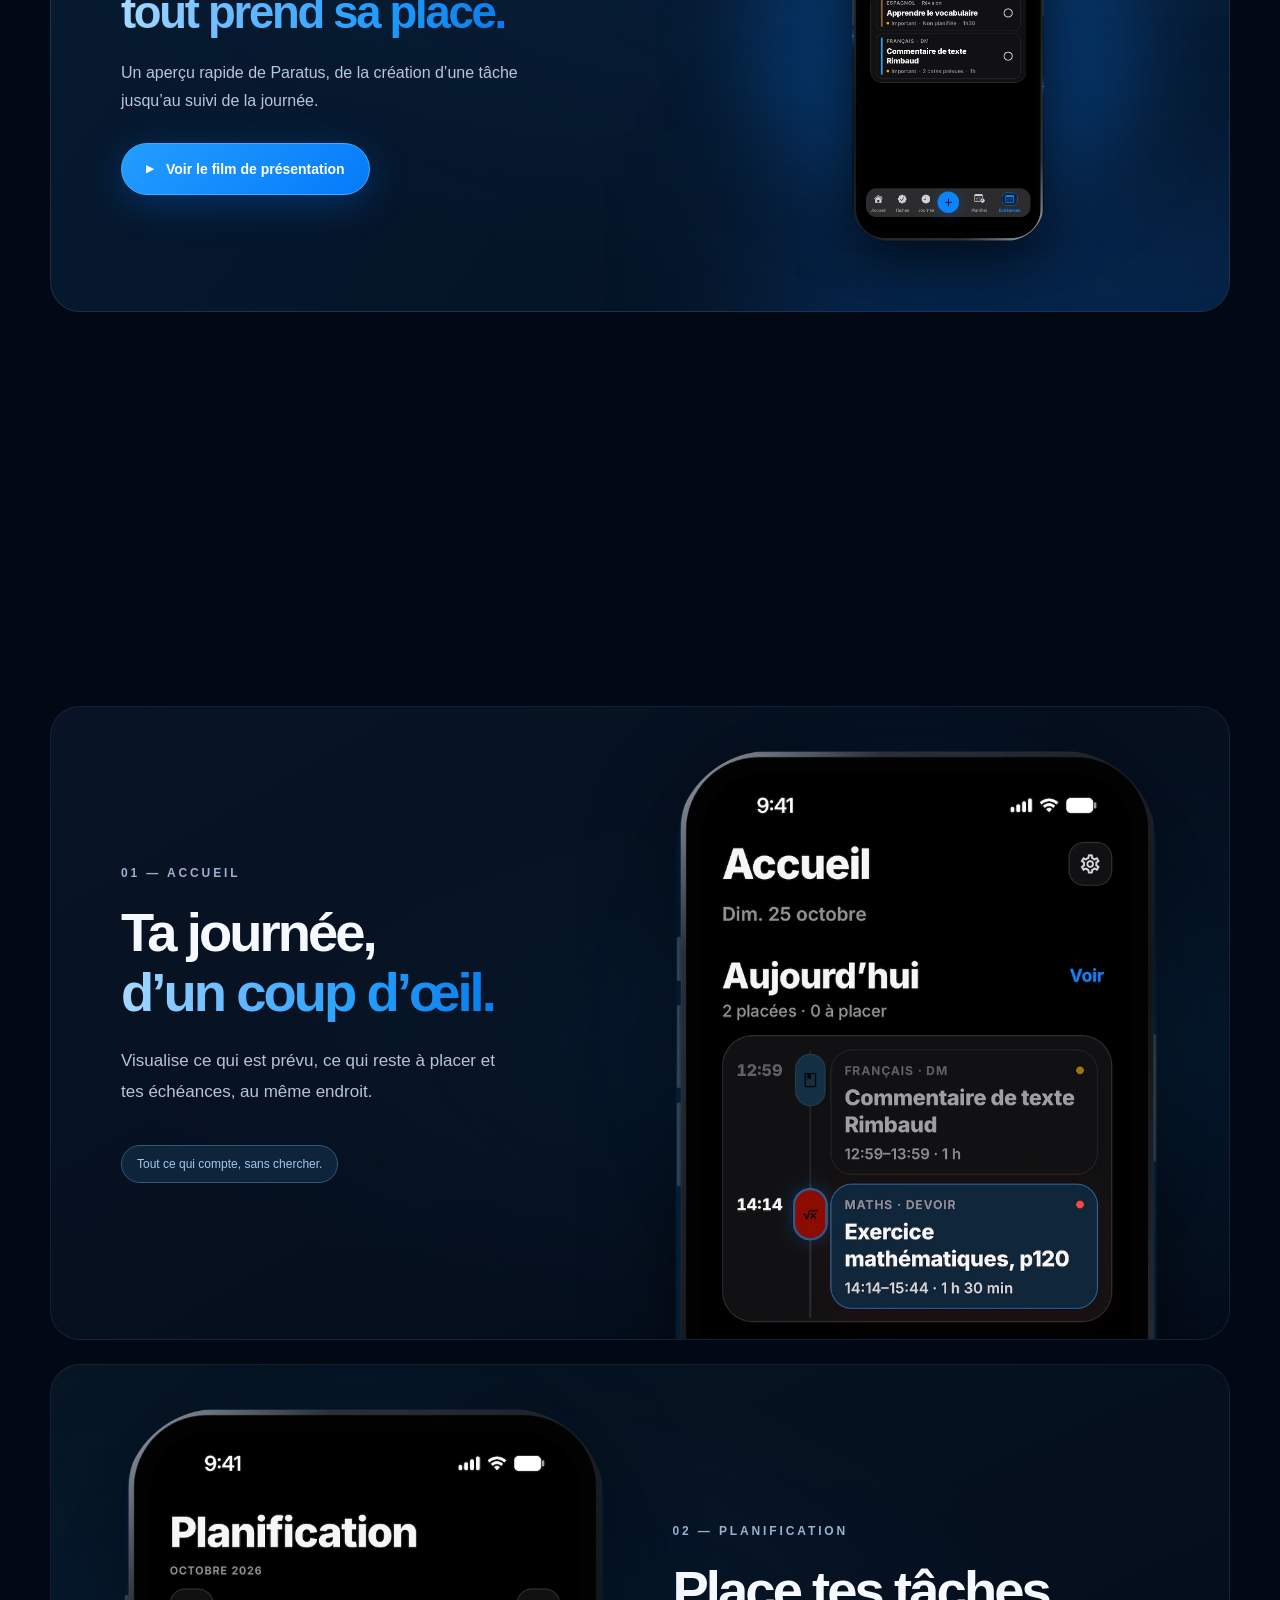
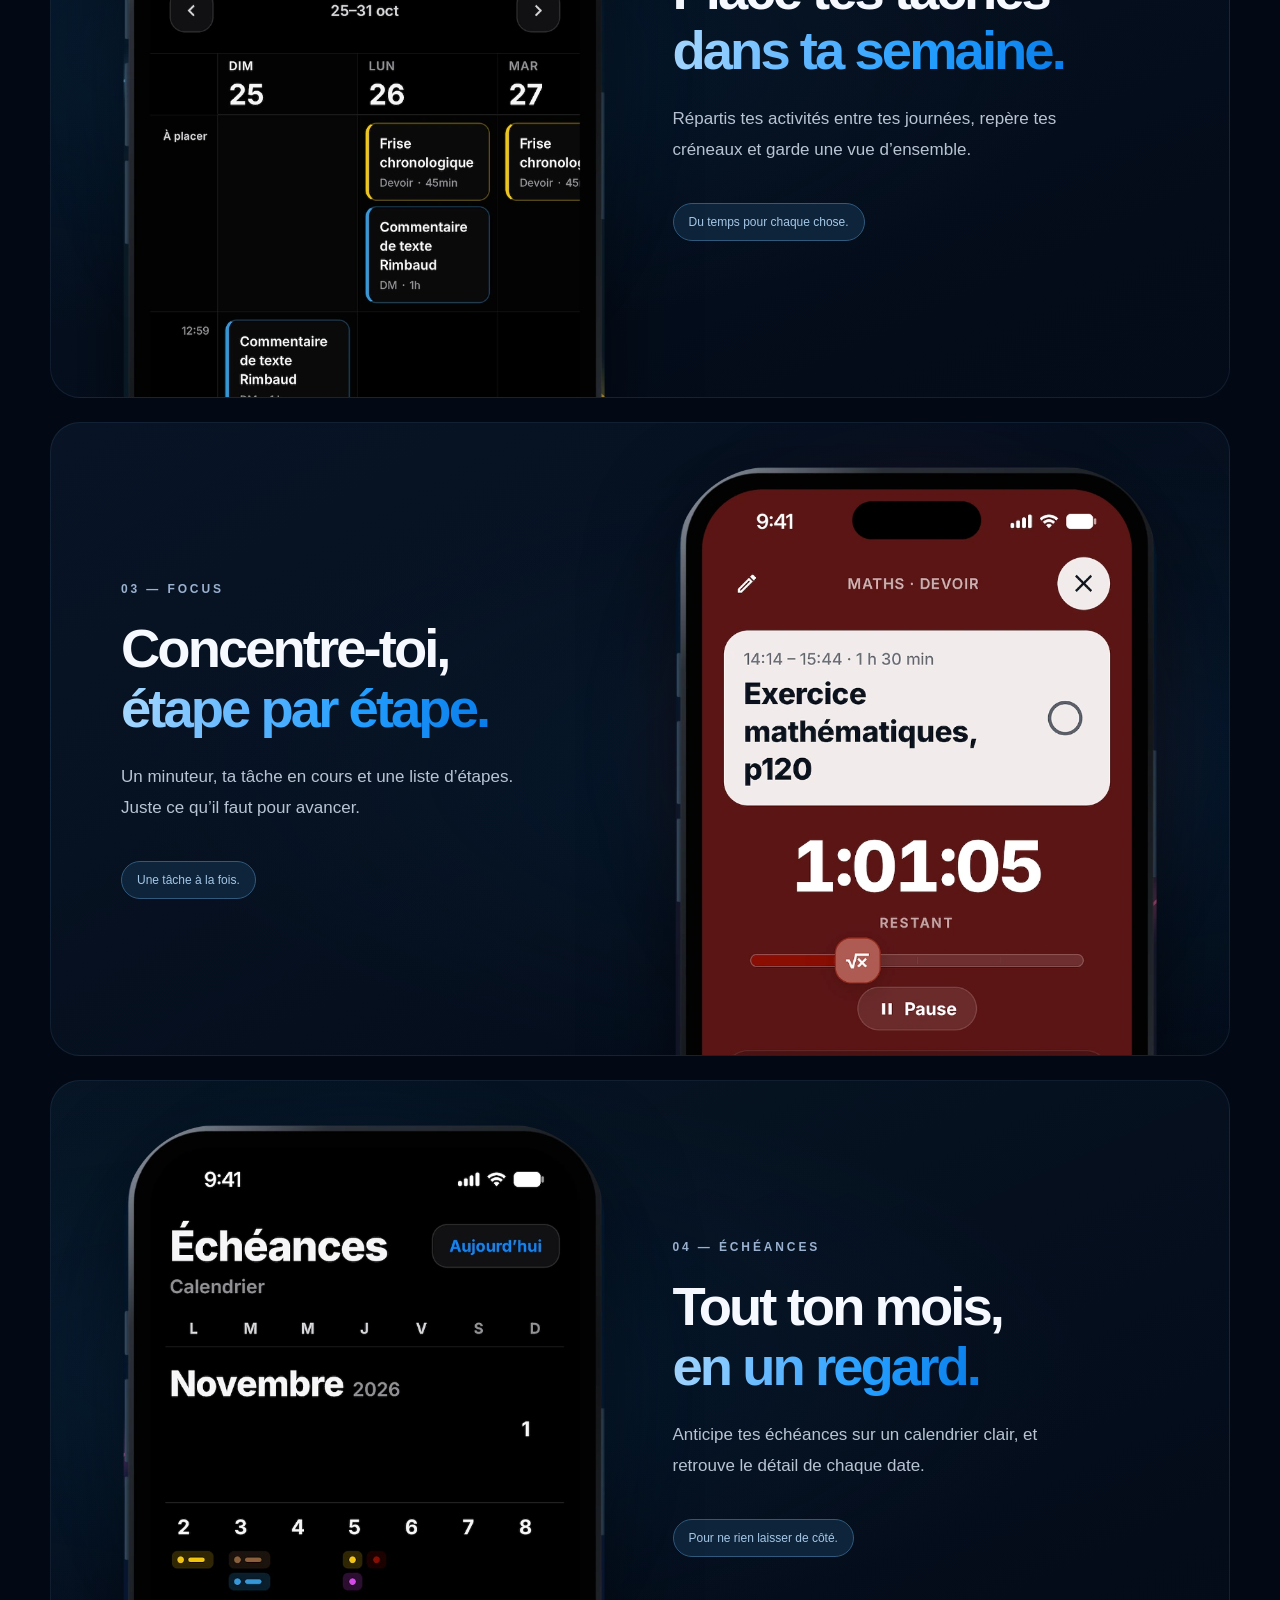
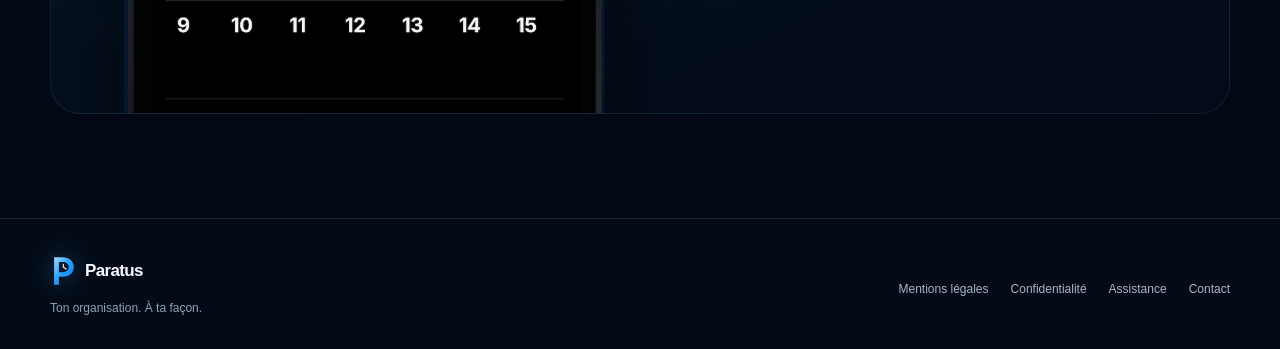
==== commit 78c790bb: "Site Paratus : CTA App Store directs et suppression des doublons" ====
--- a/index.html
+++ b/index.html
@@ -6,23 +6,13 @@
   <meta name="theme-color" content="#050b17">
   <meta name="description" content="Paratus, votre organisation à votre façon. Tâches, journée, planification, échéances et Focus sur iPhone et iPad.">
   <meta name="robots" content="index,follow">
-  <!-- Renseigner uniquement le véritable lien Apple lorsque la fiche est publiée. -->
-  <meta name="paratus-app-store-url" content="">
+  <meta name="paratus-app-store-url" content="https://apps.apple.com/fr/app/id6826694305">
   <title>Paratus — Ton organisation. À ta façon.</title>
   <link rel="icon" type="image/svg+xml" href="assets/logo-paratus.svg">
   <link rel="preload" as="image" href="assets/iphone-hero.webp">
   <link rel="stylesheet" href="styles.css">
   <script defer src="interactions.js"></script>
 
-<style id="paratus-lancement-20261102">
-/* Bouton App Store officiel du lancement ; n'affecte pas la charte graphique existante. */
-a.paratus-appstore-launch{display:inline-flex;align-items:center;justify-content:center;gap:.65rem;
-  min-height:52px;padding:12px 21px;border-radius:13px;background:#fff;color:#091422;
-  border:1px solid rgba(255,255,255,.25);text-decoration:none;font-family:inherit;
-  font-size:15px;font-weight:750;line-height:1.25;white-space:normal;box-shadow:0 8px 28px rgba(0,0,0,.16)}
-a.paratus-appstore-launch:hover{background:#dceaff;transform:translateY(-1px)}
-a.paratus-appstore-launch:focus-visible{outline:3px solid #75baff;outline-offset:3px}
-</style>
 </head>
 <body>
 <a class="skip-link" href="#contenu">Passer au contenu</a>
@@ -33,7 +23,7 @@
       <a href="#fonctionnalites">Fonctionnalités</a>
       <button type="button" class="nav-text-button" data-open-video>Voir le film</button>
       <a class="nav-privacy" href="https://getparatus.fr/confidentialite.html">Confidentialité</a>
-      <a class="button button-small button-primary" href="#telecharger" data-appstore>Disponible sur l’App Store <span aria-hidden="true">↗</span></a>
+      <a class="button button-small button-primary" href="https://apps.apple.com/fr/app/id6826694305" data-appstore target="_blank" rel="noopener noreferrer">Télécharger sur l’App Store <span aria-hidden="true">↗</span></a>
     </div>
   </nav>
 </header>
@@ -48,10 +38,9 @@
         <h1 id="hero-title">Ton organisation.<br><span class="gradient-text">À ta façon.</span></h1>
         <p class="hero-description">Tâches, planning, échéances et Focus. Paratus t’aide à garder le cap, chaque jour.</p>
         <div class="hero-actions">
-          <a class="button button-primary" href="#telecharger" data-appstore>Disponible sur l’App Store <span aria-hidden="true">↗</span></a>
+          <a class="button button-primary" href="https://apps.apple.com/fr/app/id6826694305" data-appstore target="_blank" rel="noopener noreferrer">Télécharger sur l’App Store <span aria-hidden="true">↗</span></a>
           <a class="button button-outline" href="#video">Découvrir Paratus <span aria-hidden="true">↓</span></a>
         
-<a id="paratus-appstore-officiel" class="paratus-appstore-launch" href="https://apps.apple.com/fr/app/id6826694305" target="_blank" rel="noopener noreferrer" aria-label="Télécharger Paratus sur l’App Store">Télécharger sur l’App Store <span aria-hidden="true">↗</span></a>
 </div>
         <p class="hero-note">iPhone &amp; iPad · Pensé pour ton quotidien</p>
       </div>
@@ -89,7 +78,6 @@
     <article class="story-row story-focus reveal" id="focus"><div class="story-copy"><span class="story-index">03 — FOCUS</span><h3>Concentre-toi,<br><span class="gradient-text">étape par étape.</span></h3><p>Un minuteur, ta tâche en cours et une liste d’étapes. Juste ce qu’il faut pour avancer.</p><span class="story-chip">Une tâche à la fois.</span></div><div class="story-art"><span class="story-halo"></span><img loading="lazy" src="assets/iphone-focus.webp" alt="Capture réelle de Paratus, mode Focus avec un minuteur et sa liste d’étapes" width="763" height="1541"></div></article>
     <article class="story-row story-reversed reveal" id="echeances"><div class="story-copy"><span class="story-index">04 — ÉCHÉANCES</span><h3>Tout ton mois,<br><span class="gradient-text">en un regard.</span></h3><p>Anticipe tes échéances sur un calendrier clair, et retrouve le détail de chaque date.</p><span class="story-chip">Pour ne rien laisser de côté.</span></div><div class="story-art"><span class="story-halo"></span><img loading="lazy" src="assets/iphone-echeances.webp" alt="Capture réelle de Paratus, calendrier des échéances du mois" width="763" height="1541"></div></article>
   </section>
-  <section id="telecharger" class="download-section shell reveal" aria-labelledby="download-heading"><div class="download-glow" aria-hidden="true"></div><div><p class="eyebrow">ET MAINTENANT ?</p><h2 id="download-heading">Prête à <span class="gradient-text">t’organiser autrement ?</span></h2><p>Paratus se prépare à arriver sur l’App Store. En attendant, découvre comment l’application fonctionne.</p></div><div class="download-actions"><a href="#telecharger" class="button button-primary" data-appstore>Disponible sur l’App Store <span aria-hidden="true">↗</span></a><a href="#fonctionnalites" class="button button-outline">Explorer les fonctionnalités</a></div></section>
 </main>
 <footer class="footer"><div class="shell footer-inner"><div><a class="brand footer-brand" href="#haut"><img class="brand-logo" src="assets/logo-paratus.svg" width="29" height="34" alt=""><span>Paratus</span></a><p>Ton organisation. À ta façon.</p></div><nav aria-label="Liens d’information et légaux"><a href="https://getparatus.fr/mentions-legales.html">Mentions légales</a><a href="https://getparatus.fr/confidentialite.html">Confidentialité</a><a href="https://getparatus.fr/assistance.html">Assistance</a><a href="mailto:contact.getparatus@gmail.com">Contact</a></nav></div></footer>
 <div class="video-modal" id="video-modal" hidden><div class="video-backdrop" data-close-video></div><section class="video-dialog" role="dialog" aria-modal="true" aria-labelledby="modal-title" tabindex="-1"><div class="video-toolbar"><h2 id="modal-title">Découvrir Paratus</h2><button class="video-close" type="button" data-close-video aria-label="Fermer la vidéo">✕</button></div><video id="promo-video" controls playsinline preload="none" poster="assets/iphone-detail.webp"><source src="https://getparatus.fr/assets/paratus-pub-v5.mp4" type="video/mp4">La vidéo n’est pas disponible sur ce navigateur.</video><p>Vidéo existante du site officiel, chargée lorsque tu la lances.</p></section></div>
